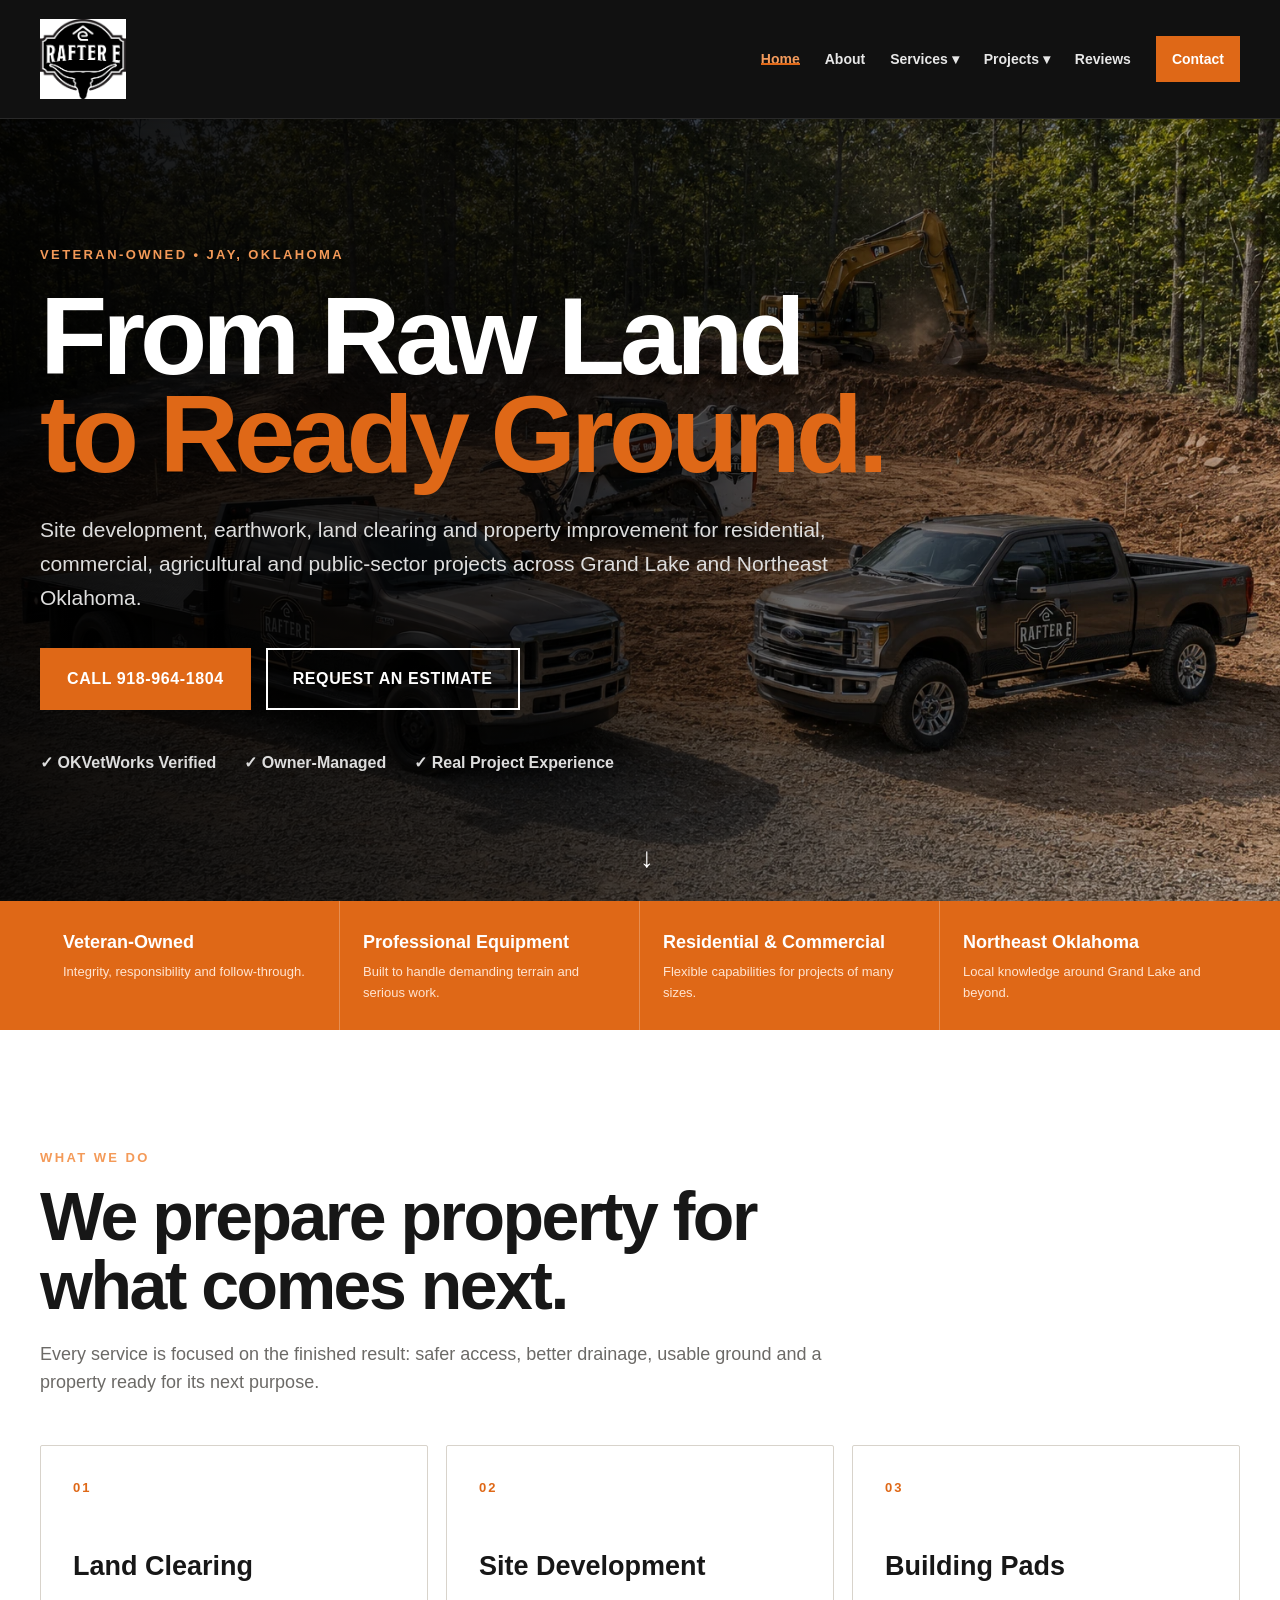
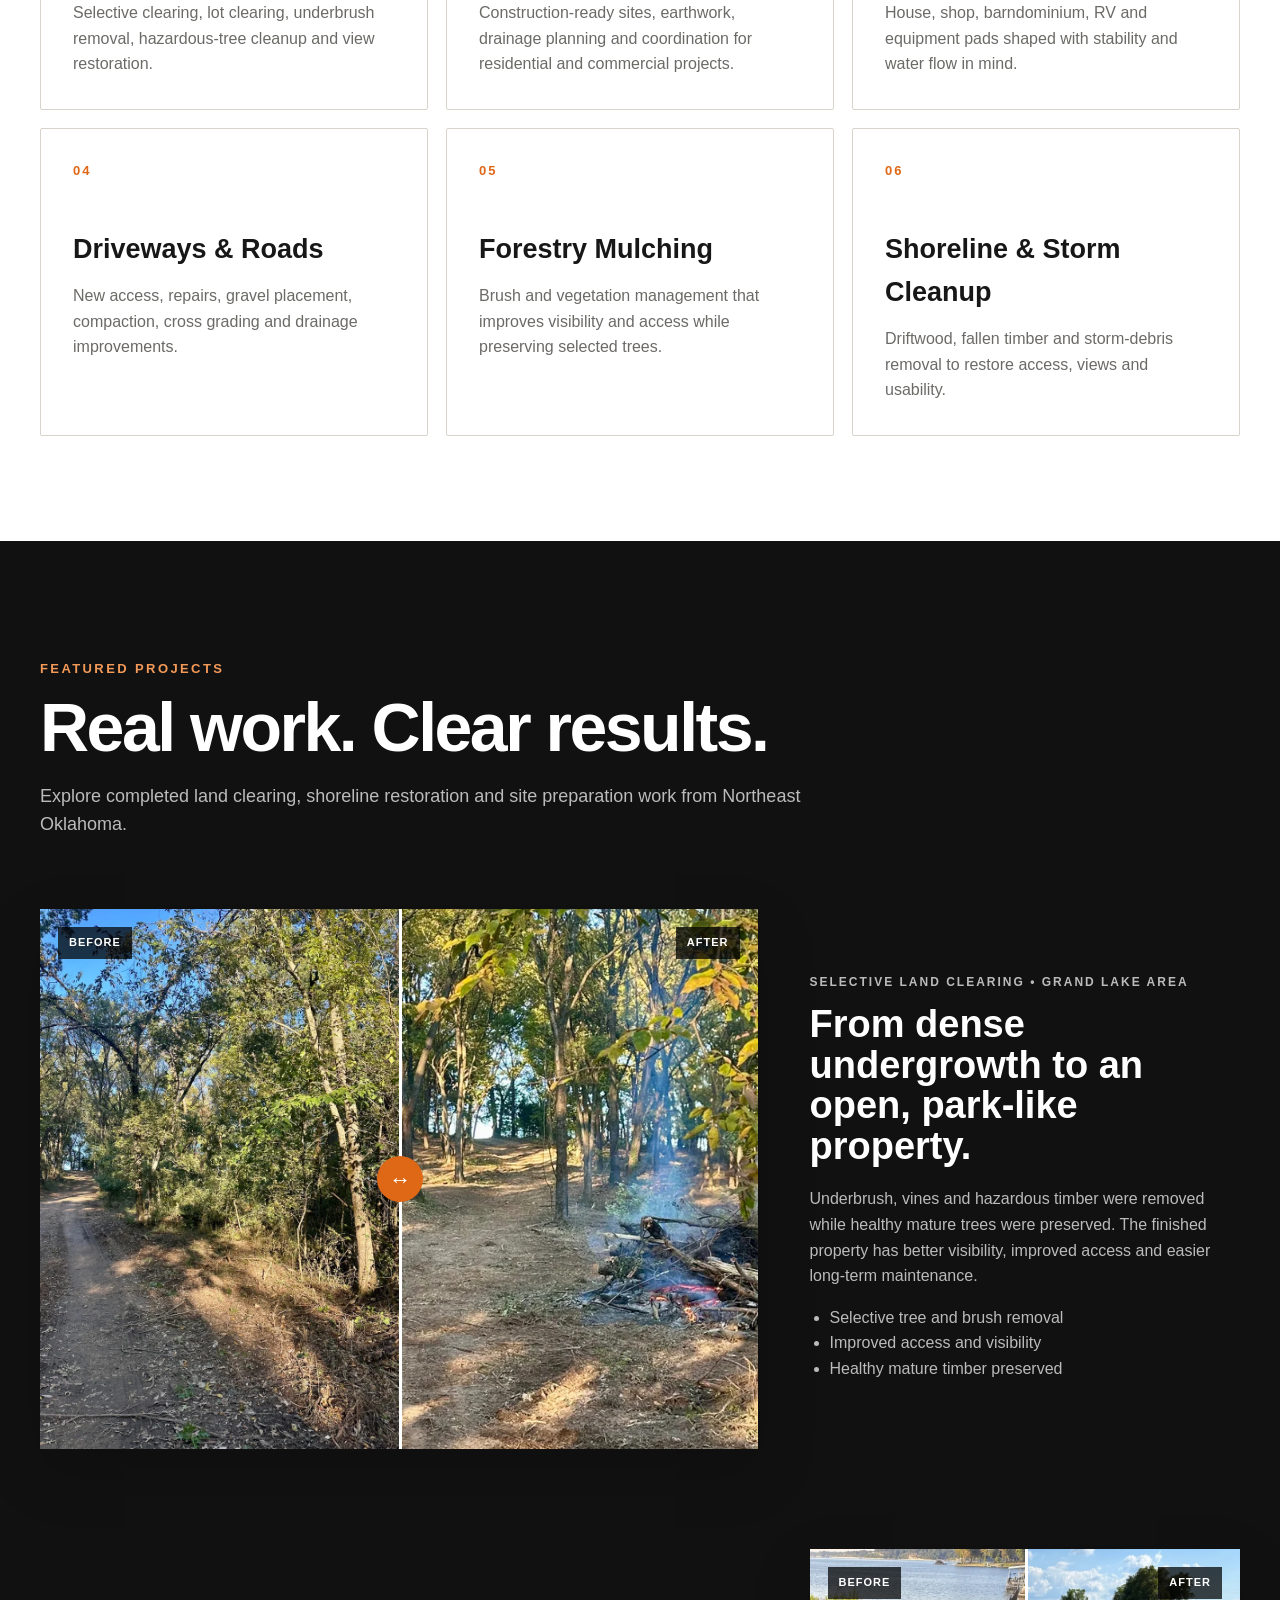
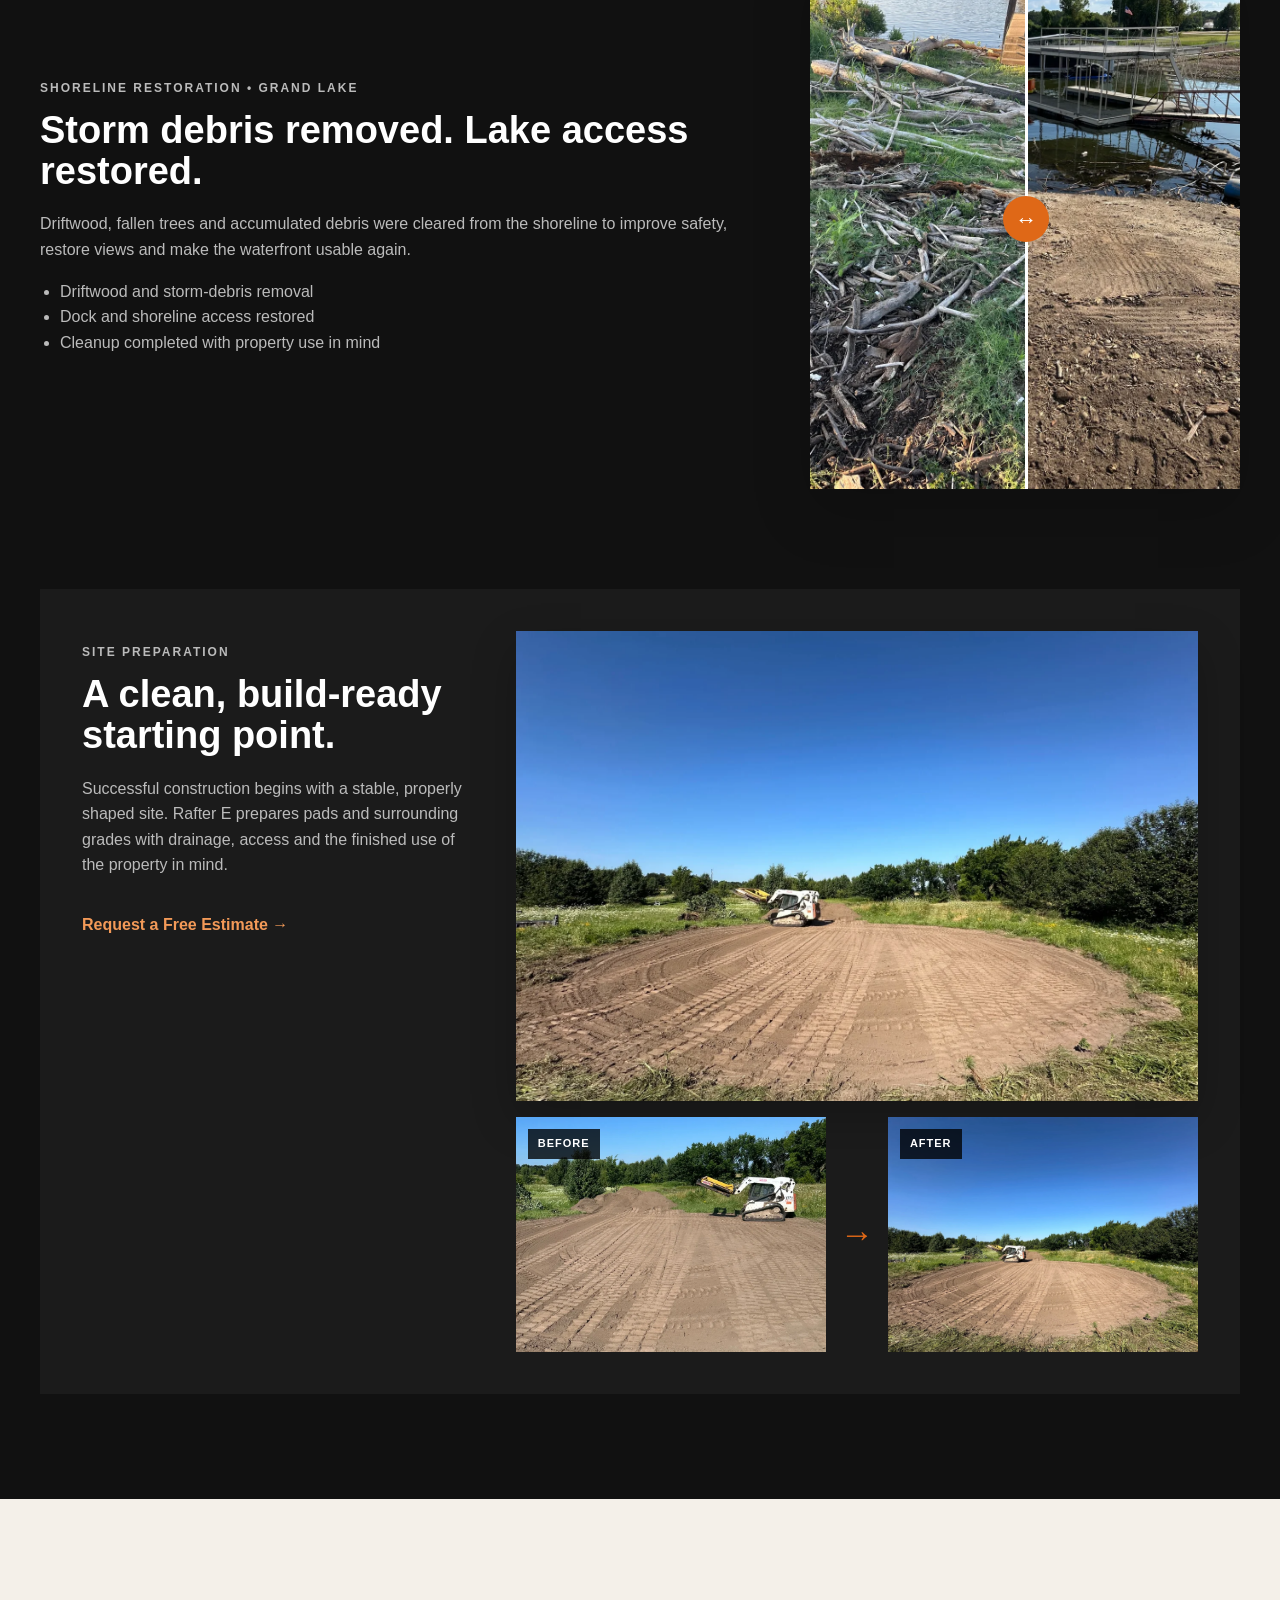
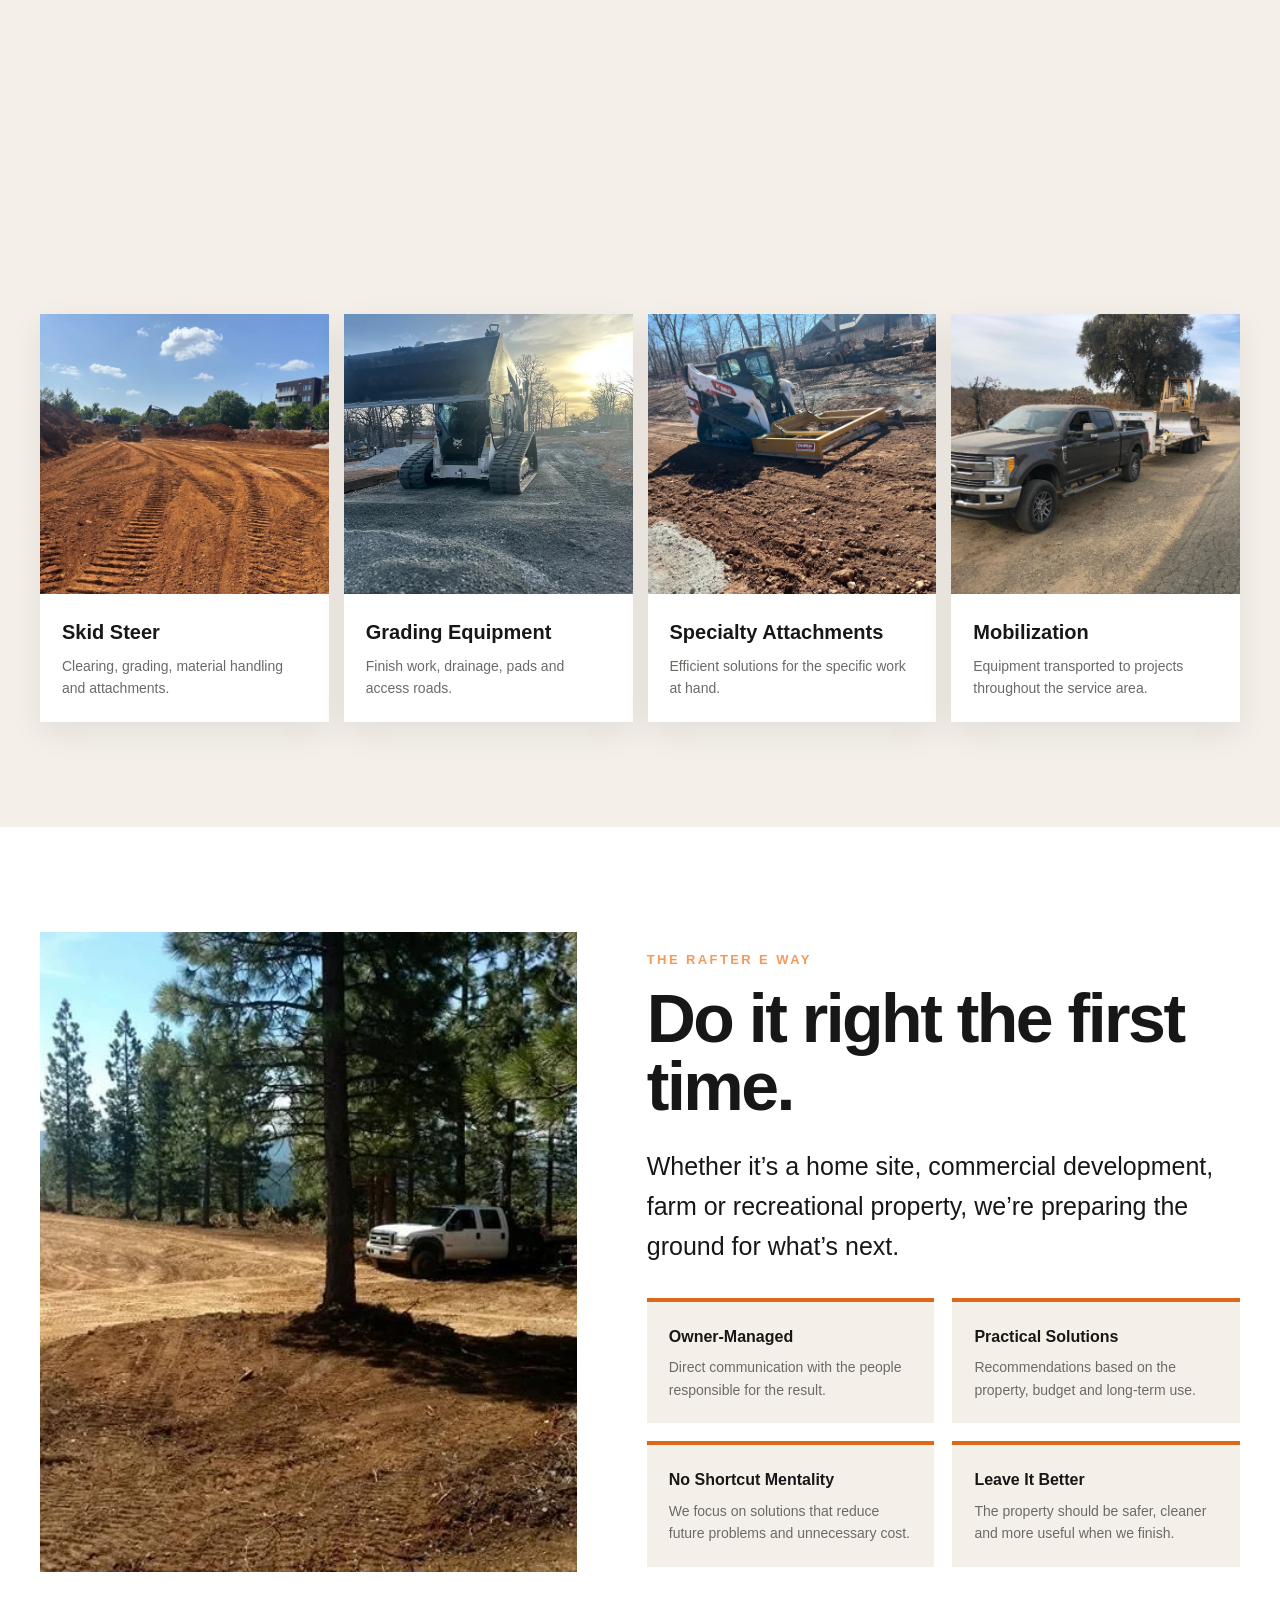
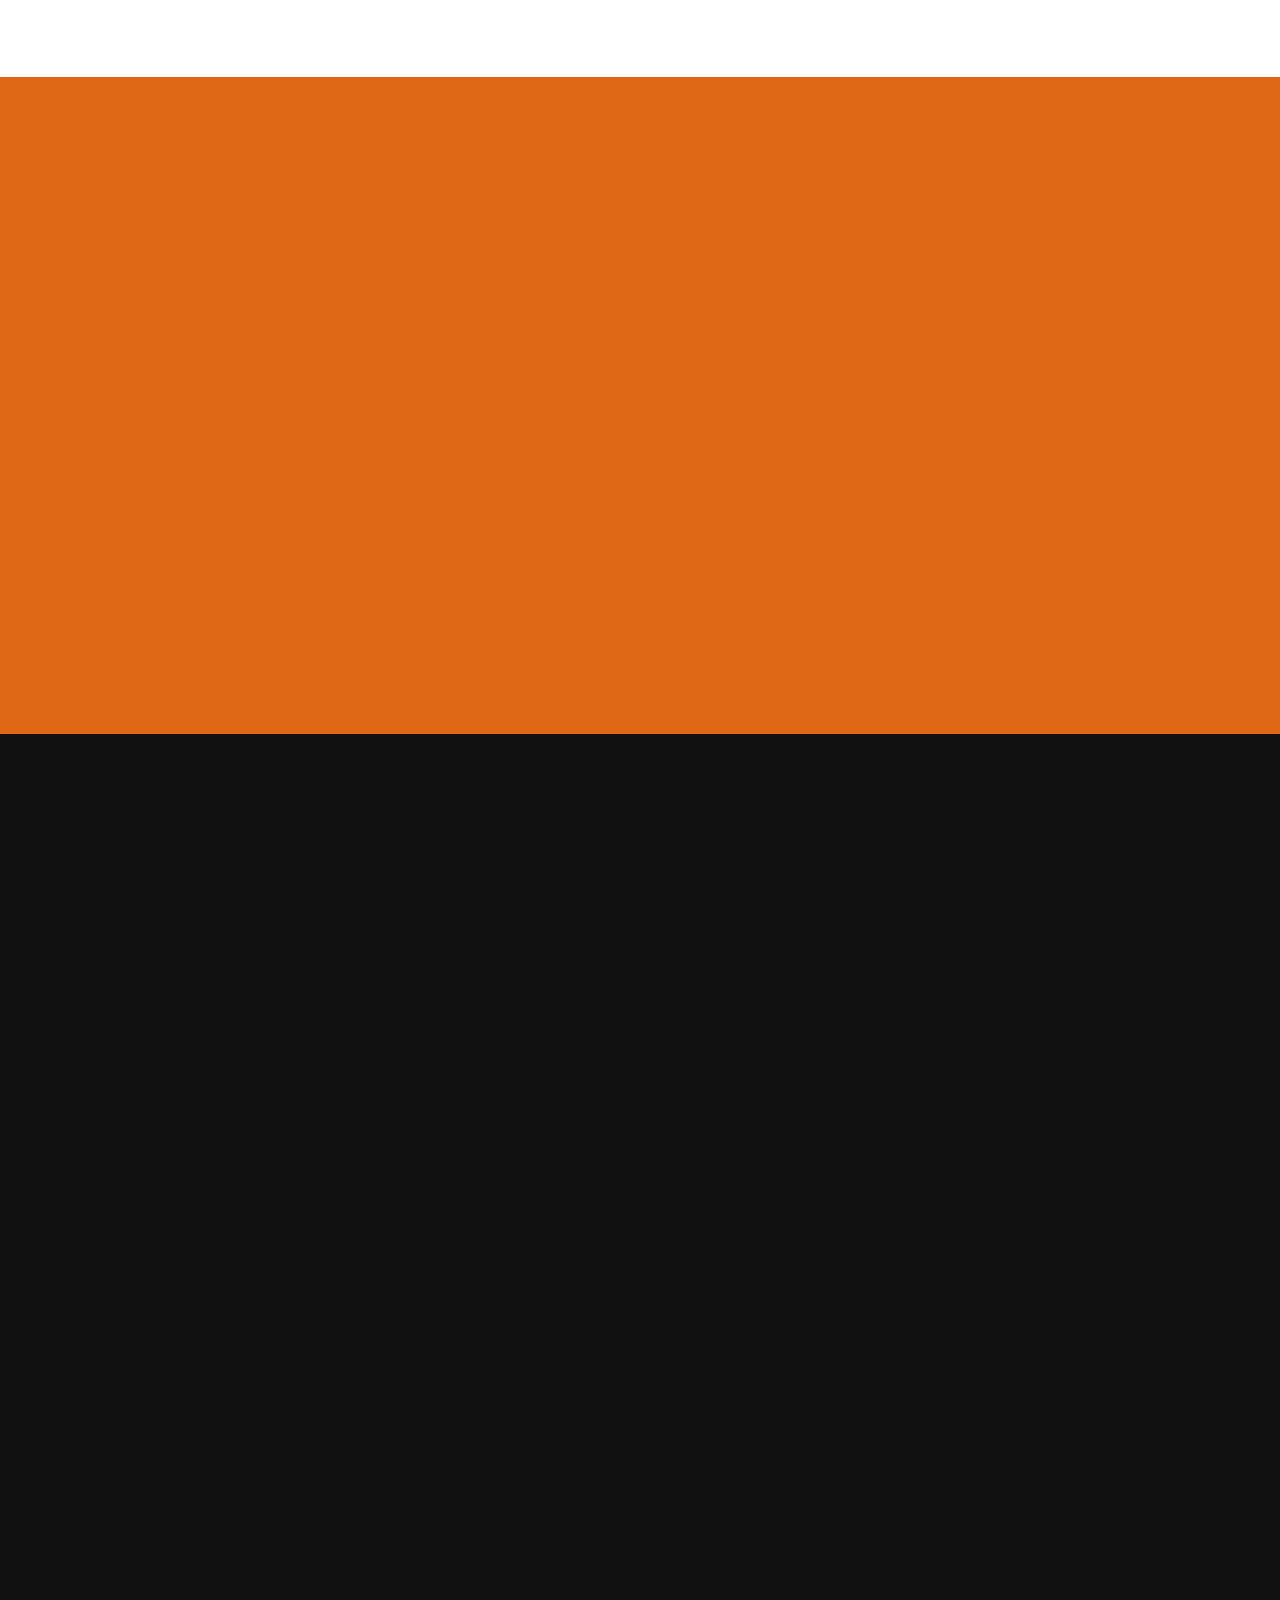
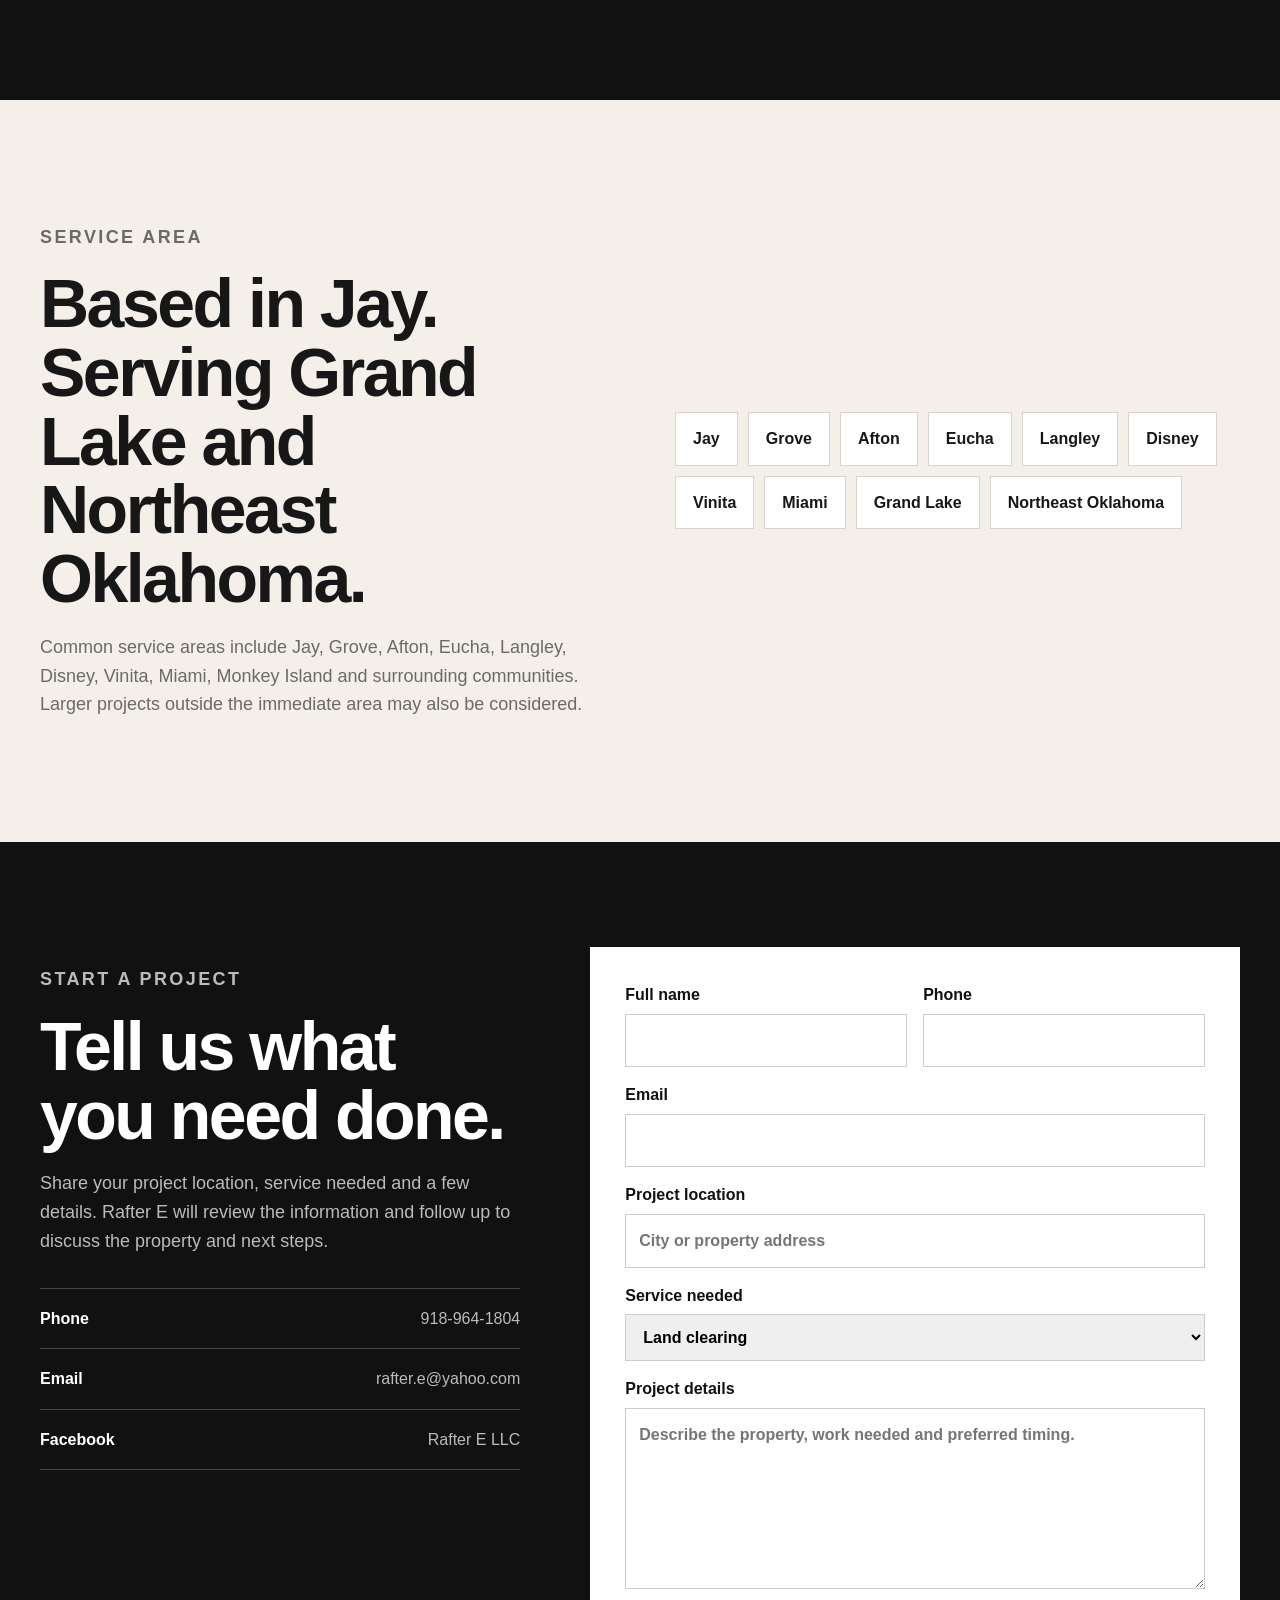
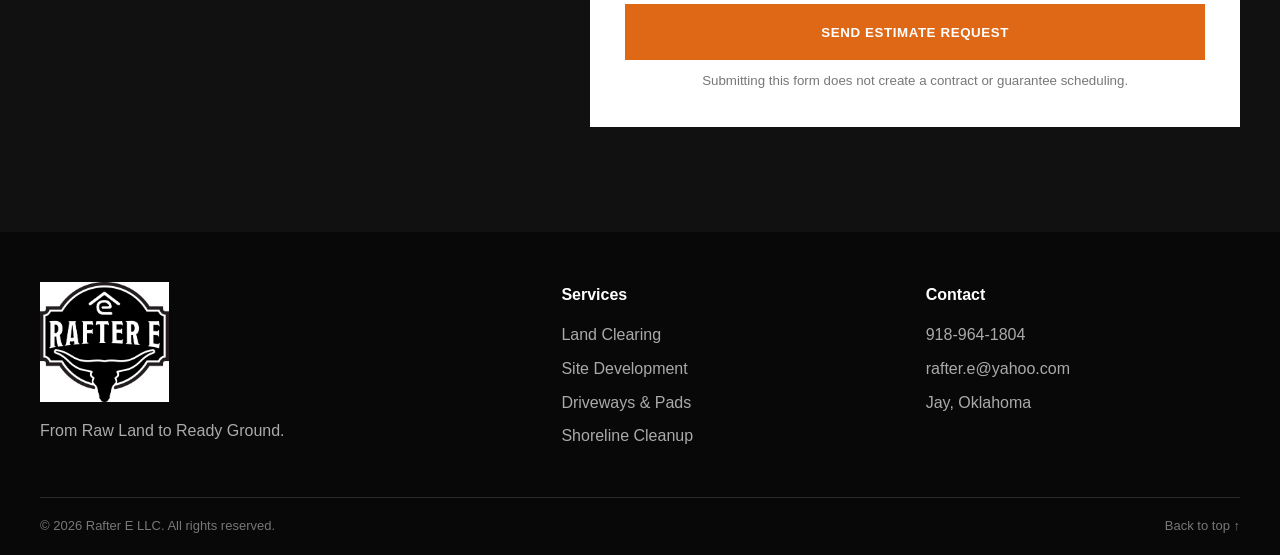
==== index.html @ 5d28b415 "Add files via upload" ====
<!doctype html>
<html lang="en">
<head>
  <meta charset="utf-8">
  <meta name="viewport" content="width=device-width,initial-scale=1">
  <title>Rafter E LLC | Land Clearing, Site Development & Earthwork</title>
  <meta name="description" content="Veteran-owned land clearing, site development, grading, driveways, building pads, forestry mulching, shoreline restoration and storm cleanup serving Grand Lake and Northeast Oklahoma.">
  <meta property="og:title" content="Rafter E LLC | From Raw Land to Ready Ground">
  <meta property="og:description" content="Veteran-owned site development, earthwork and land clearing serving Grand Lake and Northeast Oklahoma.">
  <meta property="og:type" content="website">
  <meta property="og:image" content="https://rafterellc.com/assets/images/hero-fleet.webp">
  <meta name="theme-color" content="#101010">
  <link rel="preload" href="assets/images/hero-fleet.webp" as="image">
  <link rel="stylesheet" href="assets/styles.css">
  <script defer src="assets/script.js"></script>
</head>
<body>
  <a class="skip-link" href="#main">Skip to content</a>

  <header class="site-header">
    <div class="container nav-wrap">
      <a class="brand" href="#top" aria-label="Rafter E home">
        <img src="assets/images/rafter-e-logo.png" alt="Rafter E LLC">
      </a>
      <button class="menu-toggle" aria-expanded="false" aria-controls="main-nav">Menu</button>
      <nav id="main-nav" class="main-nav" aria-label="Main navigation">
  <a href="index.html">Home</a>
  <a href="about.html">About</a>
  <div class="nav-dropdown">
    <button class="dropdown-toggle" type="button" aria-expanded="false">Services <span>▾</span></button>
    <div class="dropdown-menu">
      <a href="services.html#land-clearing">Land Clearing</a>
      <a href="services.html#site-development">Site Development</a>
      <a href="services.html#building-pads">Building Pads</a>
      <a href="services.html#driveways">Driveways & Access Roads</a>
      <a href="services.html#forestry-mulching">Forestry Mulching</a>
      
      <a href="services.html#storm-cleanup">Storm Cleanup</a>
      <a href="services.html#custom-sawmilling">Custom Milling</a>
    </div>
  </div>
  <div class="nav-dropdown">
    <button class="dropdown-toggle" type="button" aria-expanded="false">Projects <span>▾</span></button>
    <div class="dropdown-menu">
      <a href="paradise-cove.html">Paradise Cove RV Park</a>
      <a href="mountain-bike-trail.html">Mountain Bike Trail</a><a href="smith-property.html">Smith Property Land Clearing</a>
      <a href="projects.html#land-clearing-project">Land Clearing</a>
      <a href="site-preparation.html">Site Preparation & Building Pads</a>
      <a href="driveways.html">Driveways & Access Roads</a>
      <a href="custom-milling.html">Custom Milling</a>
      
      <a href="storm-cleanup.html">Storm & Disaster Cleanup</a>
    </div>
  </div>
  <a href="reviews.html">Reviews</a>
  <a class="nav-cta" href="contact.html">Contact</a>
</nav>
    </div>
  </header>

  <main id="main">
    <section class="hero" id="top">
      <div class="hero-bg" aria-hidden="true"></div>
      <div class="container hero-content">
        <div class="hero-badge">Veteran-Owned • Jay, Oklahoma</div>
        <h1>From Raw Land<br><span>to Ready Ground.</span></h1>
        <p>Site development, earthwork, land clearing and property improvement for residential, commercial, agricultural and public-sector projects across Grand Lake and Northeast Oklahoma.</p>
        <div class="hero-actions">
          <a class="button primary" href="tel:+19189641804">Call 918-964-1804</a>
          <a class="button outline" href="contact.html">Request an Estimate</a>
        </div>
        <div class="trust-row">
          <span>✓ OKVetWorks Verified</span>
          <span>✓ Owner-Managed</span>
          <span>✓ Real Project Experience</span>
        </div>
      </div>
      <a class="scroll-cue" href="#services" aria-label="Scroll to services">↓</a>
    </section>

    <section class="proof-bar">
      <div class="container proof-grid">
        <article><strong>Veteran-Owned</strong><span>Integrity, responsibility and follow-through.</span></article>
        <article><strong>Professional Equipment</strong><span>Built to handle demanding terrain and serious work.</span></article>
        <article><strong>Residential & Commercial</strong><span>Flexible capabilities for projects of many sizes.</span></article>
        <article><strong>Northeast Oklahoma</strong><span>Local knowledge around Grand Lake and beyond.</span></article>
      </div>
    </section>

    <section class="section services" id="services">
      <div class="container">
        <div class="section-heading reveal">
          <p class="eyebrow">What We Do</p>
          <h2>We prepare property for what comes next.</h2>
          <p>Every service is focused on the finished result: safer access, better drainage, usable ground and a property ready for its next purpose.</p>
        </div>
        <div class="service-grid">
          <article class="service-card reveal">
            <div class="service-icon">01</div>
            <h3>Land Clearing</h3>
            <p>Selective clearing, lot clearing, underbrush removal, hazardous-tree cleanup and view restoration.</p>
          </article>
          <article class="service-card reveal">
            <div class="service-icon">02</div>
            <h3>Site Development</h3>
            <p>Construction-ready sites, earthwork, drainage planning and coordination for residential and commercial projects.</p>
          </article>
          <article class="service-card reveal">
            <div class="service-icon">03</div>
            <h3>Building Pads</h3>
            <p>House, shop, barndominium, RV and equipment pads shaped with stability and water flow in mind.</p>
          </article>
          <article class="service-card reveal">
            <div class="service-icon">04</div>
            <h3>Driveways & Roads</h3>
            <p>New access, repairs, gravel placement, compaction, cross grading and drainage improvements.</p>
          </article>
          <article class="service-card reveal">
            <div class="service-icon">05</div>
            <h3>Forestry Mulching</h3>
            <p>Brush and vegetation management that improves visibility and access while preserving selected trees.</p>
          </article>
          <article class="service-card reveal">
            <div class="service-icon">06</div>
            <h3>Shoreline & Storm Cleanup</h3>
            <p>Driftwood, fallen timber and storm-debris removal to restore access, views and usability.</p>
          </article>
        </div>
      </div>
    </section>

    <section class="section projects" id="projects">
      <div class="container">
        <div class="section-heading light reveal">
          <p class="eyebrow">Featured Projects</p>
          <h2>Real work. Clear results.</h2>
          <p>Explore completed land clearing, shoreline restoration and site preparation work from Northeast Oklahoma.</p>
        </div>

        <article class="project-feature reveal">
          <div class="comparison" data-comparison>
            <img class="comparison-after" src="assets/images/clearing-after.webp" alt="Cleared wooded property after selective land clearing">
            <div class="comparison-before-wrap">
              <img class="comparison-before" src="assets/images/clearing-before.webp" alt="Dense wooded property before selective land clearing">
            </div>
            <input type="range" min="0" max="100" value="50" aria-label="Compare land clearing before and after">
            <span class="label before">Before</span><span class="label after">After</span>
            <span class="handle" aria-hidden="true"></span>
          </div>
          <div class="project-copy">
            <p class="project-kicker">Selective Land Clearing • Grand Lake Area</p>
            <h3>From dense undergrowth to an open, park-like property.</h3>
            <p>Underbrush, vines and hazardous timber were removed while healthy mature trees were preserved. The finished property has better visibility, improved access and easier long-term maintenance.</p>
            <ul>
              <li>Selective tree and brush removal</li>
              <li>Improved access and visibility</li>
              <li>Healthy mature timber preserved</li>
            </ul>
          </div>
        </article>

        <article class="project-feature reverse reveal">
          <div class="comparison" data-comparison>
            <img class="comparison-after" src="assets/images/shoreline-after.webp" alt="Grand Lake shoreline after cleanup">
            <div class="comparison-before-wrap">
              <img class="comparison-before" src="assets/images/shoreline-before.webp" alt="Grand Lake shoreline before cleanup">
            </div>
            <input type="range" min="0" max="100" value="50" aria-label="Compare shoreline before and after">
            <span class="label before">Before</span><span class="label after">After</span>
            <span class="handle" aria-hidden="true"></span>
          </div>
          <div class="project-copy">
            <p class="project-kicker">Shoreline Restoration • Grand Lake</p>
            <h3>Storm debris removed. Lake access restored.</h3>
            <p>Driftwood, fallen trees and accumulated debris were cleared from the shoreline to improve safety, restore views and make the waterfront usable again.</p>
            <ul>
              <li>Driftwood and storm-debris removal</li>
              <li>Dock and shoreline access restored</li>
              <li>Cleanup completed with property use in mind</li>
            </ul>
          </div>
        </article>

        <article class="site-prep site-prep-v12 reveal" id="featured-site-preparation">
  <div class="site-prep-copy">
    <p class="project-kicker">Site Preparation</p>
    <h3>A clean, build-ready starting point.</h3>
    <p>Successful construction begins with a stable, properly shaped site. Rafter E prepares pads and surrounding grades with drainage, access and the finished use of the property in mind.</p>
    <a href="contact.html" class="text-link">Request a Free Estimate →</a>
  </div>
  <div class="site-prep-feature">
    <img class="site-prep-main" src="assets/images/site-preparation-wide.webp" alt="Large finished site preparation and building pad">
    <div class="site-prep-comparison" aria-label="Site preparation before and after views">
      <figure>
        <span>Before</span>
        <img src="assets/images/site-preparation-finish.webp" alt="Site preparation before final completion">
      </figure>
      <div class="comparison-arrow" aria-hidden="true">→</div>
      <figure>
        <span>After</span>
        <img src="assets/images/site-preparation-wide.webp" alt="Finished build-ready site">
      </figure>
    </div>
  </div>
</article>
      </div>
    </section>

    <section class="section equipment" id="equipment">
      <div class="container">
        <div class="section-heading reveal">
          <p class="eyebrow">Equipment & Capability</p>
          <h2>Ready to mobilize for demanding work.</h2>
          <p>Our equipment and attachments help us match the machine to the property instead of forcing every job into the same approach.</p>
        </div>
        <div class="equipment-grid">
          <figure class="reveal"><img src="assets/images/equipment-skidsteer.webp" alt="Rafter E skid steer working"><figcaption><strong>Skid Steer</strong><span>Clearing, grading, material handling and attachments.</span></figcaption></figure>
          <figure class="reveal"><img src="assets/images/equipment-grading.webp" alt="Rafter E grading gravel"><figcaption><strong>Grading Equipment</strong><span>Finish work, drainage, pads and access roads.</span></figcaption></figure>
          <figure class="reveal"><img src="assets/images/equipment-boxblade.webp" alt="Rafter E skid steer with grading attachment"><figcaption><strong>Specialty Attachments</strong><span>Efficient solutions for the specific work at hand.</span></figcaption></figure>
          <figure class="reveal"><img src="assets/images/equipment-transport.webp" alt="Rafter E truck transporting equipment"><figcaption><strong>Mobilization</strong><span>Equipment transported to projects throughout the service area.</span></figcaption></figure>
        </div>
      </div>
    </section>

    <section class="section difference" id="about">
      <div class="container difference-grid">
        <div class="difference-image reveal">
          <img src="assets/images/forestry-mulching.webp" alt="Rafter E forestry mulching equipment">
        </div>
        <div class="difference-copy reveal">
          <p class="eyebrow">The Rafter E Way</p>
          <h2>Do it right the first time.</h2>
          <p class="large">Whether it’s a home site, commercial development, farm or recreational property, we’re preparing the ground for what’s next.</p>
          <div class="principles">
            <article><strong>Owner-Managed</strong><span>Direct communication with the people responsible for the result.</span></article>
            <article><strong>Practical Solutions</strong><span>Recommendations based on the property, budget and long-term use.</span></article>
            <article><strong>No Shortcut Mentality</strong><span>We focus on solutions that reduce future problems and unnecessary cost.</span></article>
            <article><strong>Leave It Better</strong><span>The property should be safer, cleaner and more useful when we finish.</span></article>
          </div>
        </div>
      </div>
    </section>

    <section class="section veteran-section">
      <div class="container veteran-grid">
        <div class="veteran-copy reveal">
          <p class="eyebrow">Verified Veteran-Owned Business</p>
          <h2>Service recognizes service.</h2>
          <p>Rafter E LLC is verified through the Oklahoma Department of Veterans Affairs' OKVetWorks program.</p>
          <div class="discount"><strong>10% labor discount for veterans</strong><span>Please mention your military service when requesting an estimate so we can apply the discount to eligible work.</span></div>
        </div>
        <a class="certificate reveal" href="assets/images/veteran-certificate.webp" target="_blank" rel="noopener" aria-label="Open veteran-owned verification certificate">
          <img src="assets/images/veteran-certificate.webp" alt="Oklahoma verified veteran-owned business certificate for Rafter E LLC">
        </a>
      </div>
    </section>

    <section class="section reviews" id="reviews">
      <div class="container">
        <div class="section-heading light reveal">
          <p class="eyebrow">Customer Reviews</p>
          <h2>Trusted for communication, integrity and results.</h2>
        </div>
        <div class="reviews-grid">
          <blockquote class="review reveal"><div class="stars">★★★★★</div><p>“Outstanding work by Rafter E. Their team was professional, dependable and highly skilled from start to finish.”</p><footer>— Kerry Stewart</footer></blockquote>
          <blockquote class="review reveal"><div class="stars">★★★★★</div><p>“High integrity, honest expert, accurate bid, reasonable price and on-time delivery.”</p><footer>— Bill Henson</footer></blockquote>
          <blockquote class="review reveal"><div class="stars">★★★★★</div><p>“They did exactly what they promised and for the price quoted.”</p><footer>— John Sawyer</footer></blockquote>
          <blockquote class="review reveal"><div class="stars">★★★★★</div><p>“Communication and workmanship were outstanding.”</p><footer>— Sylvia McDonald</footer></blockquote>
          <blockquote class="review reveal"><div class="stars">★★★★★</div><p>“We hired Rafter E twice because they did such an excellent job.”</p><footer>— Randy Keller</footer></blockquote>
          <blockquote class="review reveal"><div class="stars">★★★★★</div><p>“Prompt, thorough and left everything in great shape.”</p><footer>— Kerry Dean Stewart</footer></blockquote>
        </div>
      </div>
    </section>

    <section class="section service-area">
      <div class="container service-area-grid">
        <div class="reveal">
          <p class="eyebrow">Service Area</p>
          <h2>Based in Jay. Serving Grand Lake and Northeast Oklahoma.</h2>
          <p>Common service areas include Jay, Grove, Afton, Eucha, Langley, Disney, Vinita, Miami, Monkey Island and surrounding communities. Larger projects outside the immediate area may also be considered.</p>
        </div>
        <div class="area-list reveal">
          <span>Jay</span><span>Grove</span><span>Afton</span><span>Eucha</span><span>Langley</span><span>Disney</span><span>Vinita</span><span>Miami</span><span>Grand Lake</span><span>Northeast Oklahoma</span>
        </div>
      </div>
    </section>

    <section class="section estimate" id="estimate">
      <div class="container estimate-grid">
        <div class="estimate-copy reveal">
          <p class="eyebrow">Start a Project</p>
          <h2>Tell us what you need done.</h2>
          <p>Share your project location, service needed and a few details. Rafter E will review the information and follow up to discuss the property and next steps.</p>
          <div class="contact-links">
            <a href="tel:+19189641804"><strong>Phone</strong><span>918-964-1804</span></a>
            <a href="mailto:rafter.e@yahoo.com"><strong>Email</strong><span>rafter.e@yahoo.com</span></a>
            <a href="https://www.facebook.com/profile.php?id=100090947217730" target="_blank" rel="noopener"><strong>Facebook</strong><span>Rafter E LLC</span></a>
          </div>
        </div>

        <form class="estimate-form reveal" name="estimate-request-home" method="POST" data-netlify="true" netlify-honeypot="bot-field" action="/thank-you/">
          <input type="hidden" name="form-name" value="estimate-request-home">
          <p class="hidden"><label>Do not fill this in: <input name="bot-field"></label></p>
          <div class="form-row">
            <label>Full name<input type="text" name="name" autocomplete="name" required></label>
            <label>Phone<input type="tel" name="phone" autocomplete="tel" required></label>
          </div>
          <label>Email<input type="email" name="email" autocomplete="email"></label>
          <label>Project location<input type="text" name="location" placeholder="City or property address"></label>
          <label>Service needed
            <select name="service">
              <option>Land clearing</option>
              <option>Site development</option>
              <option>Building pad</option>
              <option>Driveway or access road</option>
              <option>Forestry mulching</option>
              <option>Shoreline restoration</option>
              <option>Storm cleanup</option>
              <option>Other</option>
            </select>
          </label>
          <label>Project details<textarea name="details" rows="6" placeholder="Describe the property, work needed and preferred timing." required></textarea></label>
          <button class="button primary full" type="submit">Send Estimate Request</button>
          <small>Submitting this form does not create a contract or guarantee scheduling.</small>
        </form>
      </div>
    </section>
  </main>

  <footer class="site-footer">
    <div class="container footer-grid">
      <div class="footer-brand">
        <img src="assets/images/rafter-e-logo.png" alt="Rafter E LLC">
        <p>From Raw Land to Ready Ground.</p>
      </div>
      <div><strong>Services</strong><a href="services.html">Land Clearing</a><a href="#services">Site Development</a><a href="#services">Driveways & Pads</a><a href="#services">Shoreline Cleanup</a></div>
      <div><strong>Contact</strong><a href="tel:+19189641804">918-964-1804</a><a href="mailto:rafter.e@yahoo.com">rafter.e@yahoo.com</a><span>Jay, Oklahoma</span></div>
    </div>
    <div class="container footer-bottom"><span>© <span id="year"></span> Rafter E LLC. All rights reserved.</span><a href="#top">Back to top ↑</a></div>
  </footer>
  <a class="mobile-call" href="tel:+19189641804">Call Rafter E</a>
</body>
</html>
---- assets/styles.css ----
:root{--black:#0c0c0c;--charcoal:#171717;--orange:#df6817;--orange-dark:#b84d08;--cream:#f4f0e9;--white:#fff;--muted:#6c6a67;--line:#d8d3cb;--max:1200px;--shadow:0 22px 55px rgba(0,0,0,.17)}
*{box-sizing:border-box}html{scroll-behavior:smooth}body{margin:0;background:#fff;color:#171717;font-family:Arial,Helvetica,sans-serif;line-height:1.6}img{display:block;max-width:100%}a{color:inherit;text-decoration:none}.container{width:min(var(--max),calc(100% - 40px));margin-inline:auto}.skip-link{position:absolute;left:-999px;z-index:999;background:#fff;padding:10px}.skip-link:focus{left:12px;top:12px}
.site-header{position:sticky;top:0;z-index:100;background:rgba(10,10,10,.97);border-bottom:1px solid #292929}.nav-wrap{height:118px;display:flex;align-items:center;justify-content:space-between;gap:25px}.brand img{height:80px;width:auto}.main-nav{display:flex;align-items:center;gap:25px;color:#e7e7e7;font-size:14px;font-weight:800}.main-nav a:hover{color:#f39b5d}.nav-cta{background:var(--orange);padding:12px 16px;color:#fff!important}.menu-toggle{display:none;background:none;border:1px solid #555;color:#fff;padding:10px 13px;font-weight:800}
.hero{position:relative;min-height:calc(100vh - 118px);color:#fff;display:flex;align-items:center;overflow:hidden;background:#111}.hero-bg{position:absolute;inset:0;background:linear-gradient(90deg,rgba(0,0,0,.93) 0%,rgba(0,0,0,.78) 42%,rgba(0,0,0,.18) 100%),url("images/hero-fleet.webp") center/cover no-repeat;transform:scale(1.01)}.hero-content{position:relative;z-index:2;padding-block:105px}.hero-badge,.eyebrow{text-transform:uppercase;letter-spacing:2.4px;font-size:13px;font-weight:900;color:#f49a58}.hero h1{font-size:clamp(58px,8.6vw,116px);line-height:.89;letter-spacing:-5px;margin:22px 0 30px;max-width:1050px}.hero h1 span{color:var(--orange)}.hero-content>p{font-size:21px;max-width:820px;color:#ddd}.hero-actions{display:flex;gap:15px;flex-wrap:wrap;margin-top:34px}.button{display:inline-flex;justify-content:center;align-items:center;padding:16px 25px;border:2px solid transparent;font-weight:900;text-transform:uppercase;letter-spacing:.6px;cursor:pointer}.primary{background:var(--orange);color:#fff}.primary:hover{background:var(--orange-dark)}.outline{border-color:#fff;color:#fff}.outline:hover{background:#fff;color:#111}.trust-row{display:flex;flex-wrap:wrap;gap:28px;margin-top:40px;color:#ddd;font-weight:800}.scroll-cue{position:absolute;bottom:20px;left:50%;color:#fff;font-size:28px;animation:bob 1.6s infinite}@keyframes bob{50%{transform:translateY(7px)}}
.proof-bar{background:var(--orange);color:#fff}.proof-grid{display:grid;grid-template-columns:repeat(4,1fr)}.proof-grid article{padding:27px 23px;border-right:1px solid rgba(255,255,255,.25)}.proof-grid article:last-child{border-right:0}.proof-grid strong,.proof-grid span{display:block}.proof-grid strong{font-size:18px}.proof-grid span{font-size:13px;color:#ffe4d1;margin-top:5px}
.section{padding:105px 0}.section-heading{max-width:820px;margin-bottom:48px}.section-heading h2,.difference h2,.veteran-section h2,.service-area h2,.estimate h2{font-size:clamp(40px,5.6vw,68px);line-height:1.01;letter-spacing:-2.5px;margin:10px 0 20px}.section-heading>p:last-child{font-size:18px;color:var(--muted)}.service-grid{display:grid;grid-template-columns:repeat(3,1fr);gap:18px}.service-card{position:relative;border:1px solid var(--line);padding:32px;min-height:265px;background:#fff;overflow:hidden;transition:transform .3s,border-color .3s,box-shadow .3s}.service-card:after{content:"";position:absolute;inset:auto 0 0;height:5px;background:var(--orange);transform:scaleX(0);transform-origin:left;transition:transform .3s}.service-card:hover{transform:translateY(-8px);border-color:var(--orange);box-shadow:var(--shadow)}.service-card:hover:after{transform:scaleX(1)}.service-icon{color:var(--orange);font-size:13px;font-weight:900;letter-spacing:2px}.service-card h3{font-size:27px;margin:46px 0 12px}.service-card p{color:var(--muted);margin:0}
.projects{background:#111;color:#fff}.light>p:last-child{color:#bbb}.project-feature{display:grid;grid-template-columns:1.25fr .75fr;gap:52px;align-items:center;margin:70px 0 100px}.project-feature.reverse .comparison{order:2}.comparison{position:relative;height:540px;overflow:hidden;background:#222;box-shadow:var(--shadow)}.comparison img{position:absolute;inset:0;width:100%;height:100%;object-fit:cover}.comparison-before-wrap{position:absolute;inset:0;width:50%;overflow:hidden}.comparison-before{width:100%;max-width:none}.comparison input{position:absolute;inset:0;width:100%;height:100%;opacity:0;cursor:ew-resize;z-index:5}.comparison .handle{position:absolute;z-index:4;top:0;bottom:0;left:50%;width:3px;background:#fff;pointer-events:none}.comparison .handle:after{content:"↔";position:absolute;top:50%;left:50%;transform:translate(-50%,-50%);display:grid;place-items:center;width:46px;height:46px;border-radius:50%;background:var(--orange);font-size:22px;font-weight:900}.label{position:absolute;top:18px;z-index:3;background:rgba(0,0,0,.72);padding:7px 11px;text-transform:uppercase;font-size:11px;font-weight:900;letter-spacing:1px}.label.before{left:18px}.label.after{right:18px}.project-kicker{color:#f39a58;text-transform:uppercase;font-size:12px;font-weight:900;letter-spacing:2px}.project-copy h3,.site-prep h3{font-size:38px;line-height:1.07;margin:10px 0 20px}.project-copy p,.project-copy li,.site-prep p{color:#bbb}.project-copy ul{padding-left:20px}.site-prep{display:grid;grid-template-columns:.7fr 1.3fr;gap:50px;align-items:center;background:#1b1b1b;padding:42px}.site-prep-images{display:grid;grid-template-columns:1.4fr .6fr;gap:12px}.site-prep-images img{width:100%;height:450px;object-fit:cover}.text-link{color:#f39a58;font-weight:900;display:inline-block;margin-top:18px}
.equipment{background:var(--cream)}.equipment-grid{display:grid;grid-template-columns:repeat(4,1fr);gap:15px}.equipment-grid figure{margin:0;background:#fff;box-shadow:0 10px 30px rgba(0,0,0,.08);overflow:hidden}.equipment-grid img{width:100%;height:280px;object-fit:cover;transition:transform .5s}.equipment-grid figure:hover img{transform:scale(1.04)}.equipment-grid figcaption{padding:22px}.equipment-grid strong,.equipment-grid span{display:block}.equipment-grid strong{font-size:20px}.equipment-grid span{color:var(--muted);font-size:14px;margin-top:7px}
.difference{background:#fff}.difference-grid{display:grid;grid-template-columns:.95fr 1.05fr;gap:70px;align-items:center}.difference-image img{width:100%;height:640px;object-fit:cover}.large{font-size:25px}.principles{display:grid;grid-template-columns:1fr 1fr;gap:18px;margin-top:32px}.principles article{border-top:4px solid var(--orange);background:var(--cream);padding:22px}.principles strong,.principles span{display:block}.principles span{color:var(--muted);font-size:14px;margin-top:7px}
.veteran-section{background:var(--orange);color:#fff}.veteran-grid{display:grid;grid-template-columns:1fr .75fr;gap:70px;align-items:center}.veteran-copy>p{font-size:18px}.discount{margin-top:30px;padding:22px;background:#111}.discount strong,.discount span{display:block}.discount strong{font-size:23px}.discount span{color:#ccc;margin-top:6px}.certificate img{box-shadow:var(--shadow);border:8px solid #fff}
.reviews{background:#111;color:#fff}.reviews-grid{display:grid;grid-template-columns:repeat(3,1fr);gap:16px}.review{margin:0;background:#1c1c1c;padding:28px;border-top:4px solid var(--orange)}.review p{font-size:18px;color:#ddd}.review footer{color:#f39a58;font-weight:900}.stars{color:#f39a58;letter-spacing:4px}
.service-area{background:var(--cream)}.service-area-grid{display:grid;grid-template-columns:1fr 1fr;gap:70px;align-items:center}.service-area-grid p{color:var(--muted);font-size:18px}.area-list{display:flex;flex-wrap:wrap;gap:10px}.area-list span{background:#fff;border:1px solid var(--line);padding:13px 17px;font-weight:800}
.estimate{background:#111;color:#fff}.estimate-grid{display:grid;grid-template-columns:.85fr 1.15fr;gap:70px}.estimate-copy>p{color:#bbb;font-size:18px}.contact-links{display:grid;border-top:1px solid #444;margin-top:32px}.contact-links a{display:flex;justify-content:space-between;gap:20px;padding:17px 0;border-bottom:1px solid #444}.contact-links span{color:#bbb}.estimate-form{background:#fff;color:#111;padding:35px}.form-row{display:grid;grid-template-columns:1fr 1fr;gap:16px}.estimate-form label{display:grid;gap:6px;margin-bottom:15px;font-weight:800}.estimate-form input,.estimate-form select,.estimate-form textarea{width:100%;padding:13px;border:1px solid #ccc;font:inherit}.full{width:100%;border:0}.estimate-form small{display:block;color:#777;text-align:center;margin-top:10px}.hidden{display:none}
.site-footer{background:#080808;color:#fff;padding:50px 0 18px}.footer-grid{display:grid;grid-template-columns:1.5fr 1fr 1fr;gap:50px}.footer-brand img{height:120px}.footer-brand p{color:#aaa}.footer-grid>div:not(:first-child){display:grid;align-content:start;gap:8px;color:#aaa}.footer-grid strong{color:#fff;margin-bottom:7px}.footer-bottom{display:flex;justify-content:space-between;border-top:1px solid #292929;margin-top:38px;padding-top:18px;color:#777;font-size:13px}.mobile-call{display:none}
.reveal{opacity:0;transform:translateY(24px);transition:opacity .7s ease,transform .7s ease}.reveal.visible{opacity:1;transform:none}
@media(max-width:960px){.menu-toggle{display:block}.main-nav{display:none;position:absolute;top:118px;left:0;right:0;background:#111;padding:24px;flex-direction:column;align-items:stretch}.main-nav.open{display:flex}.proof-grid,.service-grid,.equipment-grid,.reviews-grid{grid-template-columns:repeat(2,1fr)}.project-feature,.site-prep,.difference-grid,.veteran-grid,.service-area-grid,.estimate-grid{grid-template-columns:1fr}.project-feature.reverse .comparison{order:0}.comparison{height:500px}.site-prep-images{grid-template-columns:1fr 1fr}.difference-image img{height:520px}}
@media(max-width:620px){body{padding-bottom:54px}.container{width:min(var(--max),calc(100% - 28px))}.nav-wrap{height:92px}.brand img{height:64px}.main-nav{top:92px}.hero{min-height:690px}.hero-content{padding-block:80px}.hero h1{font-size:54px;letter-spacing:-2px}.hero-content>p{font-size:18px}.button{width:100%}.trust-row{display:grid;gap:8px}.proof-grid,.service-grid,.equipment-grid,.reviews-grid,.principles{grid-template-columns:1fr}.proof-grid article{border-right:0;border-bottom:1px solid rgba(255,255,255,.25)}.section{padding:72px 0}.comparison{height:390px}.project-feature{margin:50px 0 75px;gap:28px}.site-prep{padding:24px}.site-prep-images{grid-template-columns:1fr}.site-prep-images img{height:300px}.equipment-grid img{height:250px}.difference-image img{height:400px}.form-row{grid-template-columns:1fr}.estimate-form{padding:22px}.footer-grid{grid-template-columns:1fr}.footer-bottom{flex-direction:column;gap:8px}.mobile-call{display:block;position:fixed;bottom:0;left:0;right:0;background:var(--orange);color:#fff;padding:15px;text-align:center;font-weight:900;text-transform:uppercase;z-index:120}}

/* Multi-page website additions */
.page-hero{min-height:590px;display:flex;align-items:end;color:#fff;position:relative;background:#111;overflow:hidden}
.page-hero:before{content:"";position:absolute;inset:0;background-size:cover;background-position:center}
.page-hero:after{content:"";position:absolute;inset:0;background:linear-gradient(90deg,rgba(0,0,0,.93),rgba(0,0,0,.42))}
.about-hero:before{background-image:url("images/equipment-transport.webp")}
.services-hero:before{background-image:url("images/equipment-grading.webp")}
.projects-hero:before{background-image:url("images/cleared-property-1.webp")}
.reviews-hero:before{background-image:url("images/hero-fleet.webp")}
.contact-hero:before{background-image:url("images/site-preparation-wide.webp")}
.page-hero-content{position:relative;z-index:2;padding-block:110px 75px;max-width:950px}
.page-hero h1{font-size:clamp(54px,8vw,104px);line-height:.9;letter-spacing:-4px;margin:18px 0 25px}
.page-hero h1 span{color:var(--orange)}
.page-hero p:last-child{font-size:21px;color:#ddd;max-width:780px}
.story-grid{display:grid;grid-template-columns:1.05fr .95fr;gap:70px;align-items:center}
.story-copy h2{font-size:clamp(38px,5vw,62px);line-height:1.03;letter-spacing:-2px;margin:10px 0 25px}
.story-copy p{font-size:18px;color:var(--muted)}
.story-photo img{width:100%;height:650px;object-fit:cover}
.values-grid{display:grid;grid-template-columns:repeat(4,1fr);gap:16px}
.value-card{background:#1c1c1c;border-top:4px solid var(--orange);padding:28px}
.value-card span{color:#f39a58;font-weight:900;letter-spacing:2px}
.value-card h3{font-size:24px}
.value-card p{color:#bbb}
.cta-band{background:var(--cream)}
.cta-band-inner{display:flex;align-items:center;justify-content:space-between;gap:35px}
.cta-band h2{font-size:clamp(36px,5vw,60px);margin:5px 0 0}
.service-detail-list{background:#fff}
.service-detail{display:grid;grid-template-columns:1fr 1fr;gap:65px;align-items:center;padding:55px 0;border-bottom:1px solid var(--line)}
.service-detail.reverse>div{order:2}
.service-detail img{width:100%;height:520px;object-fit:cover}
.service-detail h2{font-size:clamp(38px,5vw,60px);line-height:1;margin:5px 0 20px}
.service-detail p,.service-detail li{color:var(--muted)}
.service-number{color:var(--orange)!important;font-weight:900;letter-spacing:2px}
.portfolio-intro{background:var(--cream)}
.case-study{background:#fff;padding:44px;margin-bottom:70px;box-shadow:0 20px 50px rgba(0,0,0,.09)}
.case-title h2{font-size:clamp(38px,5vw,62px);line-height:1.02;margin:8px 0 25px}
.case-facts{display:grid;grid-template-columns:repeat(3,1fr);gap:1px;background:var(--line);margin-bottom:30px}
.case-facts span{background:#fff;padding:18px}
.case-facts strong{display:block;color:var(--orange-dark);font-size:12px;text-transform:uppercase;letter-spacing:1px}
.case-study .comparison{height:620px}
.case-story{display:grid;grid-template-columns:repeat(3,1fr);gap:25px;margin-top:35px}
.case-story h3{font-size:22px}
.case-story p{color:var(--muted)}
.change-grid{display:grid;grid-template-columns:1fr 1fr;gap:18px;margin-top:25px}
.change-grid>div{padding:25px;background:var(--cream)}
.change-grid h3{margin-top:0}
.change-grid span{display:block;padding:7px 0;border-bottom:1px solid var(--line)}
.project-photo-pair{display:grid;grid-template-columns:1.25fr .75fr;gap:12px}
.project-photo-pair img{width:100%;height:540px;object-fit:cover}
.portfolio-cta{text-align:center;padding:60px;background:#111;color:#fff}
.portfolio-cta h2{font-size:clamp(38px,5vw,62px);margin:0}
.portfolio-cta p{color:#bbb;font-size:18px}
.reviews-wall{display:grid;grid-template-columns:repeat(3,1fr);gap:18px}
.review-large{grid-column:span 2}
.review-note{margin-top:25px;color:var(--muted);font-size:13px}
.contact-page{padding-top:90px}
.contact-static{display:flex;justify-content:space-between;gap:20px;padding:17px 0;border-bottom:1px solid #444}
.contact-static span{color:#bbb}
.service-area-summary{margin-top:30px;background:#1c1c1c;padding:22px}
.service-area-summary h3{margin-top:0}
.service-area-summary p{font-size:15px!important}
@media(max-width:960px){
  .story-grid,.service-detail,.case-story{grid-template-columns:1fr}
  .service-detail.reverse>div{order:0}
  .values-grid{grid-template-columns:1fr 1fr}
  .case-facts{grid-template-columns:1fr}
  .reviews-wall{grid-template-columns:1fr 1fr}
  .review-large{grid-column:span 2}
}
@media(max-width:620px){
  .page-hero{min-height:520px}
  .page-hero-content{padding-block:80px 55px}
  .page-hero h1{font-size:52px;letter-spacing:-2px}
  .story-photo img,.service-detail img{height:380px}
  .values-grid,.case-story,.change-grid,.reviews-wall{grid-template-columns:1fr}
  .cta-band-inner{align-items:flex-start;flex-direction:column}
  .case-study{padding:22px}
  .case-study .comparison{height:390px}
  .project-photo-pair{grid-template-columns:1fr}
  .project-photo-pair img{height:320px}
  .review-large{grid-column:auto}
}

.nav-dropdown{position:relative}
.dropdown-toggle{border:0;background:none;color:#e7e7e7;font:inherit;font-weight:800;cursor:pointer;padding:12px 0}
.dropdown-toggle:hover{color:#f39b5d}
.dropdown-menu{display:none;position:absolute;top:100%;left:0;min-width:260px;background:#111;border-top:3px solid var(--orange);box-shadow:0 18px 40px rgba(0,0,0,.35);padding:10px;z-index:150}
.dropdown-menu a{display:block;padding:11px 12px;color:#ddd;white-space:nowrap}
.dropdown-menu a:hover{background:#242424;color:#fff}
.nav-dropdown:hover .dropdown-menu,.nav-dropdown.open .dropdown-menu{display:block}
.service-gallery{display:grid;grid-template-columns:1fr 1fr;gap:12px}
.service-gallery img{height:330px!important}
@media(max-width:960px){.nav-dropdown{width:100%}.dropdown-toggle{width:100%;display:flex;justify-content:space-between;text-align:left}.dropdown-menu{position:static;box-shadow:none;border-top:1px solid #444;padding-left:15px}.nav-dropdown:hover .dropdown-menu{display:none}.nav-dropdown.open .dropdown-menu{display:block}}
@media(max-width:620px){.service-gallery{grid-template-columns:1fr}.service-gallery img{height:280px!important}}


/* Rafter E Website v1.2 */
:focus-visible{outline:3px solid #f39a58;outline-offset:4px}
.site-header{box-shadow:0 8px 24px rgba(0,0,0,.18)}
.brand{display:flex;align-items:center;align-self:stretch}
.brand img{flex:0 0 auto;object-fit:contain}

.main-nav a,.dropdown-toggle{position:relative}
.main-nav>a:not(.nav-cta)::after,.dropdown-toggle::after{
  content:"";position:absolute;left:0;right:0;bottom:5px;height:2px;
  background:var(--orange);transform:scaleX(0);transform-origin:left;
  transition:transform .22s ease
}
.main-nav>a:not(.nav-cta):hover::after,
.main-nav>a.current:not(.nav-cta)::after,
.nav-dropdown.current>.dropdown-toggle::after{transform:scaleX(1)}
.main-nav a.current,.nav-dropdown.current>.dropdown-toggle{color:#f39b5d}

.button,.nav-cta{
  transition:background .2s ease,color .2s ease,transform .2s ease,box-shadow .2s ease
}
.button{min-height:56px}
.button:hover,.nav-cta:hover{
  transform:translateY(-2px);box-shadow:0 12px 28px rgba(0,0,0,.18)
}

.site-prep-v12{
  grid-template-columns:.72fr 1.28fr;
  align-items:start;
}
.site-prep-feature{display:grid;gap:16px}
.site-prep-main{
  width:100%;height:470px;object-fit:cover;
  box-shadow:0 18px 42px rgba(0,0,0,.22)
}
.site-prep-comparison{
  display:grid;grid-template-columns:1fr auto 1fr;gap:14px;align-items:center
}
.site-prep-comparison figure{margin:0;position:relative}
.site-prep-comparison figure span{
  position:absolute;left:12px;top:12px;z-index:2;
  background:rgba(0,0,0,.78);color:#fff;
  padding:6px 10px;font-size:11px;font-weight:900;
  letter-spacing:1px;text-transform:uppercase
}
.site-prep-comparison img{
  width:100%;height:235px;object-fit:cover
}
.comparison-arrow{
  color:var(--orange);font-size:34px;font-weight:900
}

.service-card,.review,.value-card,.case-study{border-radius:2px}
.service-detail img,.project-photo-pair img,.story-photo img,
.equipment-grid img,.site-prep-images img{background:#ece8e1}
.service-detail img,.project-photo-pair img{box-shadow:0 16px 38px rgba(0,0,0,.12)}

.estimate-form input:focus,.estimate-form select:focus,.estimate-form textarea:focus{
  border-color:var(--orange);box-shadow:0 0 0 3px rgba(223,104,23,.15);outline:none
}
.footer-grid a:hover{color:#fff}

@media(max-width:960px){
  .main-nav{
    max-height:calc(100vh - 118px);overflow-y:auto;
    gap:8px;box-shadow:0 24px 35px rgba(0,0,0,.35)
  }
  .main-nav>a,.dropdown-toggle{padding:14px 4px}
  .dropdown-menu a{white-space:normal}
  .site-prep-v12{grid-template-columns:1fr}
}
@media(max-width:620px){
  .hero h1{font-size:clamp(46px,14vw,58px);line-height:.94}
  .hero-content>p,.page-hero p:last-child{font-size:17px;line-height:1.55}
  .page-hero h1{font-size:clamp(44px,13vw,54px);line-height:.96}
  .service-card{min-height:auto;padding:28px}
  .service-card h3{margin-top:28px}
  .site-prep-main{height:315px}
  .site-prep-comparison{grid-template-columns:1fr}
  .site-prep-comparison img{height:255px}
  .comparison-arrow{transform:rotate(90deg);justify-self:center}
  .mobile-call{min-height:58px;display:flex;align-items:center;justify-content:center}
}

/* Paradise Cove project page */
.pc-hero{min-height:680px;background-size:cover;background-position:center;display:flex;align-items:end;color:#fff}.pc-hero-copy{padding-block:120px 80px;max-width:900px}.pc-hero h1{font-size:clamp(58px,8.5vw,108px);line-height:.9;letter-spacing:-4px;margin:18px 0 28px}.pc-hero h1 span{color:var(--orange)}.pc-hero-copy>p:last-child{font-size:20px;color:#ddd;max-width:760px}.pc-story,.pc-result-grid{display:grid;grid-template-columns:.8fr 1.2fr;gap:70px;align-items:start}.pc-story h2,.pc-result-grid h2{font-size:clamp(40px,5vw,64px);line-height:1.02;letter-spacing:-2px;margin:10px 0}.pc-story>div:last-child p{font-size:18px;color:var(--muted)}.pc-gallery-wrap{background:#111;color:#fff}.pc-gallery{display:grid;grid-template-columns:repeat(3,1fr);gap:15px}.pc-gallery img{width:100%;height:350px;object-fit:cover;background:#ddd}.pc-result{background:var(--orange);color:#fff}.pc-result blockquote{margin:0;background:#111;padding:38px}.pc-result blockquote p{font-size:clamp(22px,3vw,32px);line-height:1.35;margin-top:0}.pc-result blockquote footer{color:#f3a36a;font-weight:900}@media(max-width:960px){.pc-story,.pc-result-grid{grid-template-columns:1fr}.pc-gallery{grid-template-columns:repeat(2,1fr)}}@media(max-width:620px){.pc-hero{min-height:590px}.pc-hero-copy{padding-block:90px 55px}.pc-hero h1{font-size:52px;letter-spacing:-2px}.pc-gallery{grid-template-columns:1fr}.pc-gallery img{height:290px}}


/* Site Preparation portfolio: three-photo showcase */
.pc-gallery-three {
  grid-template-columns: repeat(3, minmax(0, 1fr));
}
.pc-gallery-three img {
  width: 100%;
  height: 360px;
  object-fit: cover;
}
@media (max-width: 900px) {
  .pc-gallery-three { grid-template-columns: 1fr; }
  .pc-gallery-three img { height: auto; max-height: 520px; }
}

/* Driveways & Access Roads project gallery */
.pc-gallery-four{grid-template-columns:repeat(2,minmax(0,1fr))}.pc-gallery-four img{width:100%;height:360px;object-fit:cover}@media(max-width:760px){.pc-gallery-four{grid-template-columns:1fr}.pc-gallery-four img{height:auto;max-height:520px}}

/* Custom Milling project showcase */
.milling-gallery{display:grid;gap:44px}.milling-showcase{display:grid;grid-template-columns:minmax(220px,.65fr) minmax(0,1.35fr);gap:28px;align-items:center}.milling-copy h3{margin:0 0 10px;font-size:clamp(1.35rem,2vw,1.8rem)}.milling-copy p{margin:0;line-height:1.7}.milling-pair{display:grid;grid-template-columns:repeat(2,minmax(0,1fr));gap:16px}.milling-pair img{width:100%;height:300px;object-fit:cover;border-radius:14px}@media(max-width:820px){.milling-showcase{grid-template-columns:1fr}.milling-pair img{height:auto;max-height:520px}}@media(max-width:560px){.milling-pair{grid-template-columns:1fr}}

/* Custom Milling single-image showcase */
.milling-single img{
  width:100%;
  height:360px;
  object-fit:cover;
  border-radius:14px;
}
@media(max-width:820px){
  .milling-single img{height:auto;max-height:520px}
}

/* Custom Milling final paired-photo layout */
.milling-showcase .milling-pair{
  display:grid;
  grid-template-columns:repeat(2,minmax(0,1fr));
  gap:16px;
}
.milling-showcase .milling-pair img{
  width:100%;
  height:300px;
  object-fit:cover;
  border-radius:14px;
}
@media(max-width:560px){
  .milling-showcase .milling-pair{grid-template-columns:1fr}
  .milling-showcase .milling-pair img{height:auto;max-height:520px}
}
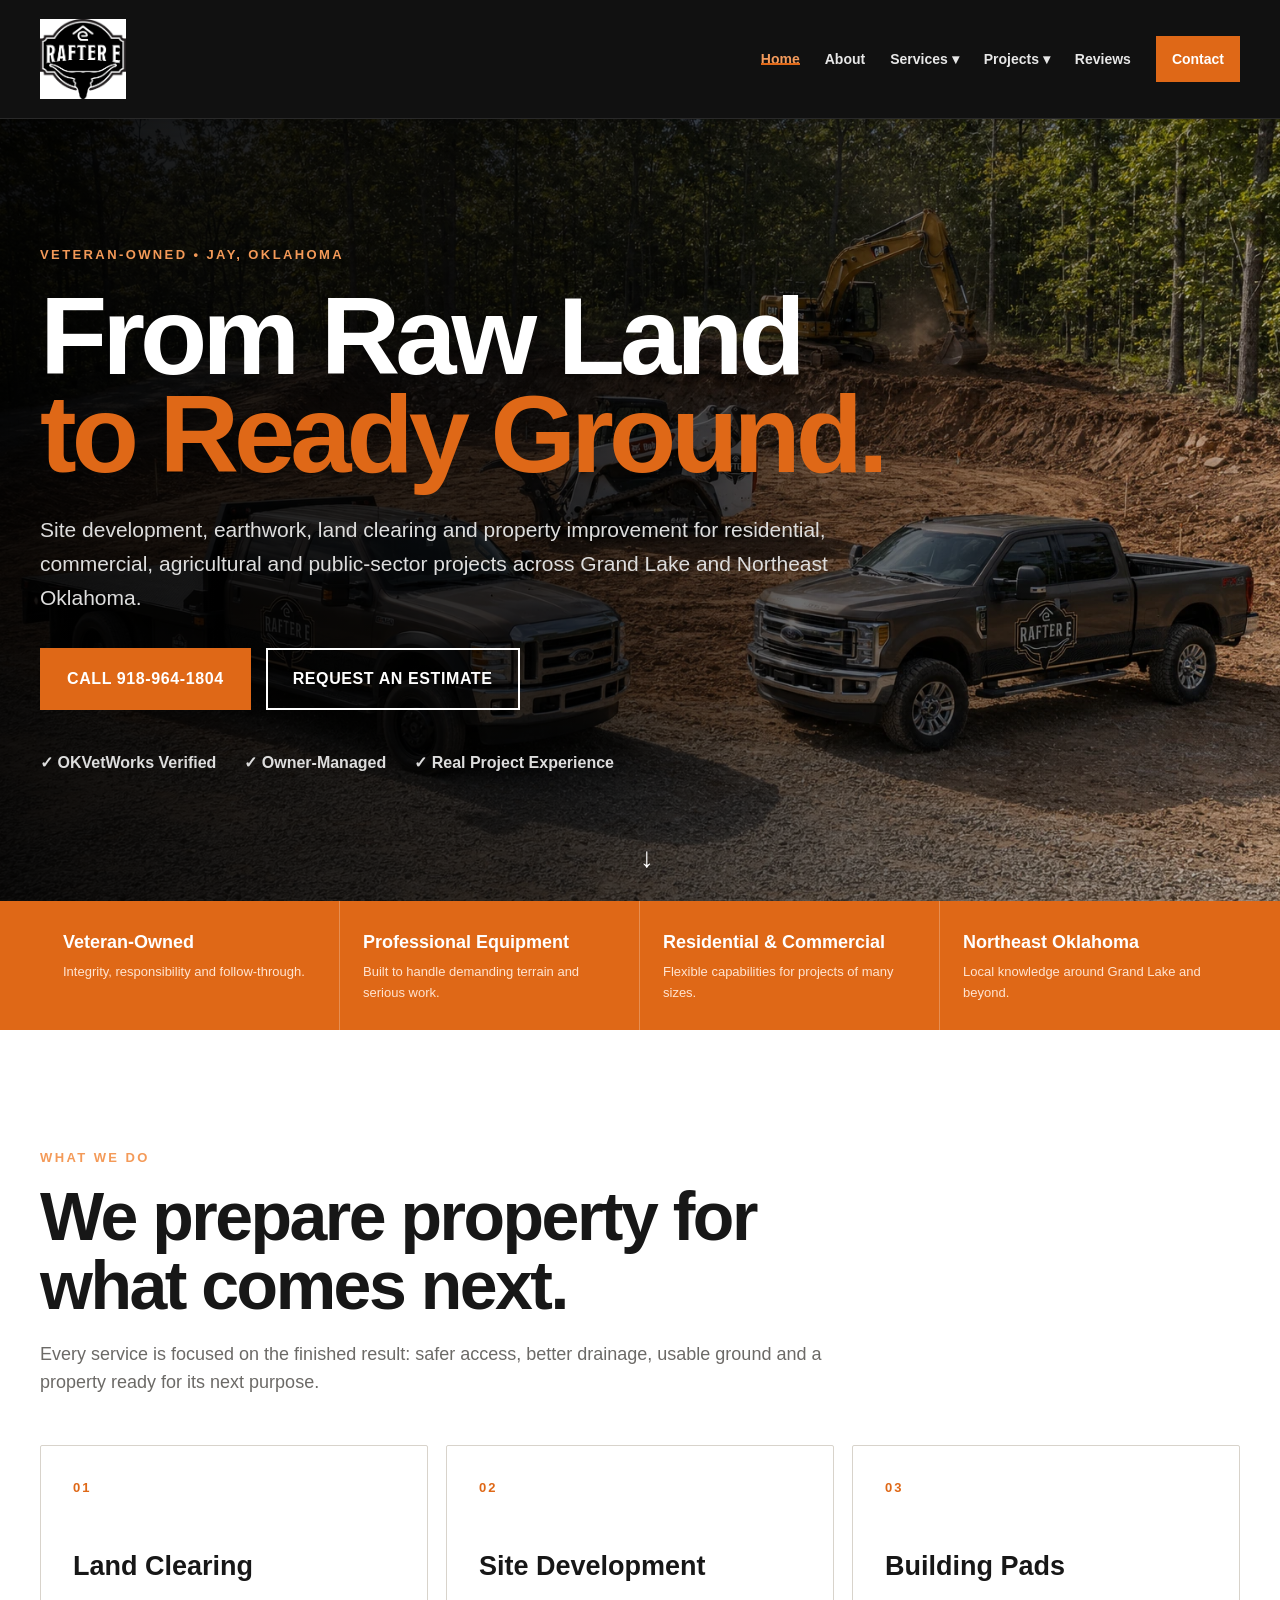
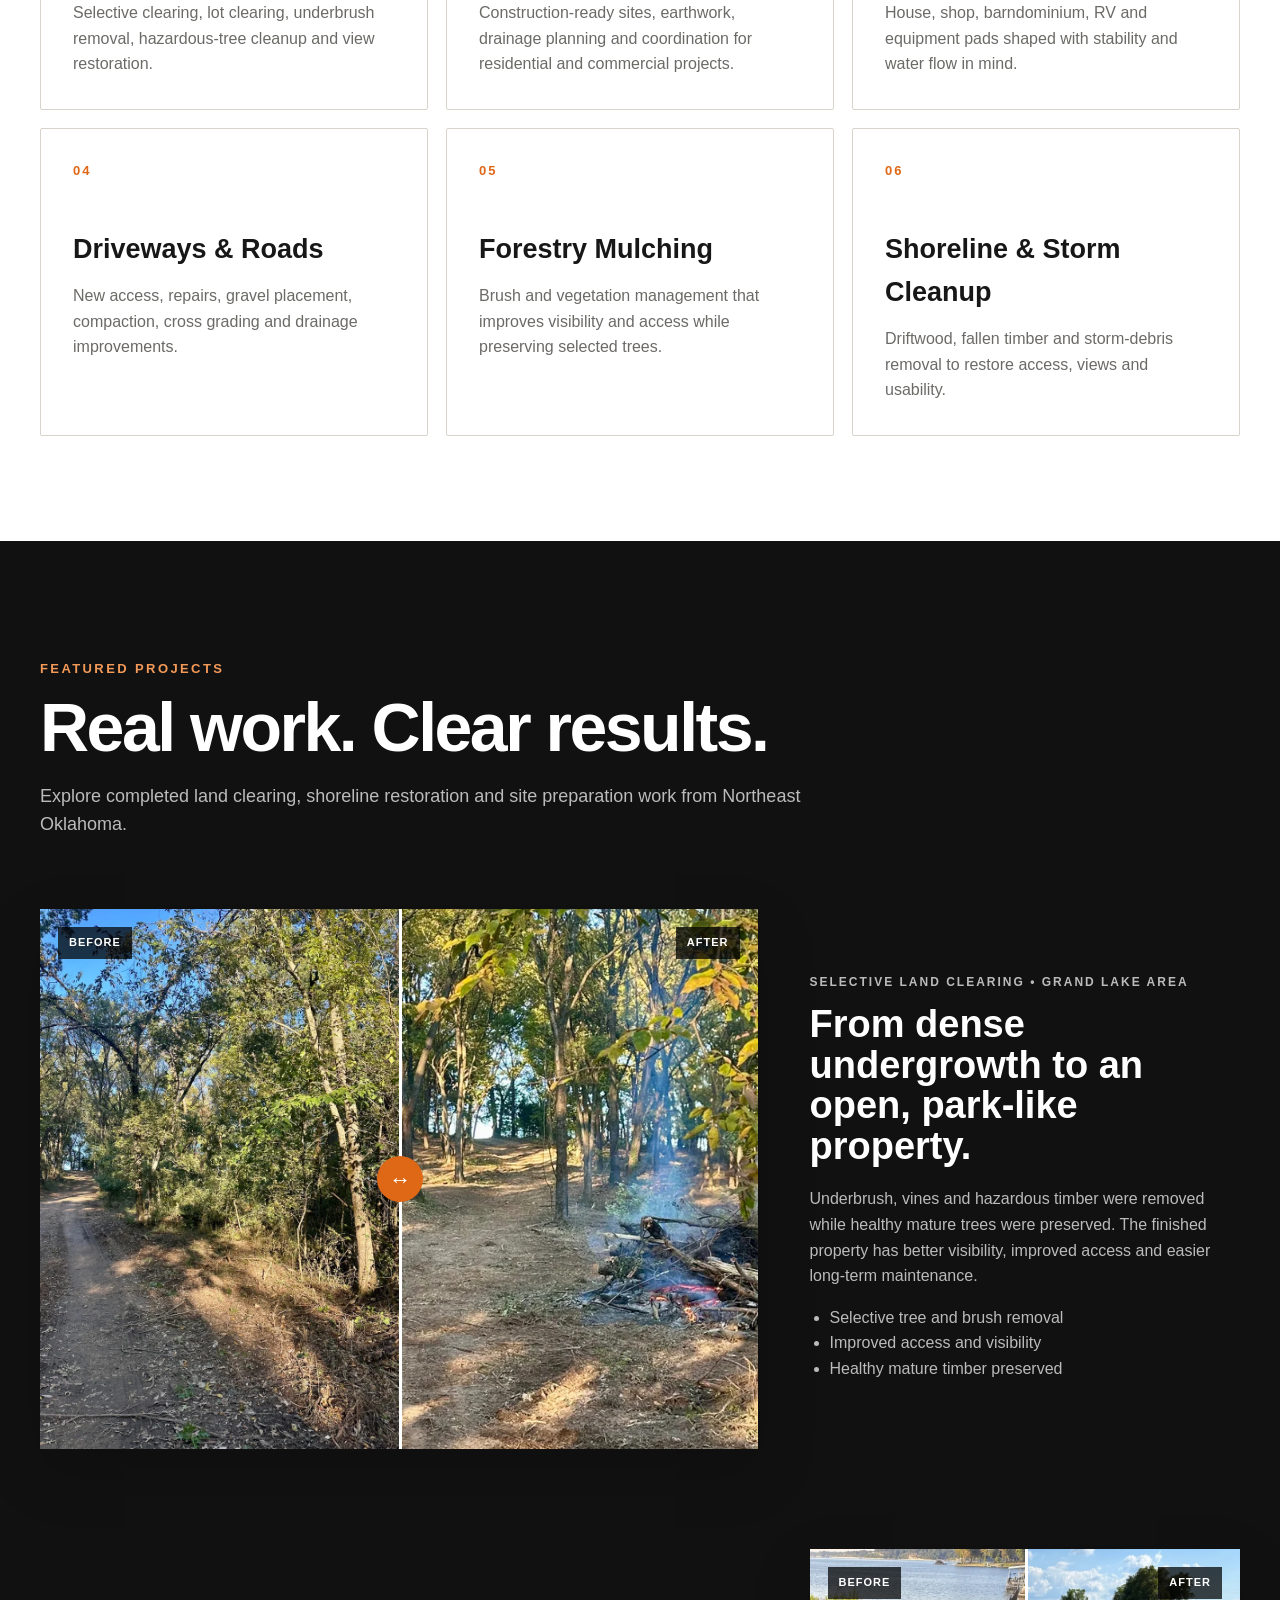
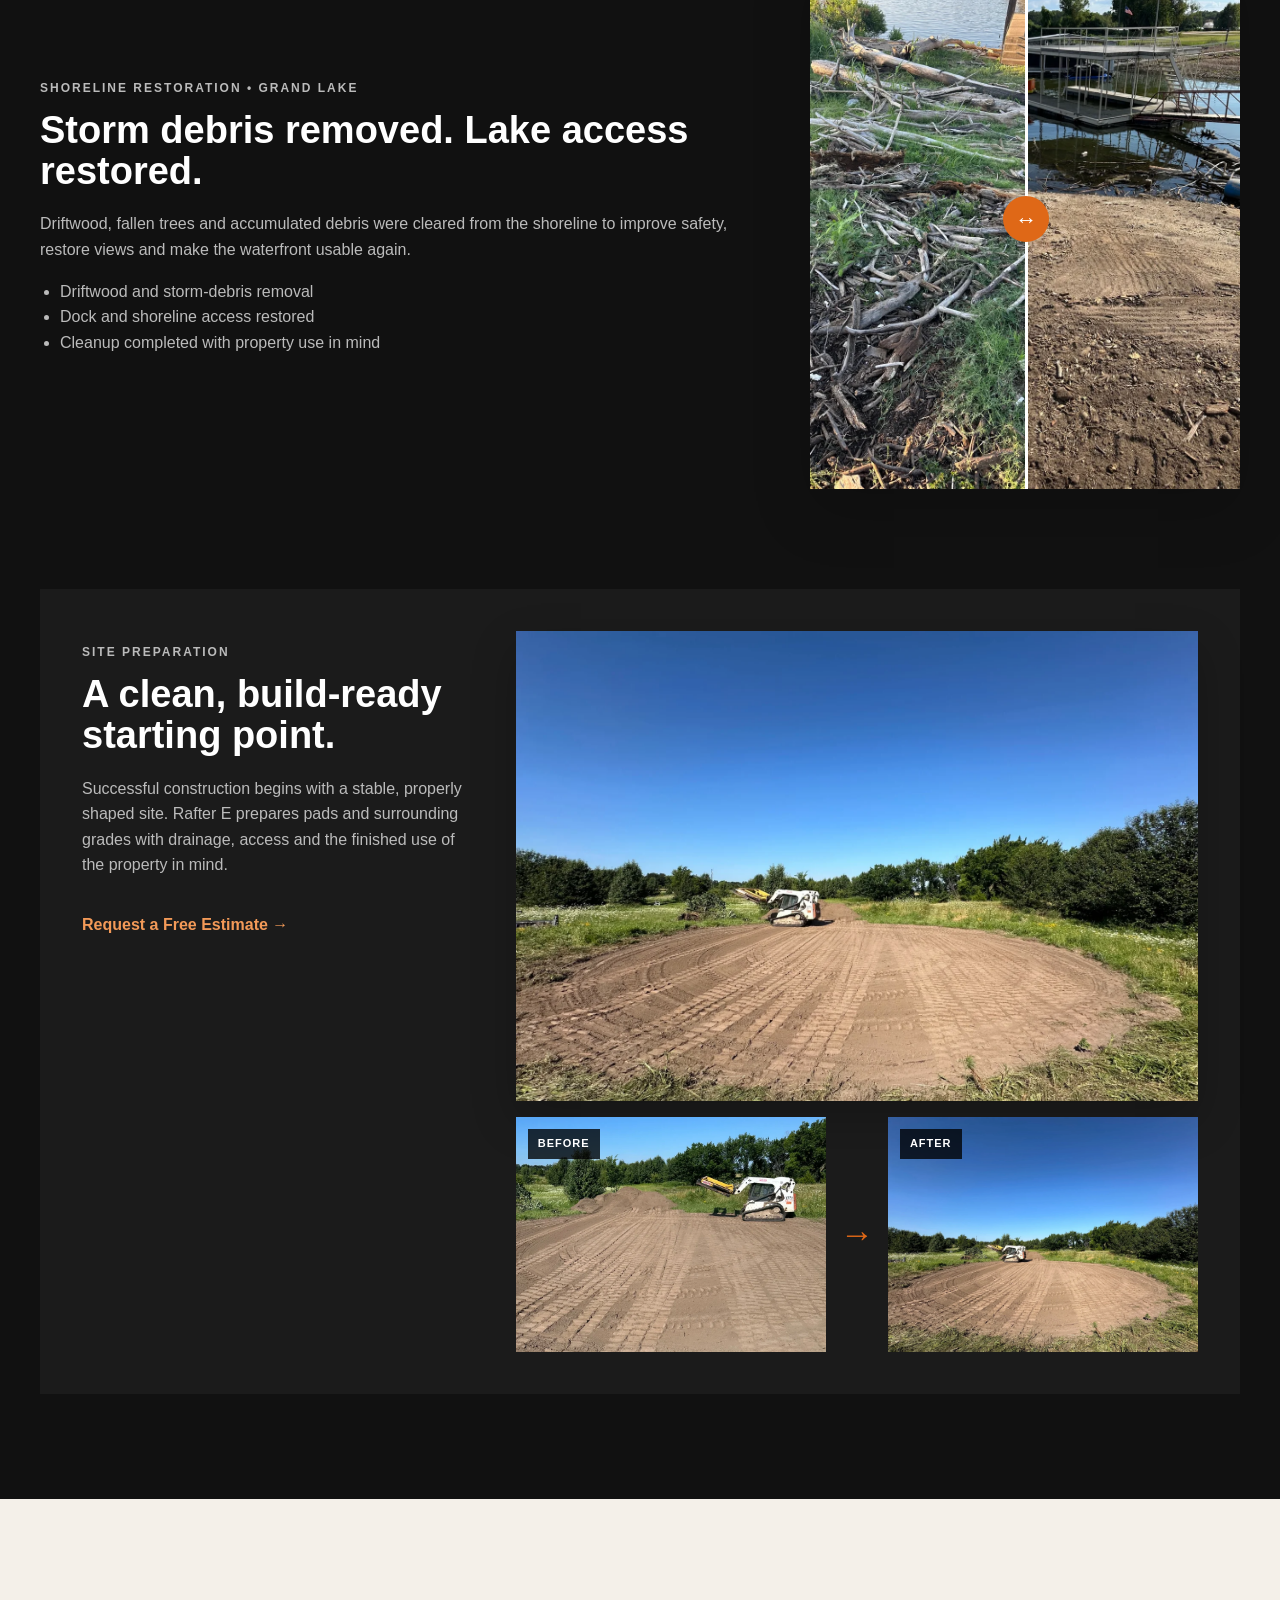
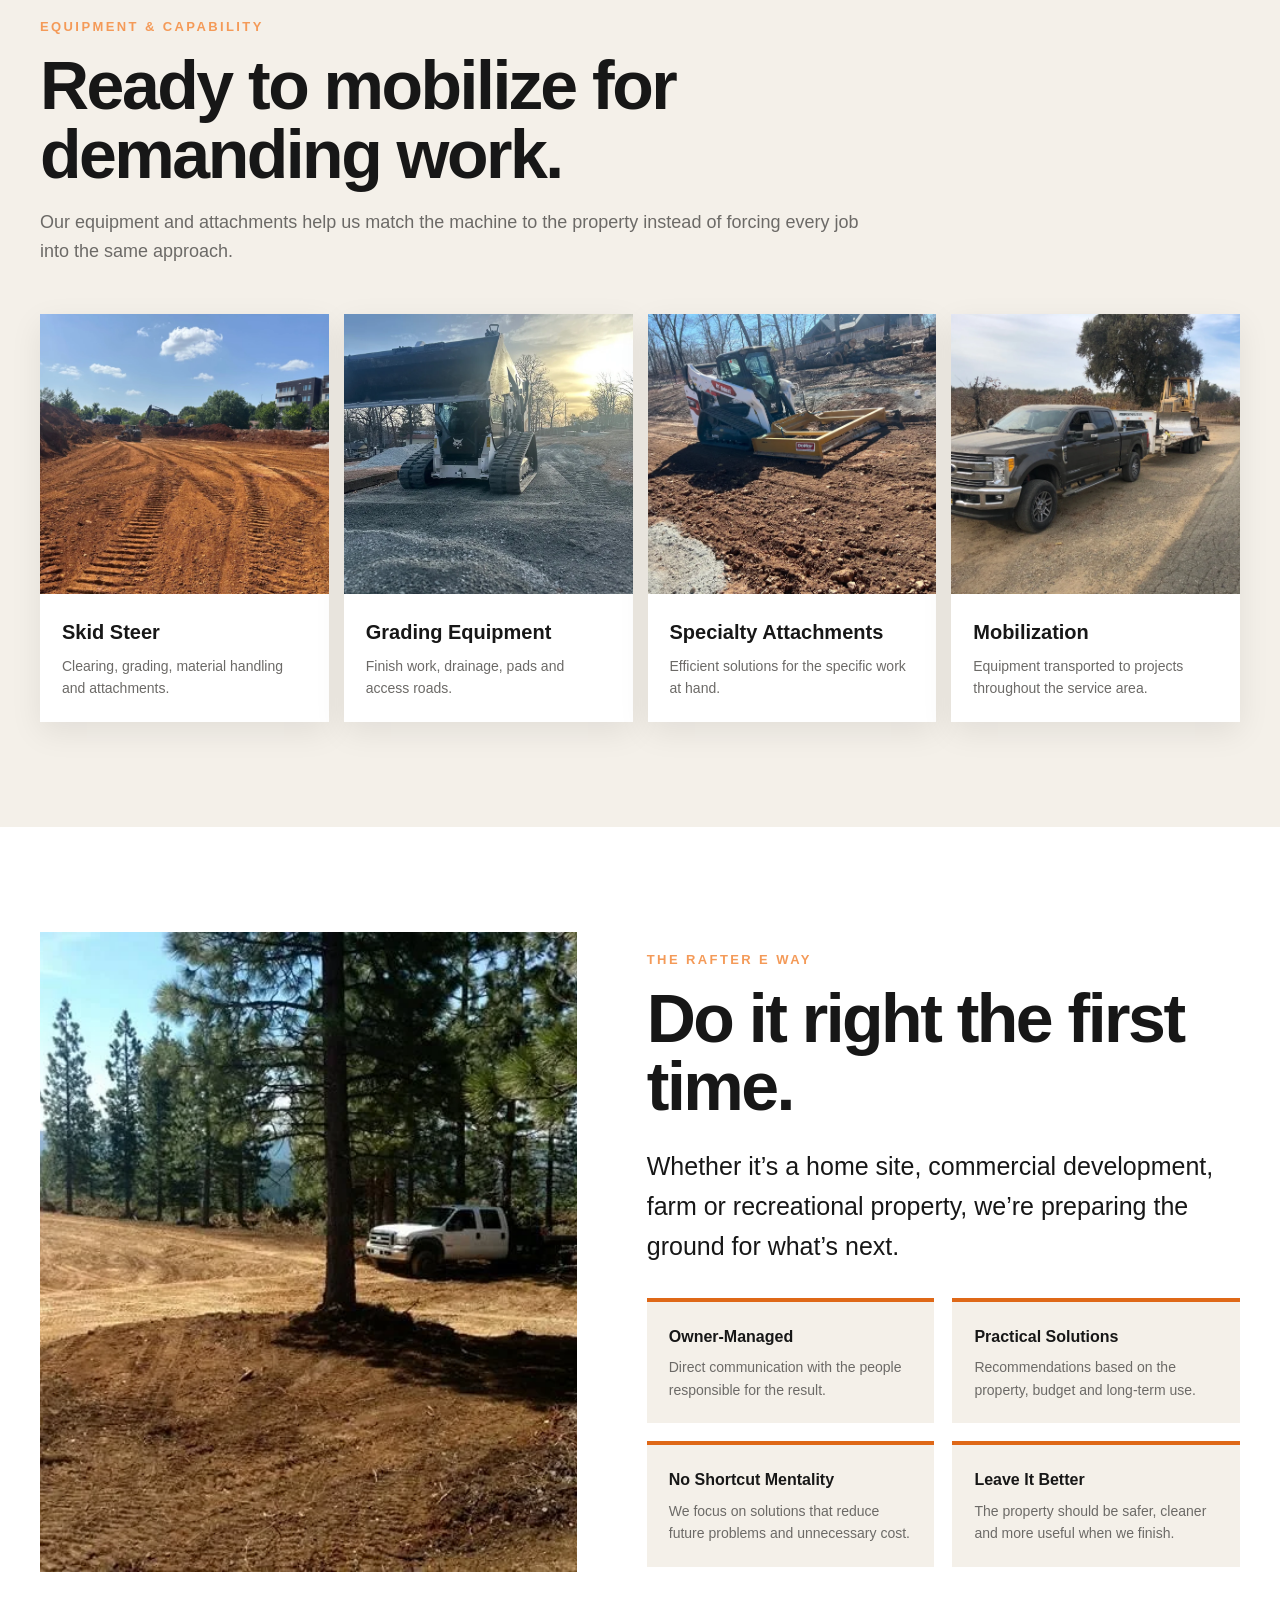
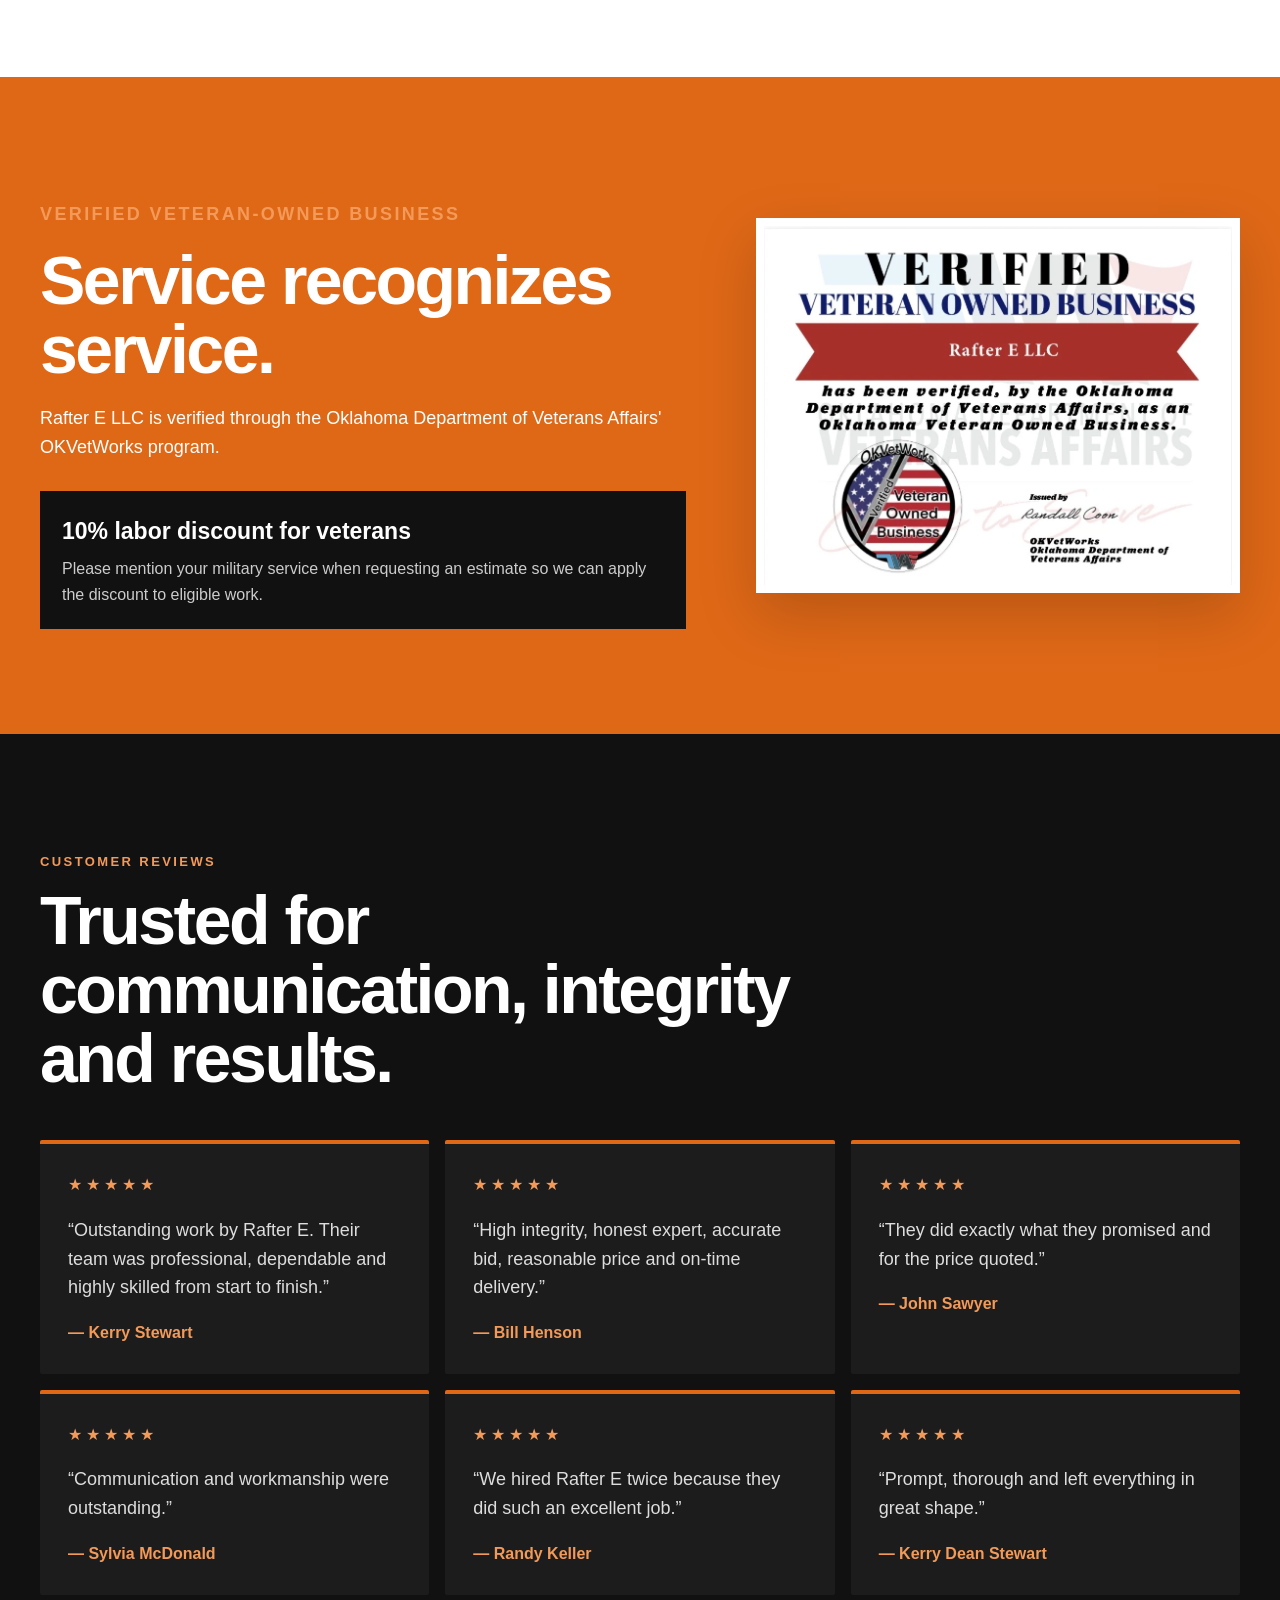
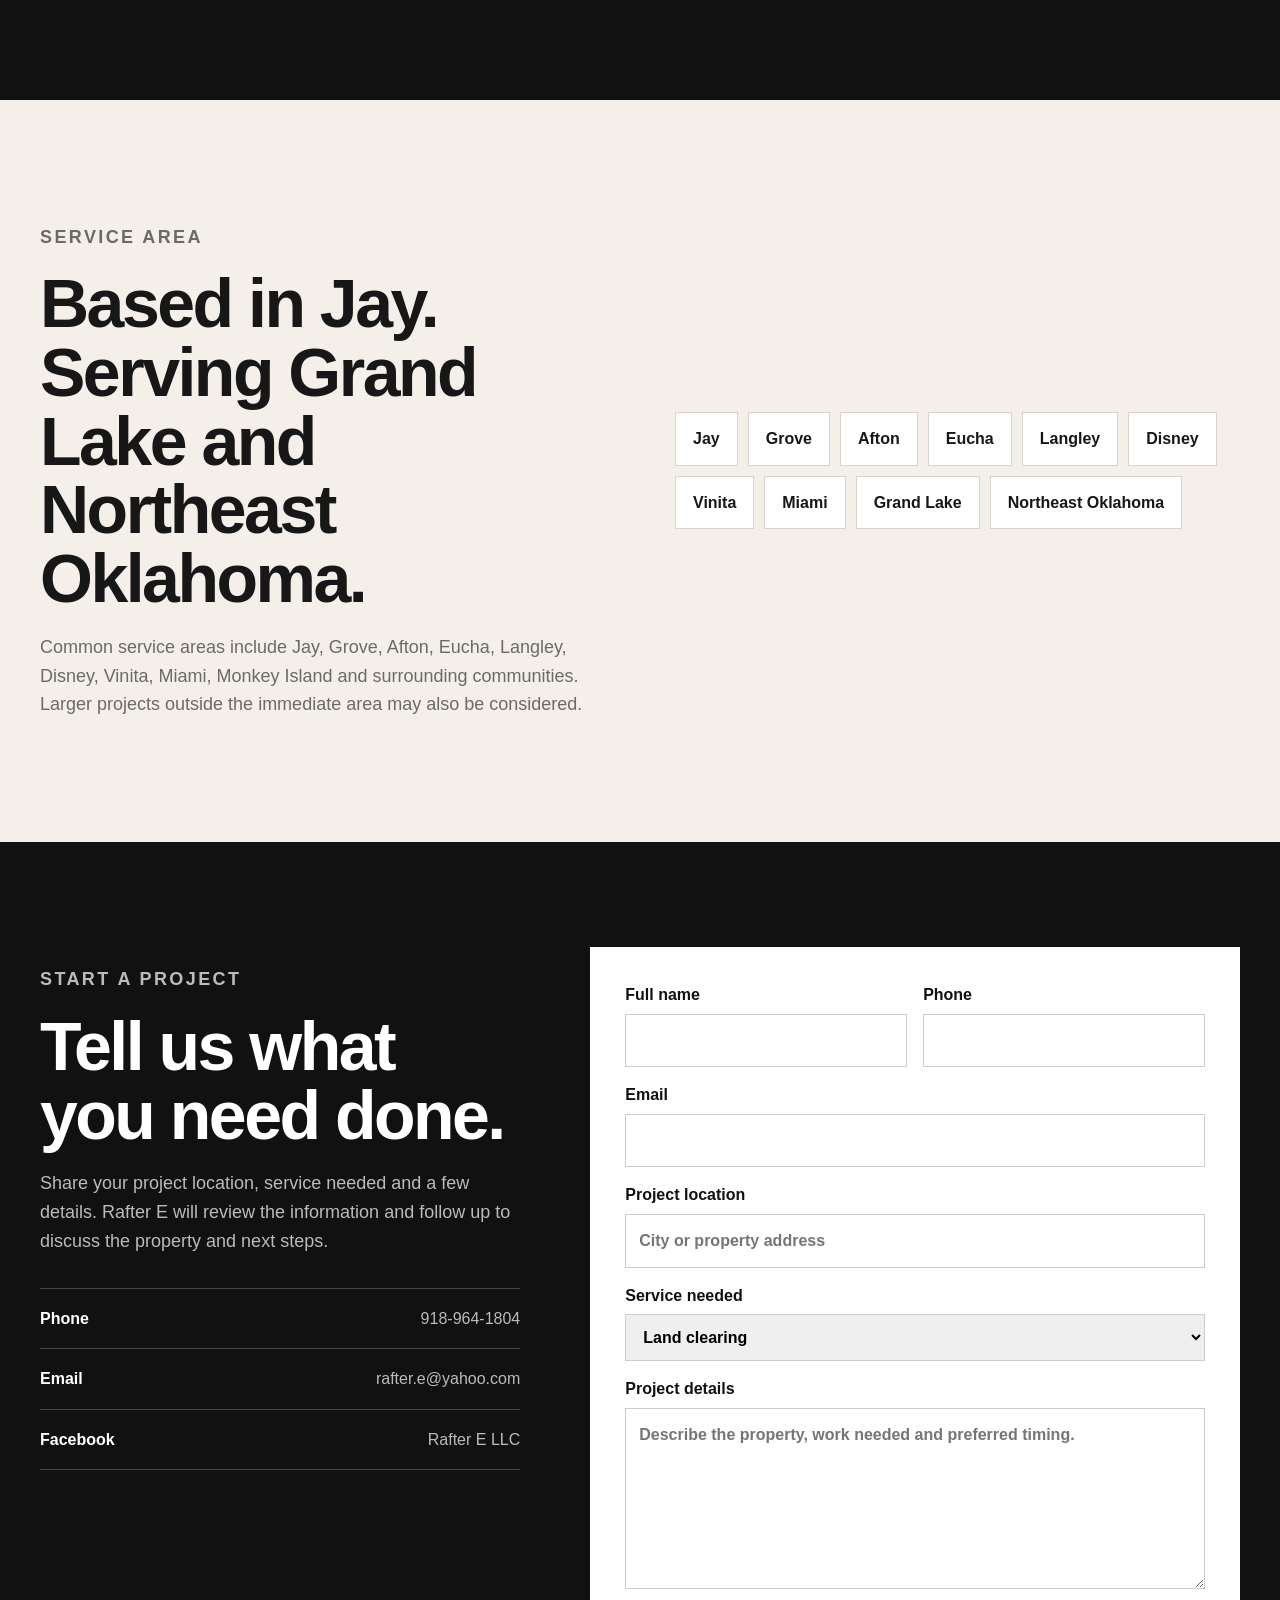
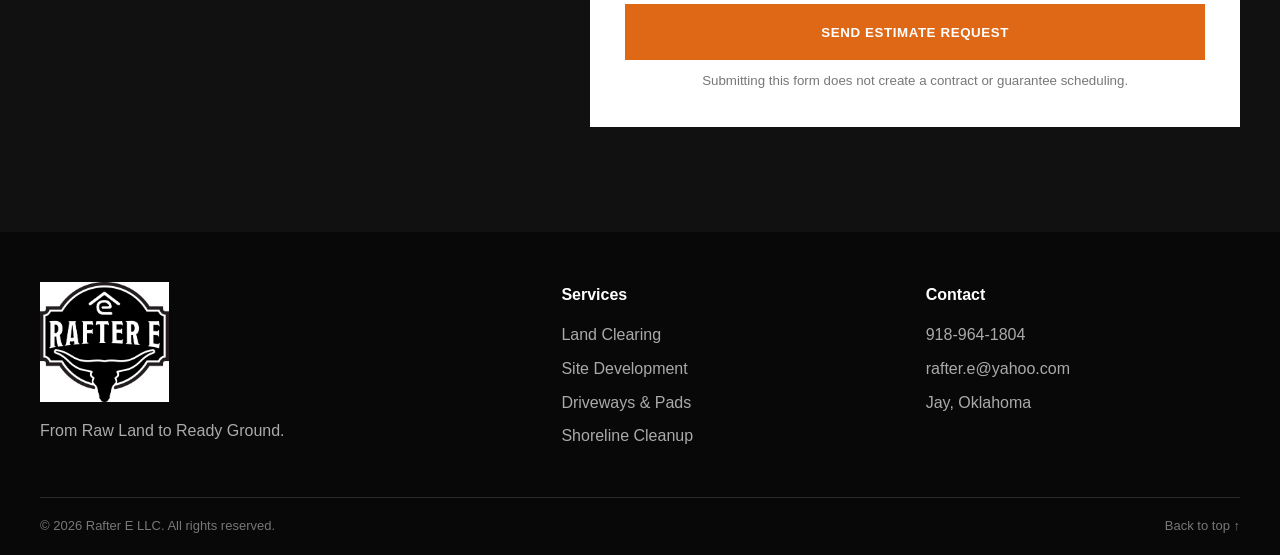
==== commit 0e5d8023: "Add files via upload" ====
--- a/index.html
+++ b/index.html
@@ -44,12 +44,9 @@
     <div class="dropdown-menu">
       <a href="paradise-cove.html">Paradise Cove RV Park</a>
       <a href="mountain-bike-trail.html">Mountain Bike Trail</a><a href="smith-property.html">Smith Property Land Clearing</a>
-      <a href="projects.html#land-clearing-project">Land Clearing</a>
       <a href="site-preparation.html">Site Preparation & Building Pads</a>
       <a href="driveways.html">Driveways & Access Roads</a>
       <a href="custom-milling.html">Custom Milling</a>
-      
-      <a href="storm-cleanup.html">Storm & Disaster Cleanup</a>
     </div>
   </div>
   <a href="reviews.html">Reviews</a>
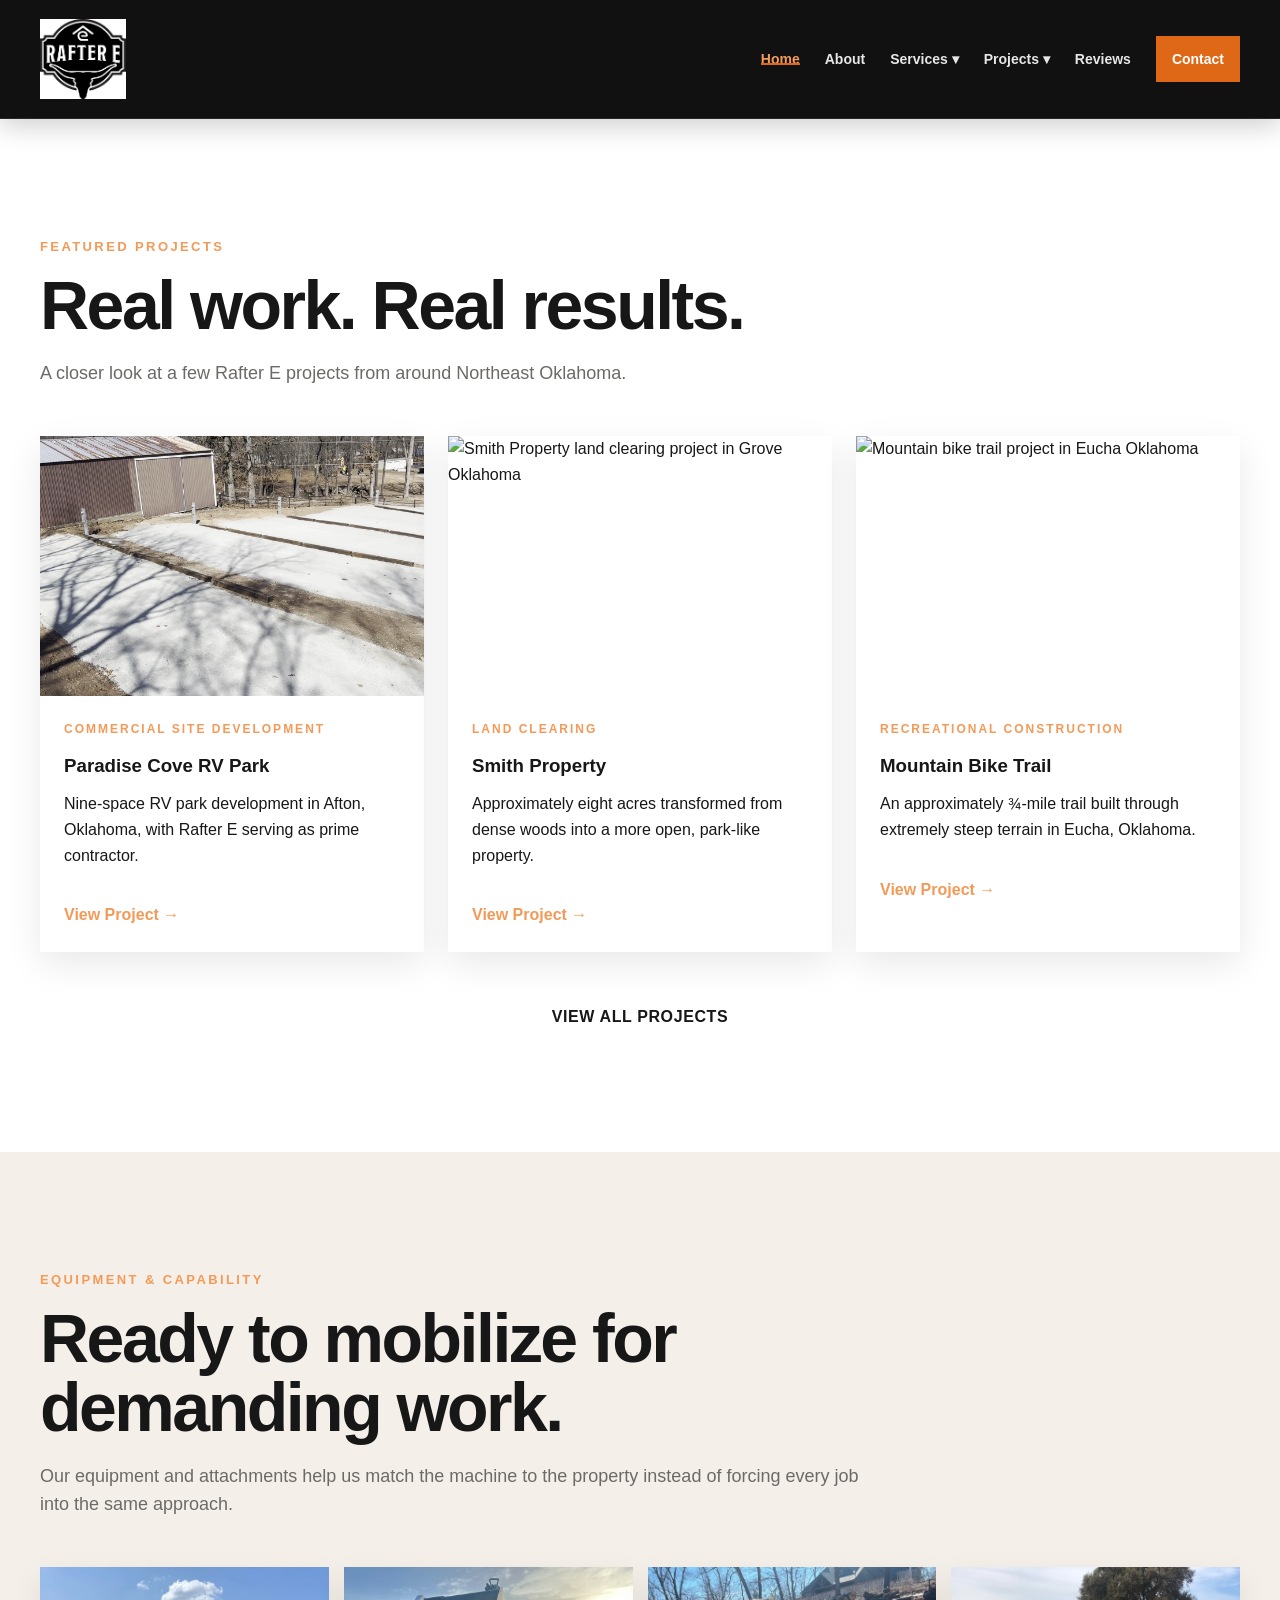
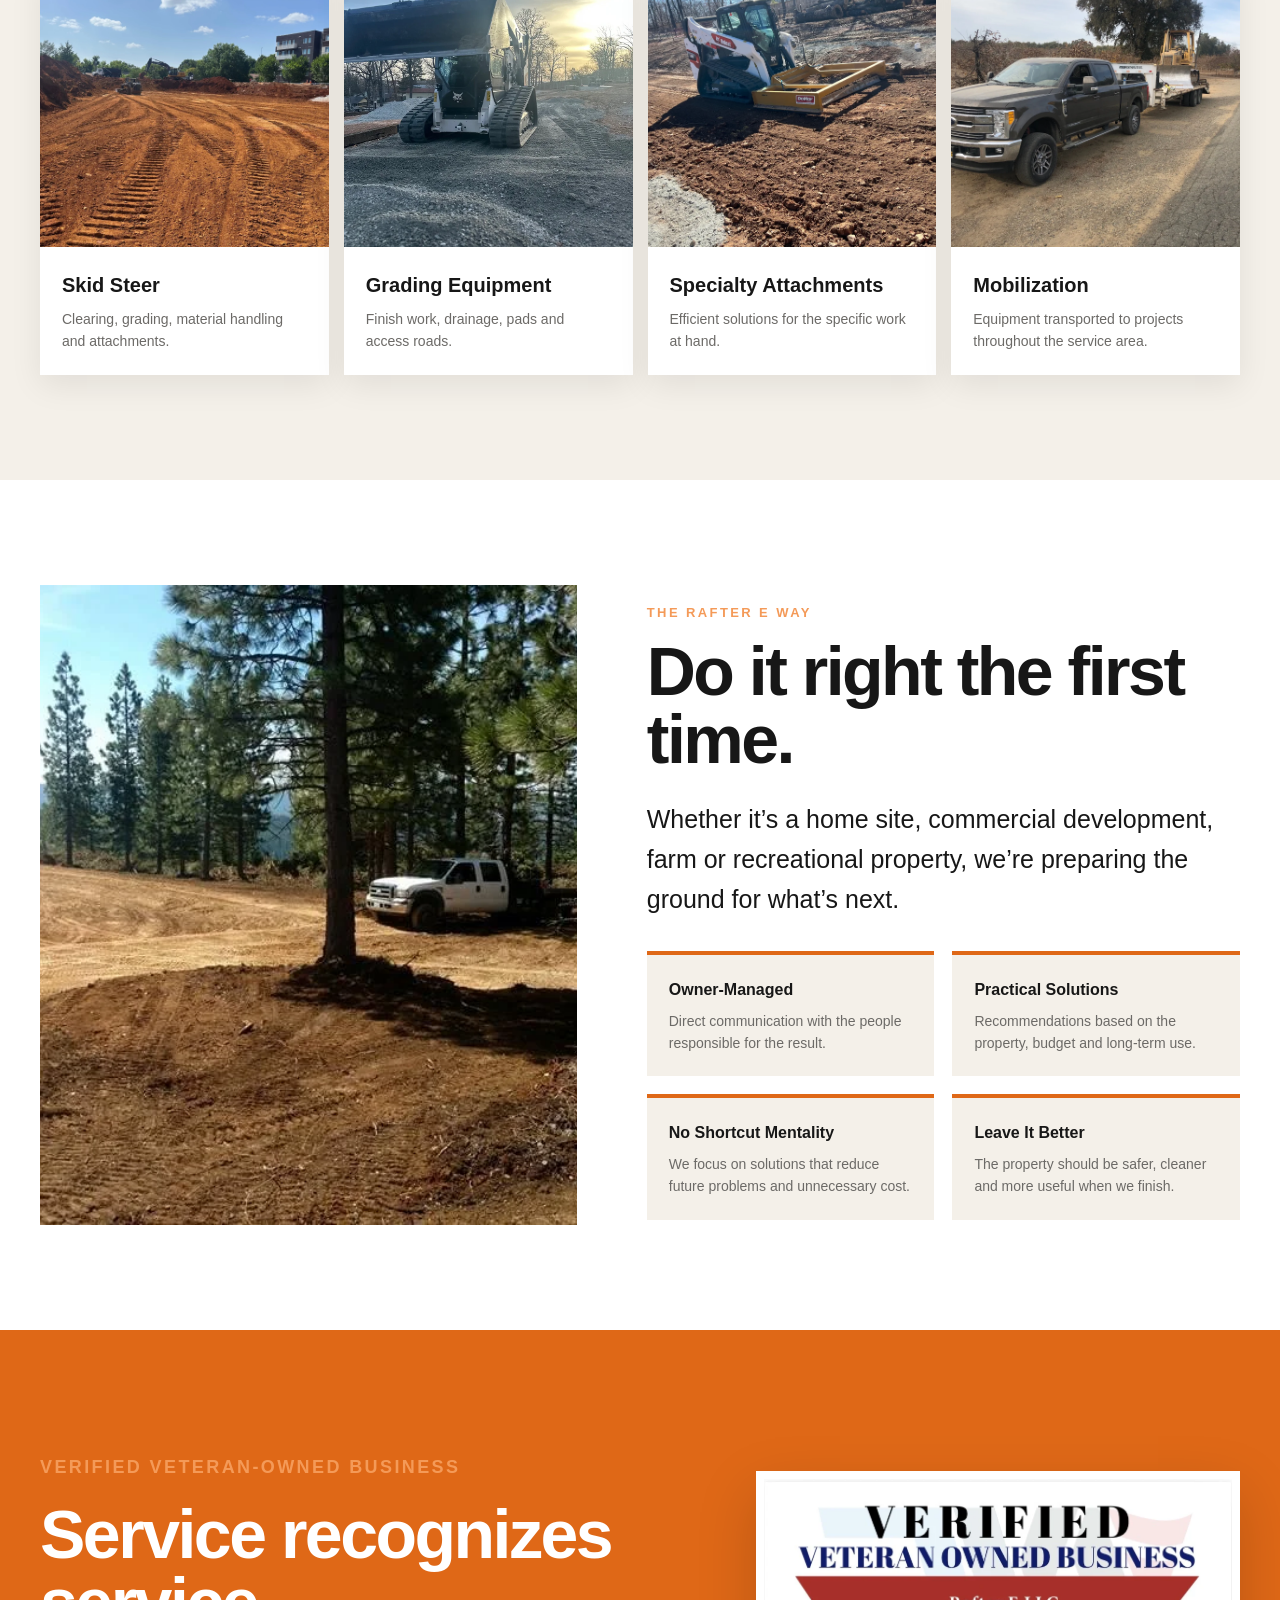
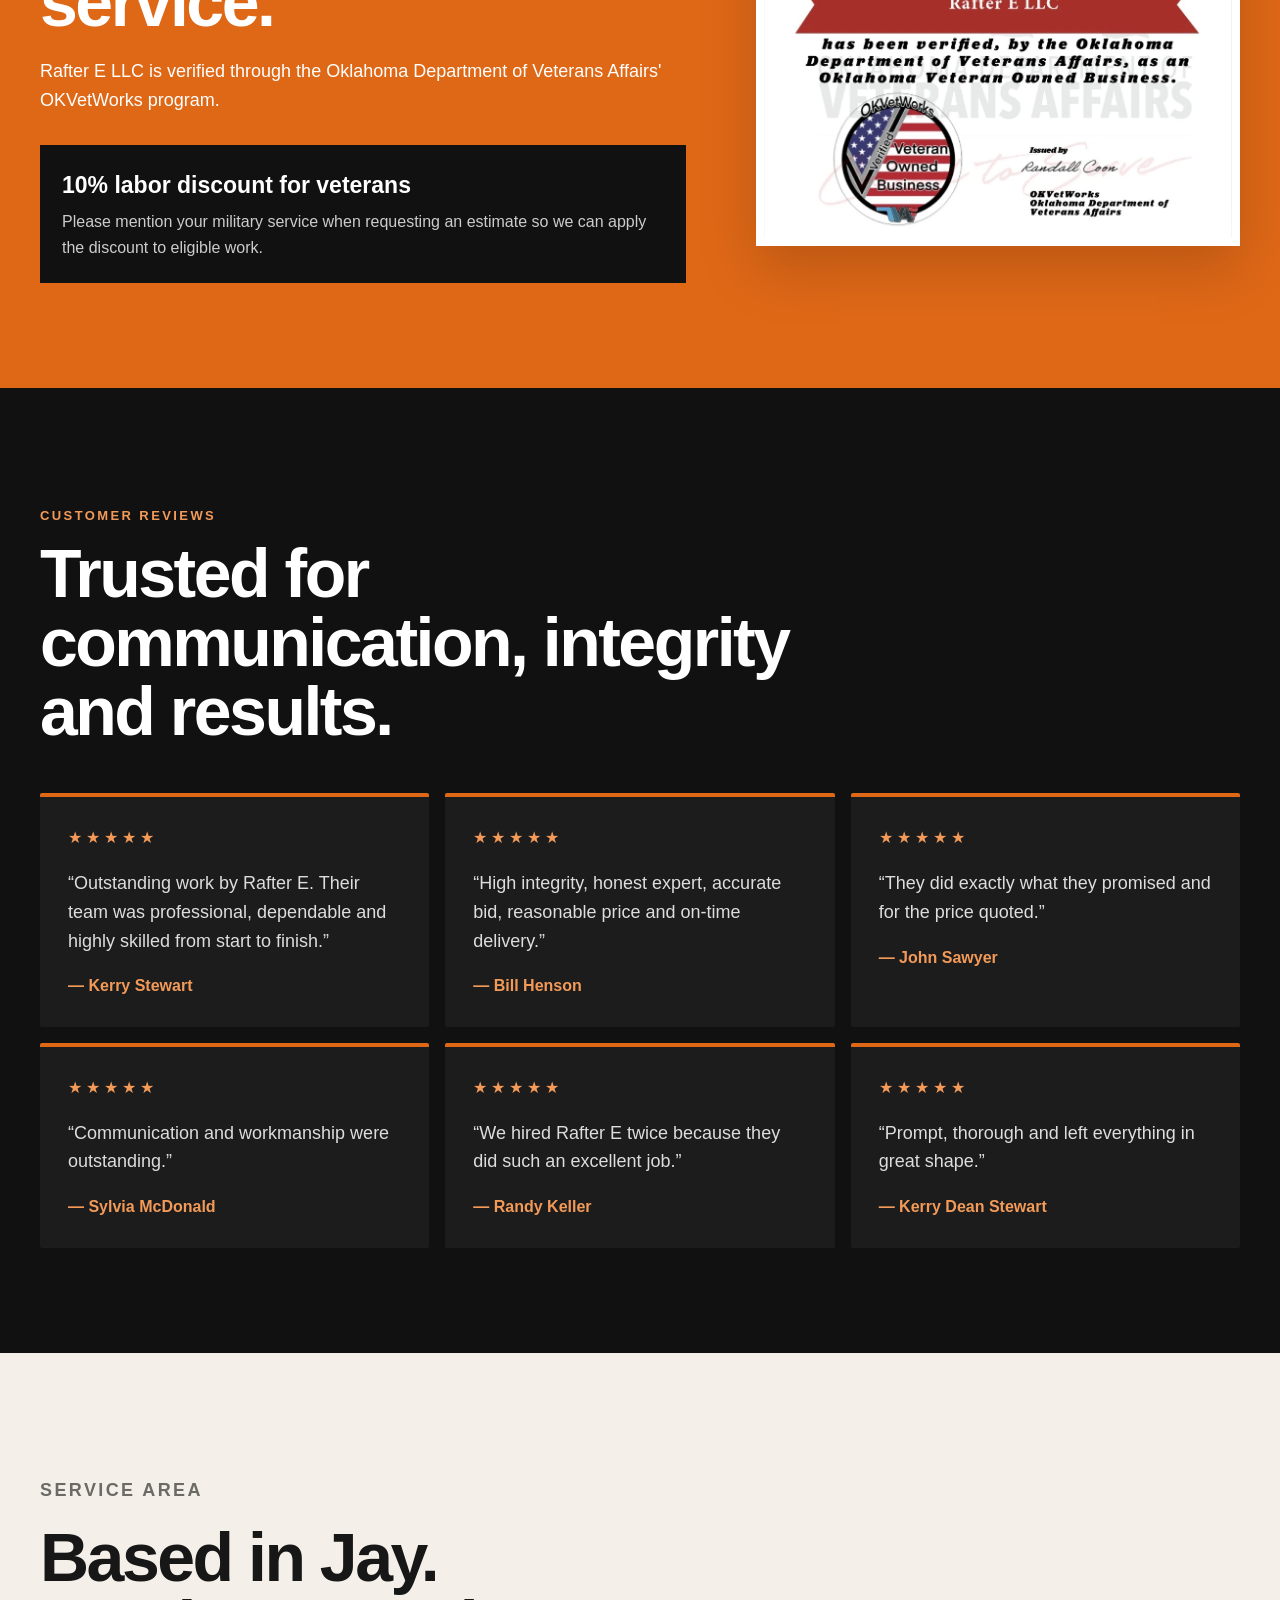
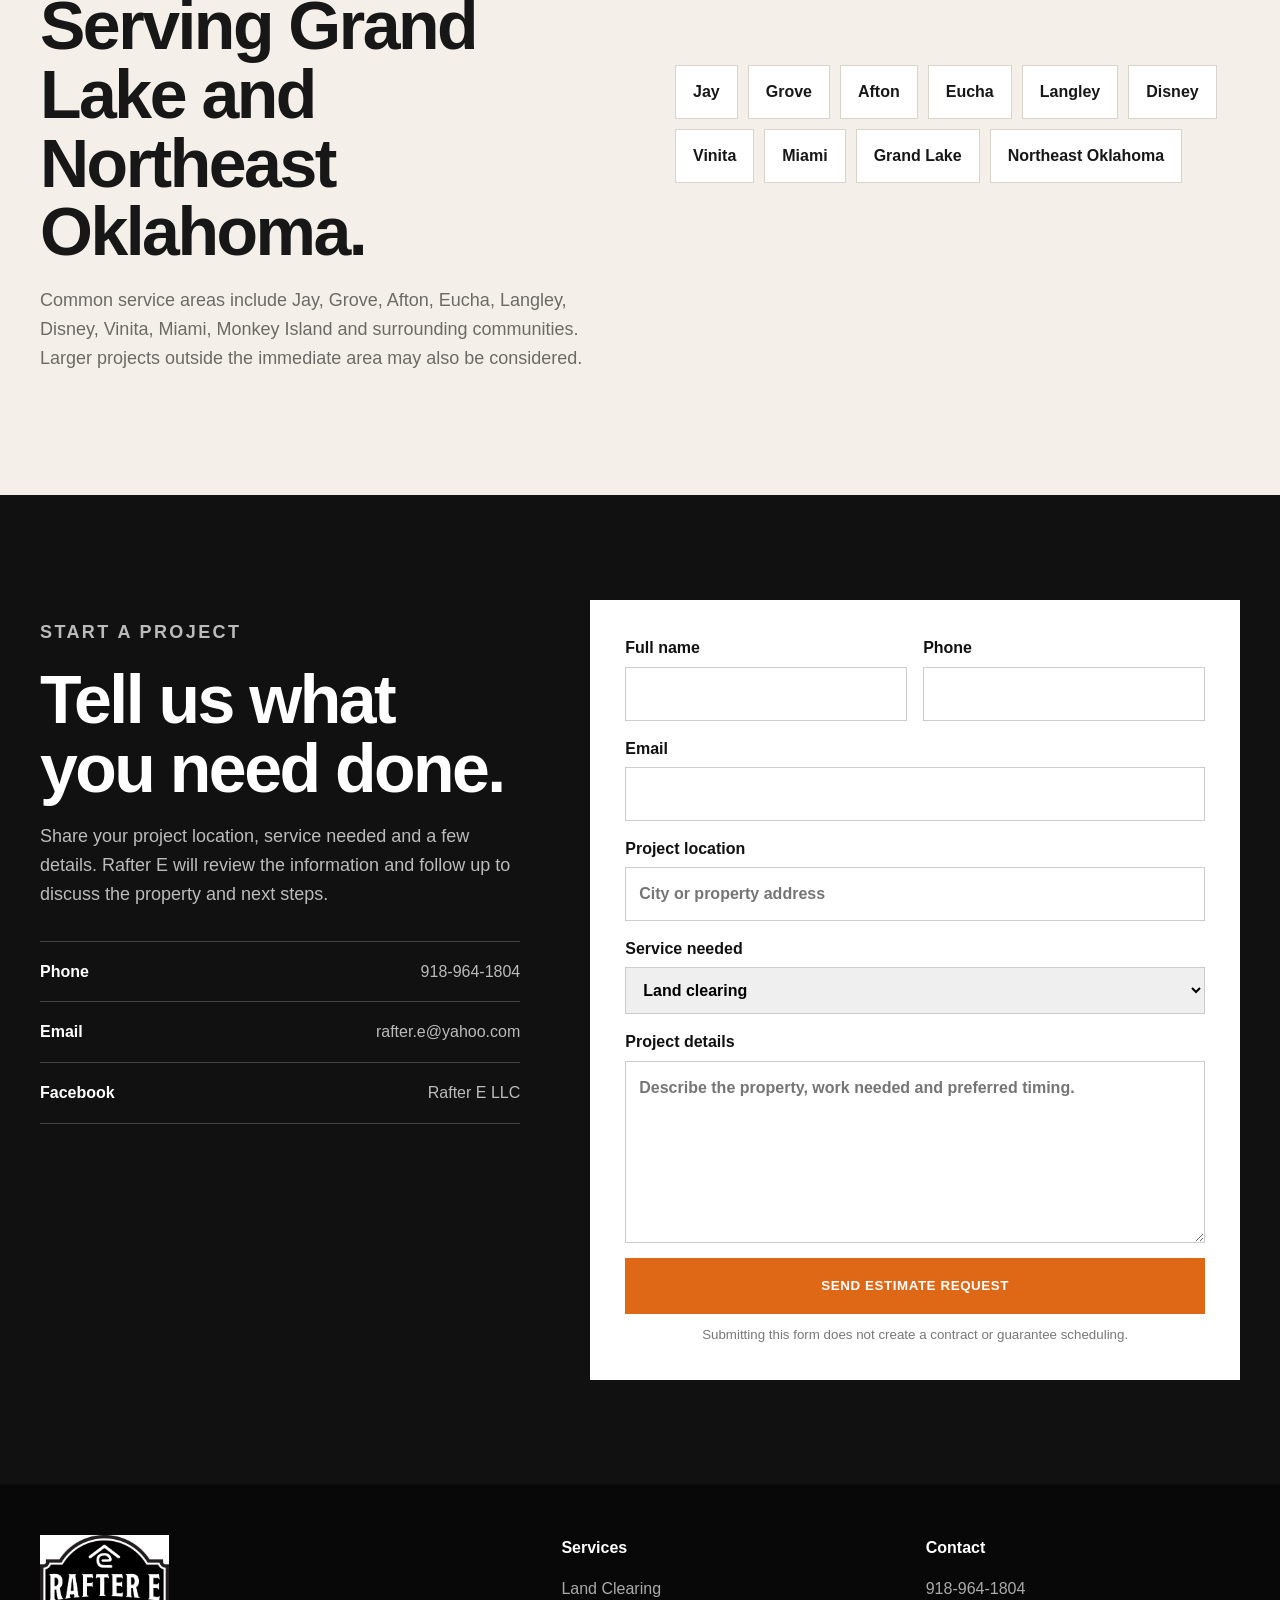
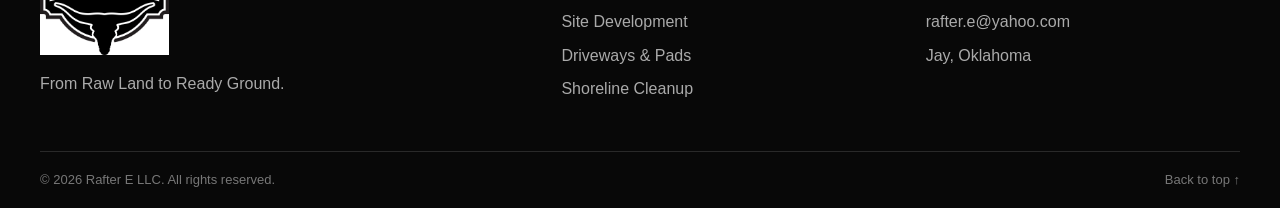
==== commit 5e645c23: "Add files via upload" ====
--- a/index.html
+++ b/index.html
@@ -56,152 +56,57 @@
   </header>
 
   <main id="main">
-    <section class="hero" id="top">
-      <div class="hero-bg" aria-hidden="true"></div>
-      <div class="container hero-content">
-        <div class="hero-badge">Veteran-Owned • Jay, Oklahoma</div>
-        <h1>From Raw Land<br><span>to Ready Ground.</span></h1>
-        <p>Site development, earthwork, land clearing and property improvement for residential, commercial, agricultural and public-sector projects across Grand Lake and Northeast Oklahoma.</p>
-        <div class="hero-actions">
-          <a class="button primary" href="tel:+19189641804">Call 918-964-1804</a>
-          <a class="button outline" href="contact.html">Request an Estimate</a>
-        </div>
-        <div class="trust-row">
-          <span>✓ OKVetWorks Verified</span>
-          <span>✓ Owner-Managed</span>
-          <span>✓ Real Project Experience</span>
-        </div>
-      </div>
-      <a class="scroll-cue" href="#services" aria-label="Scroll to services">↓</a>
-    </section>
-
-    <section class="proof-bar">
-      <div class="container proof-grid">
-        <article><strong>Veteran-Owned</strong><span>Integrity, responsibility and follow-through.</span></article>
-        <article><strong>Professional Equipment</strong><span>Built to handle demanding terrain and serious work.</span></article>
-        <article><strong>Residential & Commercial</strong><span>Flexible capabilities for projects of many sizes.</span></article>
-        <article><strong>Northeast Oklahoma</strong><span>Local knowledge around Grand Lake and beyond.</span></article>
-      </div>
-    </section>
-
-    <section class="section services" id="services">
-      <div class="container">
-        <div class="section-heading reveal">
-          <p class="eyebrow">What We Do</p>
-          <h2>We prepare property for what comes next.</h2>
-          <p>Every service is focused on the finished result: safer access, better drainage, usable ground and a property ready for its next purpose.</p>
-        </div>
-        <div class="service-grid">
-          <article class="service-card reveal">
-            <div class="service-icon">01</div>
-            <h3>Land Clearing</h3>
-            <p>Selective clearing, lot clearing, underbrush removal, hazardous-tree cleanup and view restoration.</p>
-          </article>
-          <article class="service-card reveal">
-            <div class="service-icon">02</div>
-            <h3>Site Development</h3>
-            <p>Construction-ready sites, earthwork, drainage planning and coordination for residential and commercial projects.</p>
-          </article>
-          <article class="service-card reveal">
-            <div class="service-icon">03</div>
-            <h3>Building Pads</h3>
-            <p>House, shop, barndominium, RV and equipment pads shaped with stability and water flow in mind.</p>
-          </article>
-          <article class="service-card reveal">
-            <div class="service-icon">04</div>
-            <h3>Driveways & Roads</h3>
-            <p>New access, repairs, gravel placement, compaction, cross grading and drainage improvements.</p>
-          </article>
-          <article class="service-card reveal">
-            <div class="service-icon">05</div>
-            <h3>Forestry Mulching</h3>
-            <p>Brush and vegetation management that improves visibility and access while preserving selected trees.</p>
-          </article>
-          <article class="service-card reveal">
-            <div class="service-icon">06</div>
-            <h3>Shoreline & Storm Cleanup</h3>
-            <p>Driftwood, fallen timber and storm-debris removal to restore access, views and usability.</p>
-          </article>
-        </div>
-      </div>
-    </section>
-
-    <section class="section projects" id="projects">
-      <div class="container">
-        <div class="section-heading light reveal">
-          <p class="eyebrow">Featured Projects</p>
-          <h2>Real work. Clear results.</h2>
-          <p>Explore completed land clearing, shoreline restoration and site preparation work from Northeast Oklahoma.</p>
-        </div>
-
-        <article class="project-feature reveal">
-          <div class="comparison" data-comparison>
-            <img class="comparison-after" src="assets/images/clearing-after.webp" alt="Cleared wooded property after selective land clearing">
-            <div class="comparison-before-wrap">
-              <img class="comparison-before" src="assets/images/clearing-before.webp" alt="Dense wooded property before selective land clearing">
-            </div>
-            <input type="range" min="0" max="100" value="50" aria-label="Compare land clearing before and after">
-            <span class="label before">Before</span><span class="label after">After</span>
-            <span class="handle" aria-hidden="true"></span>
-          </div>
-          <div class="project-copy">
-            <p class="project-kicker">Selective Land Clearing • Grand Lake Area</p>
-            <h3>From dense undergrowth to an open, park-like property.</h3>
-            <p>Underbrush, vines and hazardous timber were removed while healthy mature trees were preserved. The finished property has better visibility, improved access and easier long-term maintenance.</p>
-            <ul>
-              <li>Selective tree and brush removal</li>
-              <li>Improved access and visibility</li>
-              <li>Healthy mature timber preserved</li>
-            </ul>
-          </div>
-        </article>
-
-        <article class="project-feature reverse reveal">
-          <div class="comparison" data-comparison>
-            <img class="comparison-after" src="assets/images/shoreline-after.webp" alt="Grand Lake shoreline after cleanup">
-            <div class="comparison-before-wrap">
-              <img class="comparison-before" src="assets/images/shoreline-before.webp" alt="Grand Lake shoreline before cleanup">
-            </div>
-            <input type="range" min="0" max="100" value="50" aria-label="Compare shoreline before and after">
-            <span class="label before">Before</span><span class="label after">After</span>
-            <span class="handle" aria-hidden="true"></span>
-          </div>
-          <div class="project-copy">
-            <p class="project-kicker">Shoreline Restoration • Grand Lake</p>
-            <h3>Storm debris removed. Lake access restored.</h3>
-            <p>Driftwood, fallen trees and accumulated debris were cleared from the shoreline to improve safety, restore views and make the waterfront usable again.</p>
-            <ul>
-              <li>Driftwood and storm-debris removal</li>
-              <li>Dock and shoreline access restored</li>
-              <li>Cleanup completed with property use in mind</li>
-            </ul>
-          </div>
-        </article>
-
-        <article class="site-prep site-prep-v12 reveal" id="featured-site-preparation">
-  <div class="site-prep-copy">
-    <p class="project-kicker">Site Preparation</p>
-    <h3>A clean, build-ready starting point.</h3>
-    <p>Successful construction begins with a stable, properly shaped site. Rafter E prepares pads and surrounding grades with drainage, access and the finished use of the property in mind.</p>
-    <a href="contact.html" class="text-link">Request a Free Estimate →</a>
+    <section class="section homepage-featured-projects">
+  <div class="container">
+    <div class="section-heading">
+      <p class="eyebrow">Featured Projects</p>
+      <h2>Real work. Real results.</h2>
+      <p>A closer look at a few Rafter E projects from around Northeast Oklahoma.</p>
+    </div>
+
+    <div class="featured-project-grid">
+      <article class="featured-project-card">
+        <a href="paradise-cove.html">
+          <img src="assets/images/paradise-cove.webp" alt="Paradise Cove RV Park project in Afton Oklahoma" loading="lazy">
+        </a>
+        <div class="featured-project-copy">
+          <p class="project-kicker">Commercial Site Development</p>
+          <h3>Paradise Cove RV Park</h3>
+          <p>Nine-space RV park development in Afton, Oklahoma, with Rafter E serving as prime contractor.</p>
+          <a class="text-link" href="paradise-cove.html">View Project →</a>
+        </div>
+      </article>
+
+      <article class="featured-project-card">
+        <a href="smith-property.html">
+          <img src="assets/images/land-after.webp" alt="Smith Property land clearing project in Grove Oklahoma" loading="lazy">
+        </a>
+        <div class="featured-project-copy">
+          <p class="project-kicker">Land Clearing</p>
+          <h3>Smith Property</h3>
+          <p>Approximately eight acres transformed from dense woods into a more open, park-like property.</p>
+          <a class="text-link" href="smith-property.html">View Project →</a>
+        </div>
+      </article>
+
+      <article class="featured-project-card">
+        <a href="mountain-bike-trail.html">
+          <img src="assets/images/trail-wide.webp" alt="Mountain bike trail project in Eucha Oklahoma" loading="lazy">
+        </a>
+        <div class="featured-project-copy">
+          <p class="project-kicker">Recreational Construction</p>
+          <h3>Mountain Bike Trail</h3>
+          <p>An approximately ¾-mile trail built through extremely steep terrain in Eucha, Oklahoma.</p>
+          <a class="text-link" href="mountain-bike-trail.html">View Project →</a>
+        </div>
+      </article>
+    </div>
+
+    <div class="featured-projects-cta">
+      <a class="button secondary" href="projects.html">View All Projects</a>
+    </div>
   </div>
-  <div class="site-prep-feature">
-    <img class="site-prep-main" src="assets/images/site-preparation-wide.webp" alt="Large finished site preparation and building pad">
-    <div class="site-prep-comparison" aria-label="Site preparation before and after views">
-      <figure>
-        <span>Before</span>
-        <img src="assets/images/site-preparation-finish.webp" alt="Site preparation before final completion">
-      </figure>
-      <div class="comparison-arrow" aria-hidden="true">→</div>
-      <figure>
-        <span>After</span>
-        <img src="assets/images/site-preparation-wide.webp" alt="Finished build-ready site">
-      </figure>
-    </div>
-  </div>
-</article>
-      </div>
-    </section>
+</section>
 
     <section class="section equipment" id="equipment">
       <div class="container">
--- a/assets/styles.css
+++ b/assets/styles.css
@@ -245,3 +245,34 @@
   .milling-showcase .milling-pair{grid-template-columns:1fr}
   .milling-showcase .milling-pair img{height:auto;max-height:520px}
 }
+
+/* Homepage Featured Projects */
+.featured-project-grid{
+  display:grid;
+  grid-template-columns:repeat(3,minmax(0,1fr));
+  gap:24px;
+  margin-top:34px;
+}
+.featured-project-card{
+  background:#fff;
+  overflow:hidden;
+  box-shadow:0 12px 34px rgba(0,0,0,.09);
+}
+.featured-project-card>a{display:block}
+.featured-project-card img{
+  width:100%;
+  height:260px;
+  object-fit:cover;
+  display:block;
+}
+.featured-project-copy{padding:24px}
+.featured-project-copy h3{margin:8px 0 10px}
+.featured-project-copy p{margin-top:0}
+.featured-projects-cta{margin-top:34px;text-align:center}
+@media(max-width:920px){
+  .featured-project-grid{grid-template-columns:1fr}
+  .featured-project-card img{height:320px}
+}
+@media(max-width:620px){
+  .featured-project-card img{height:240px}
+}
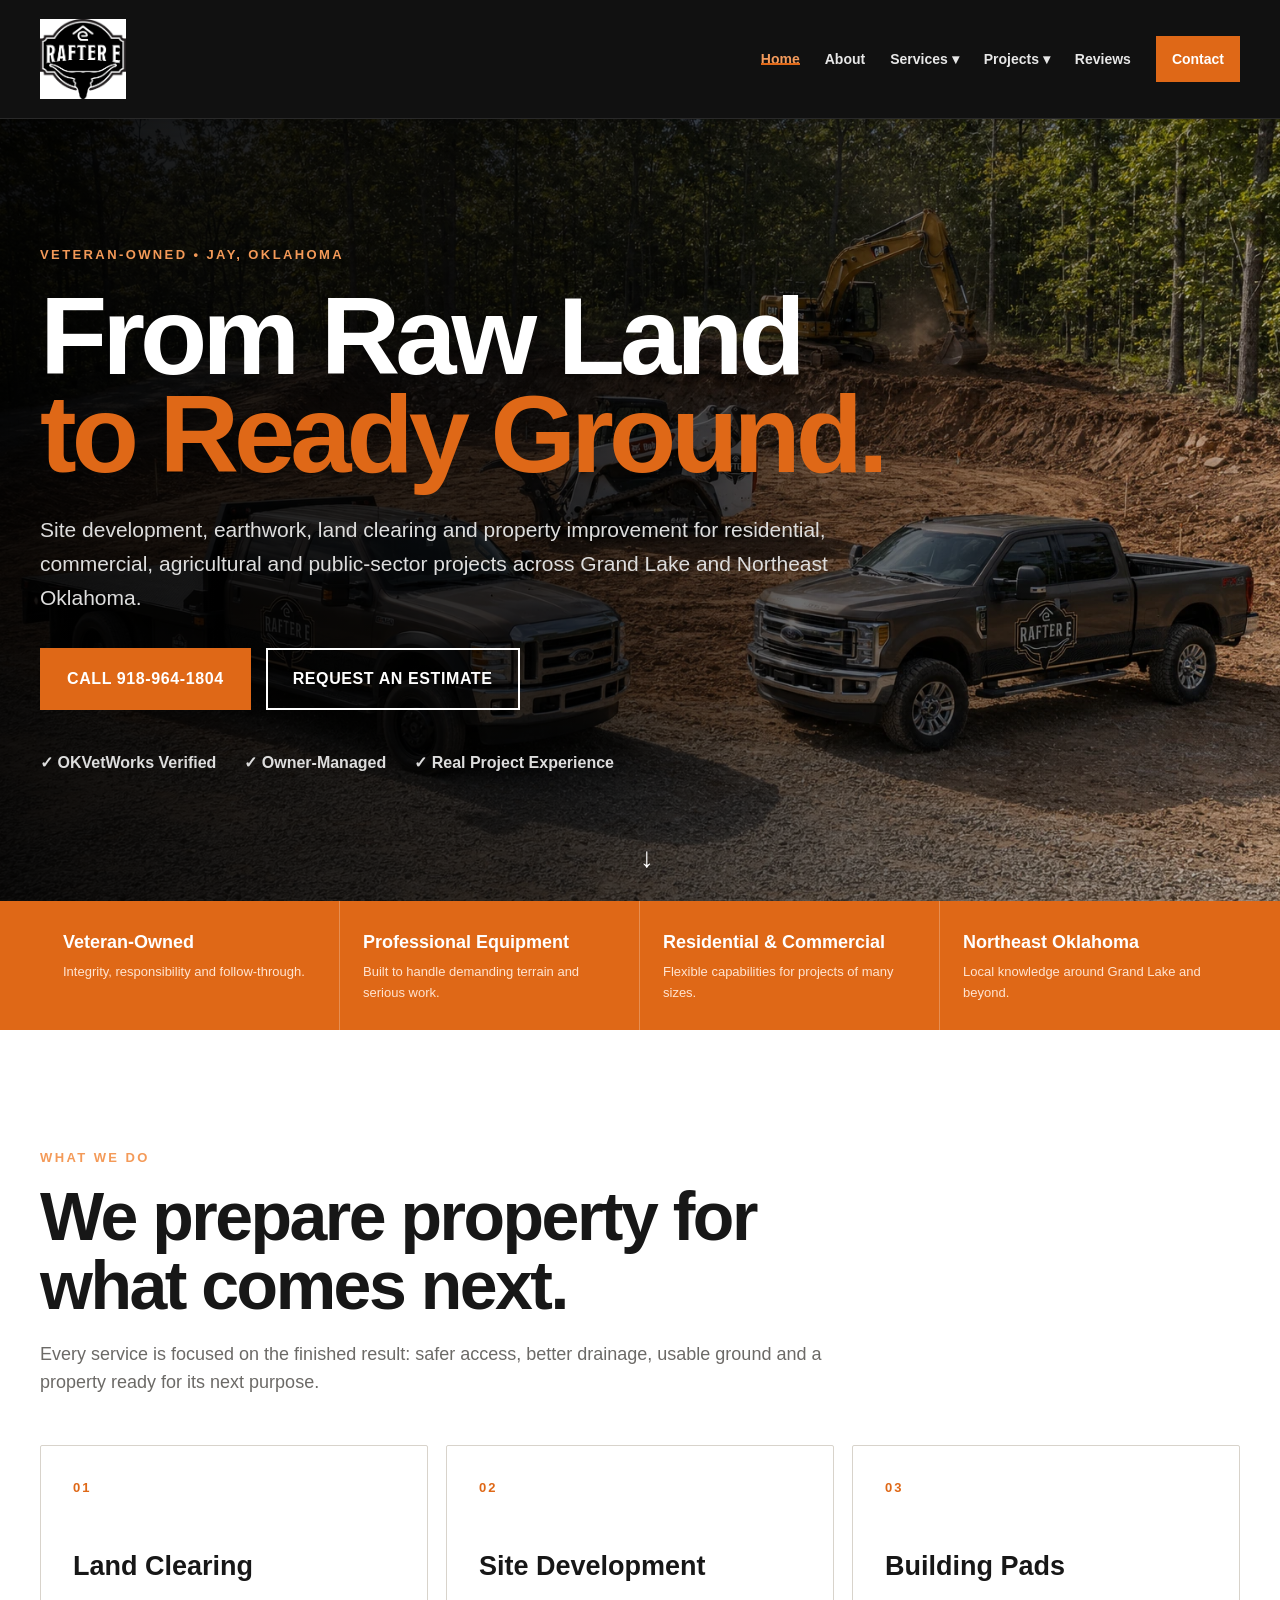
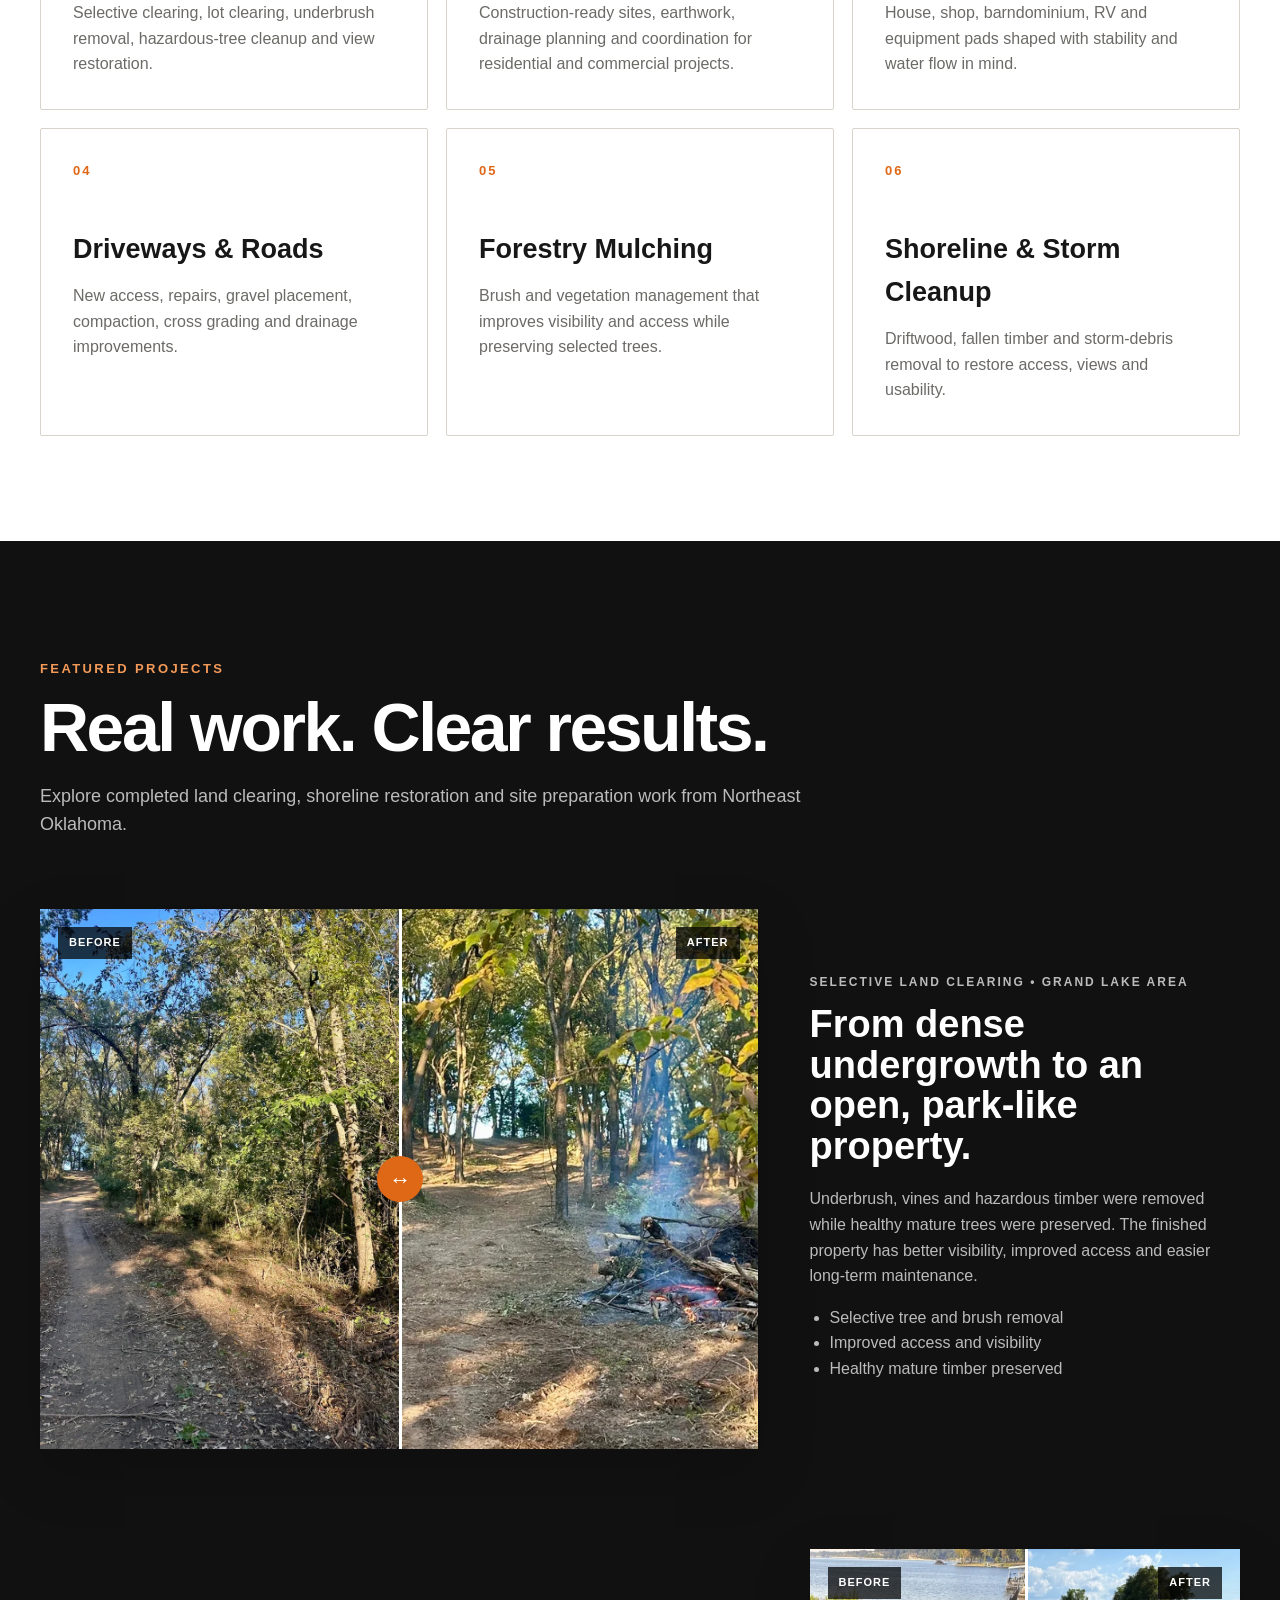
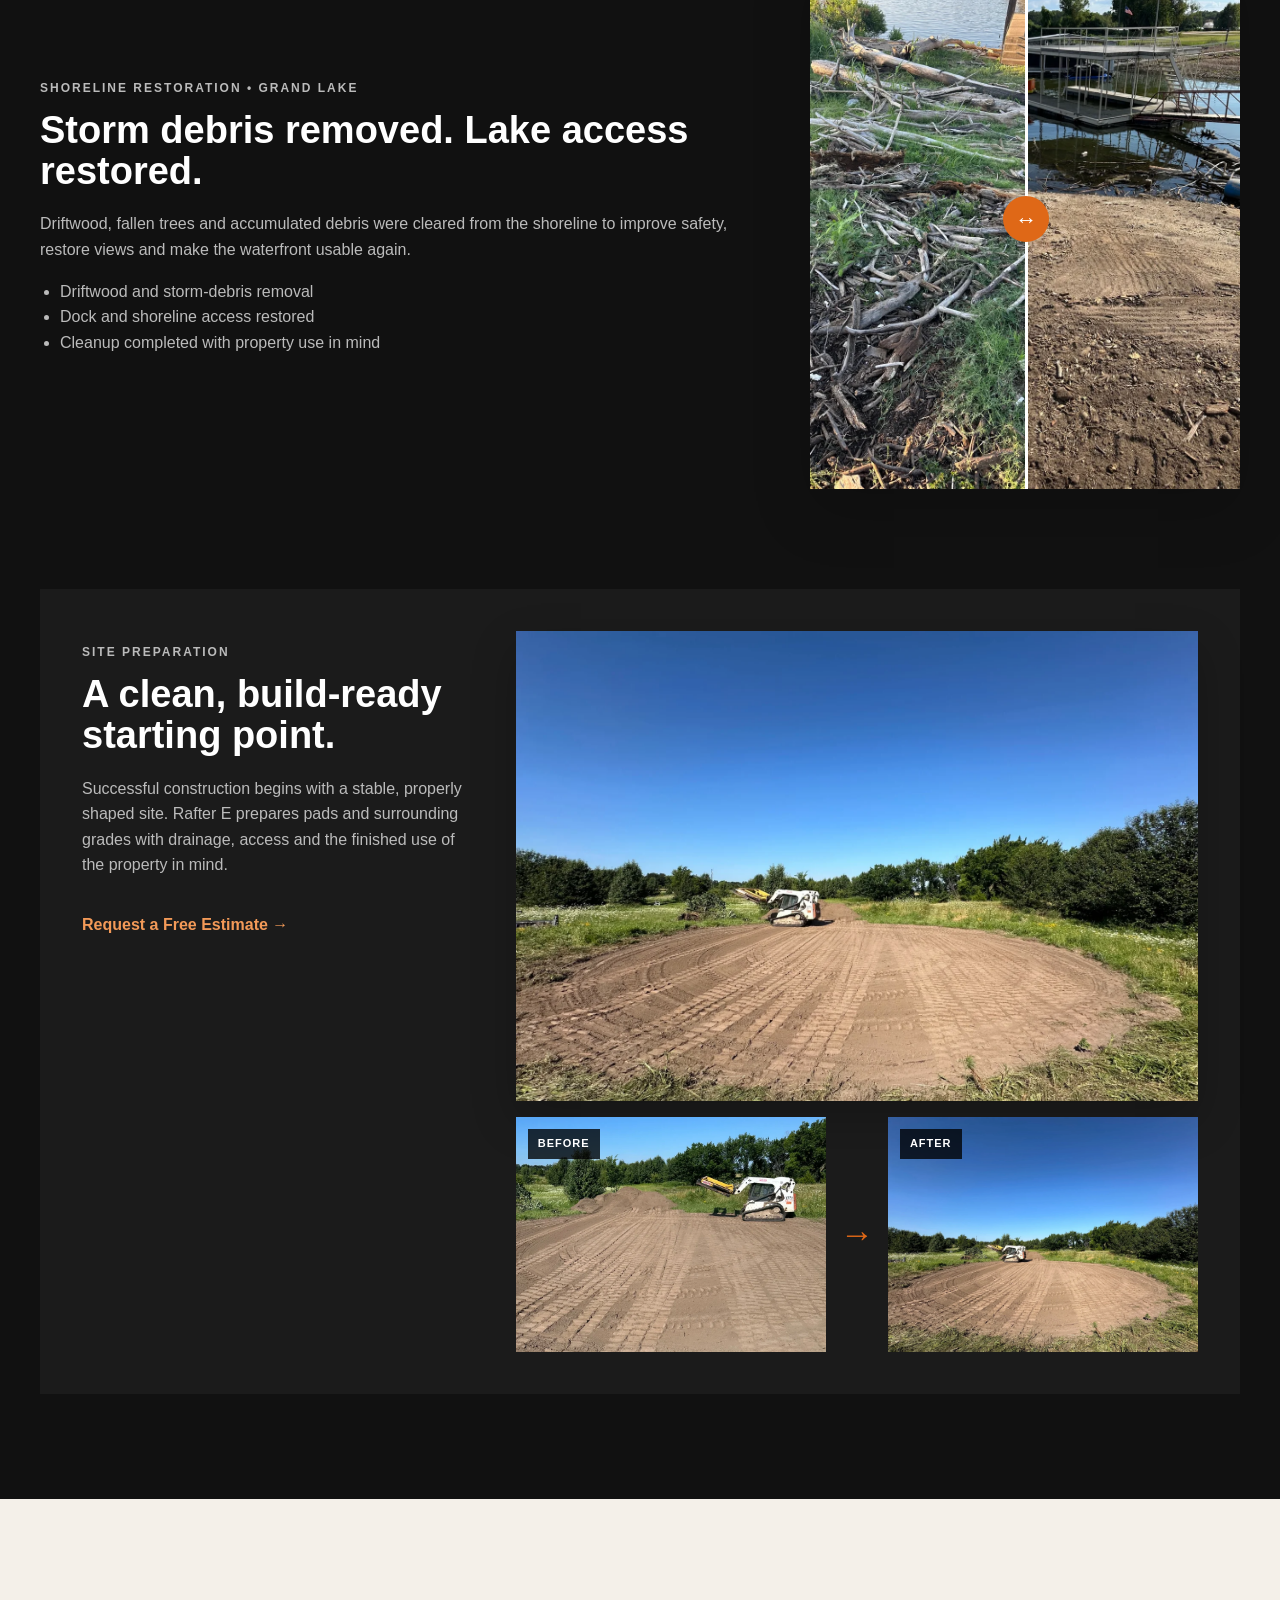
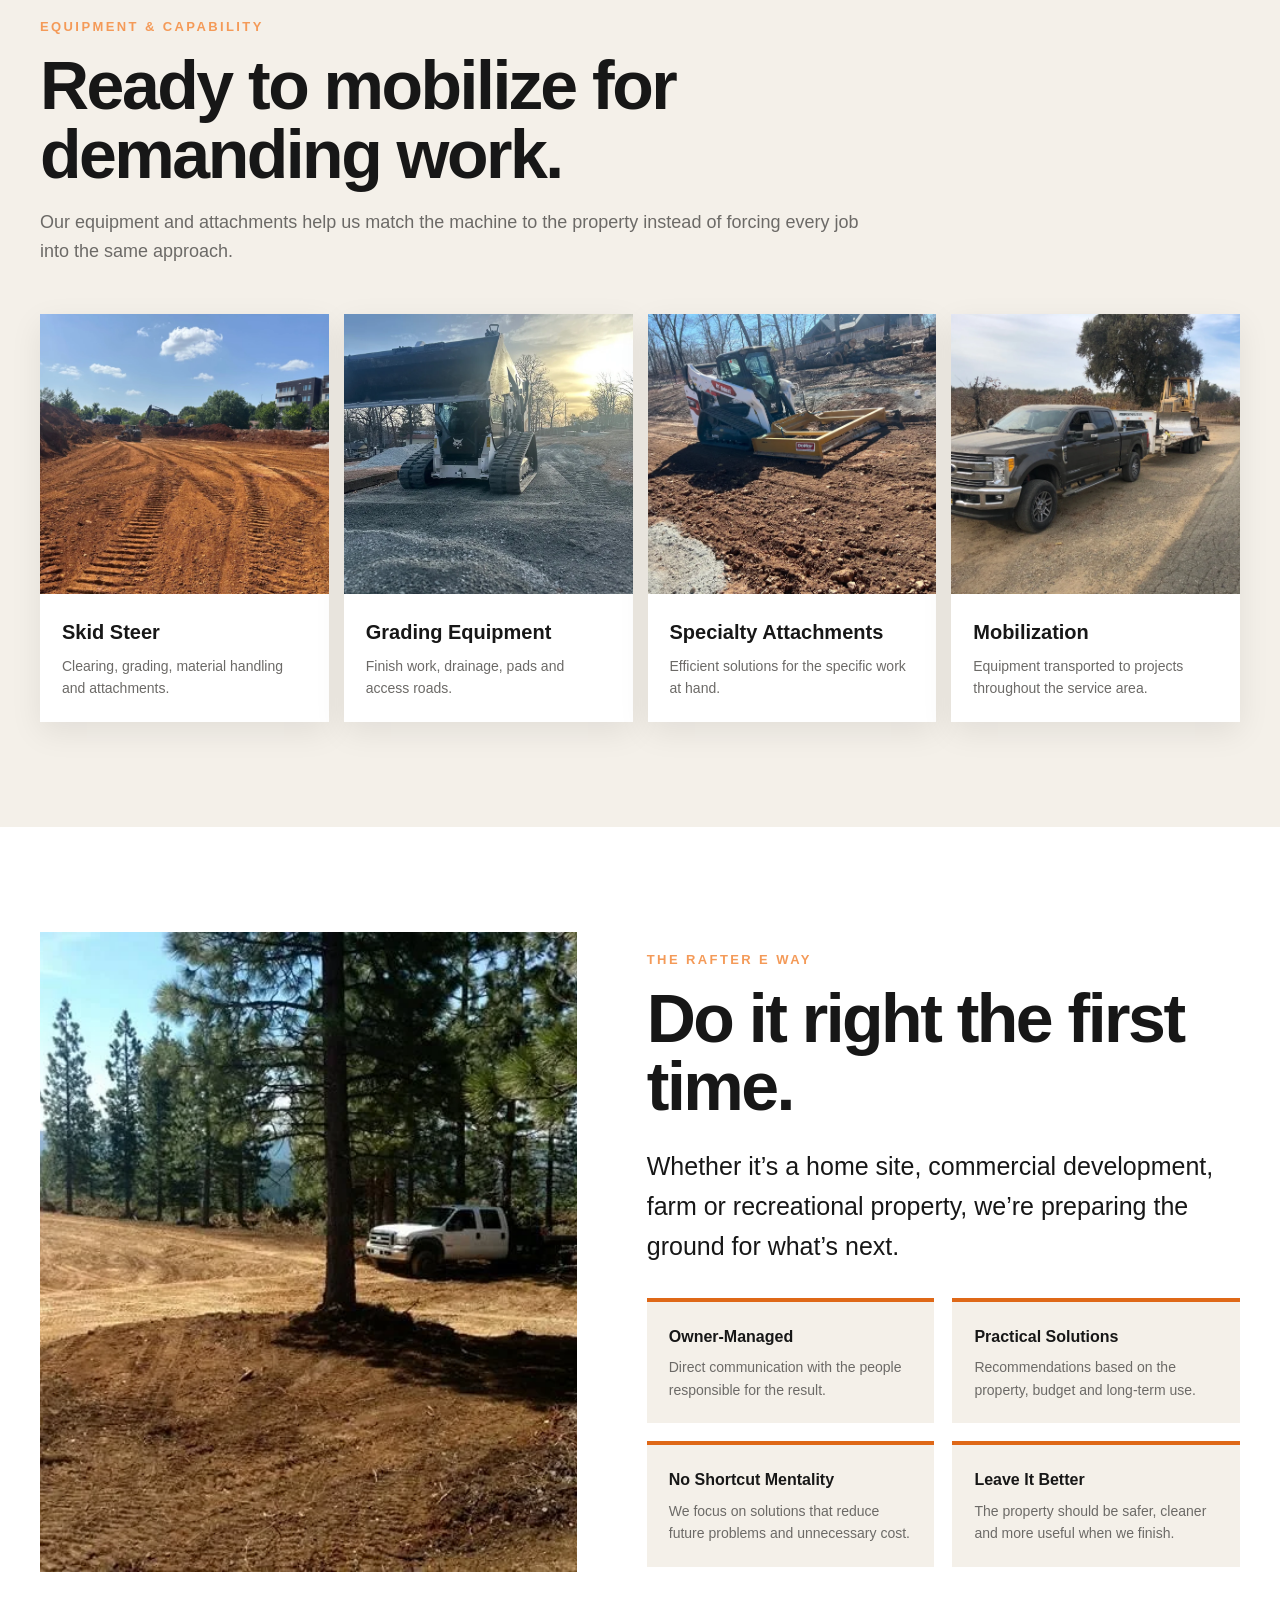
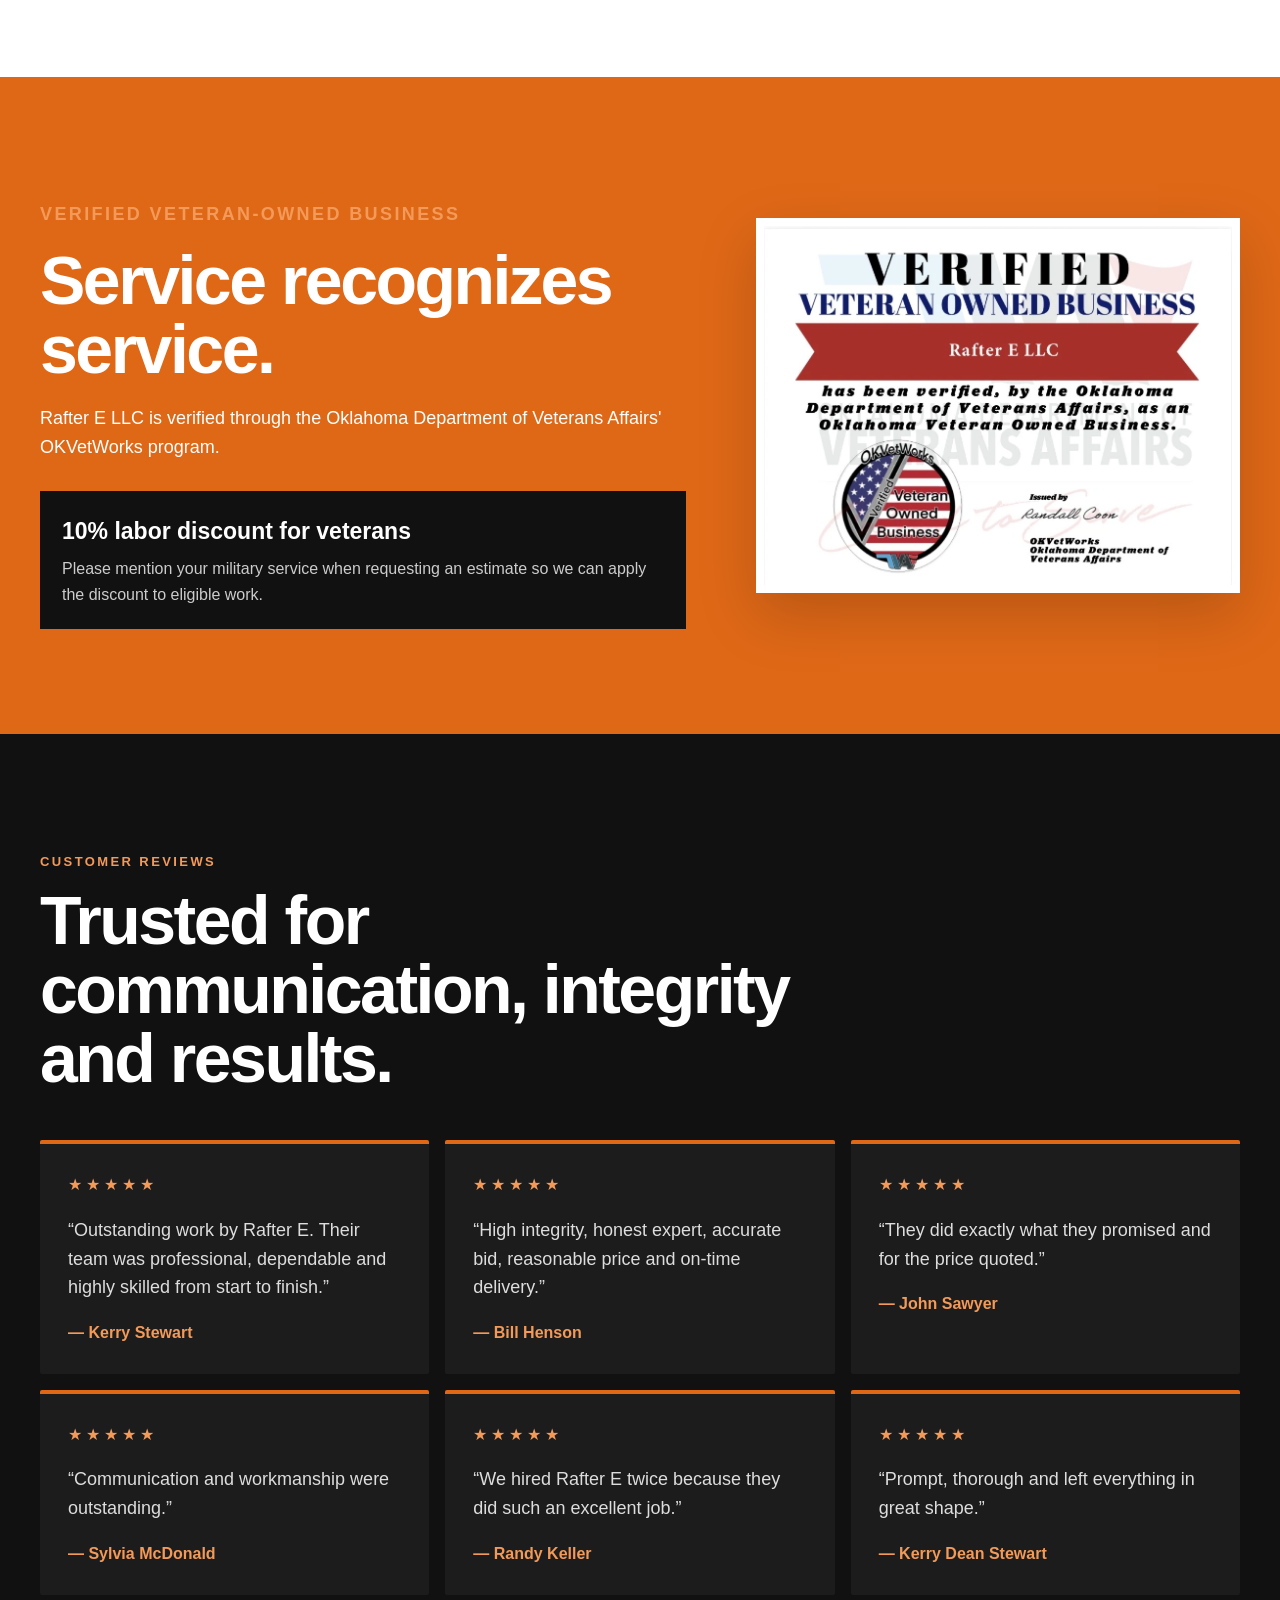
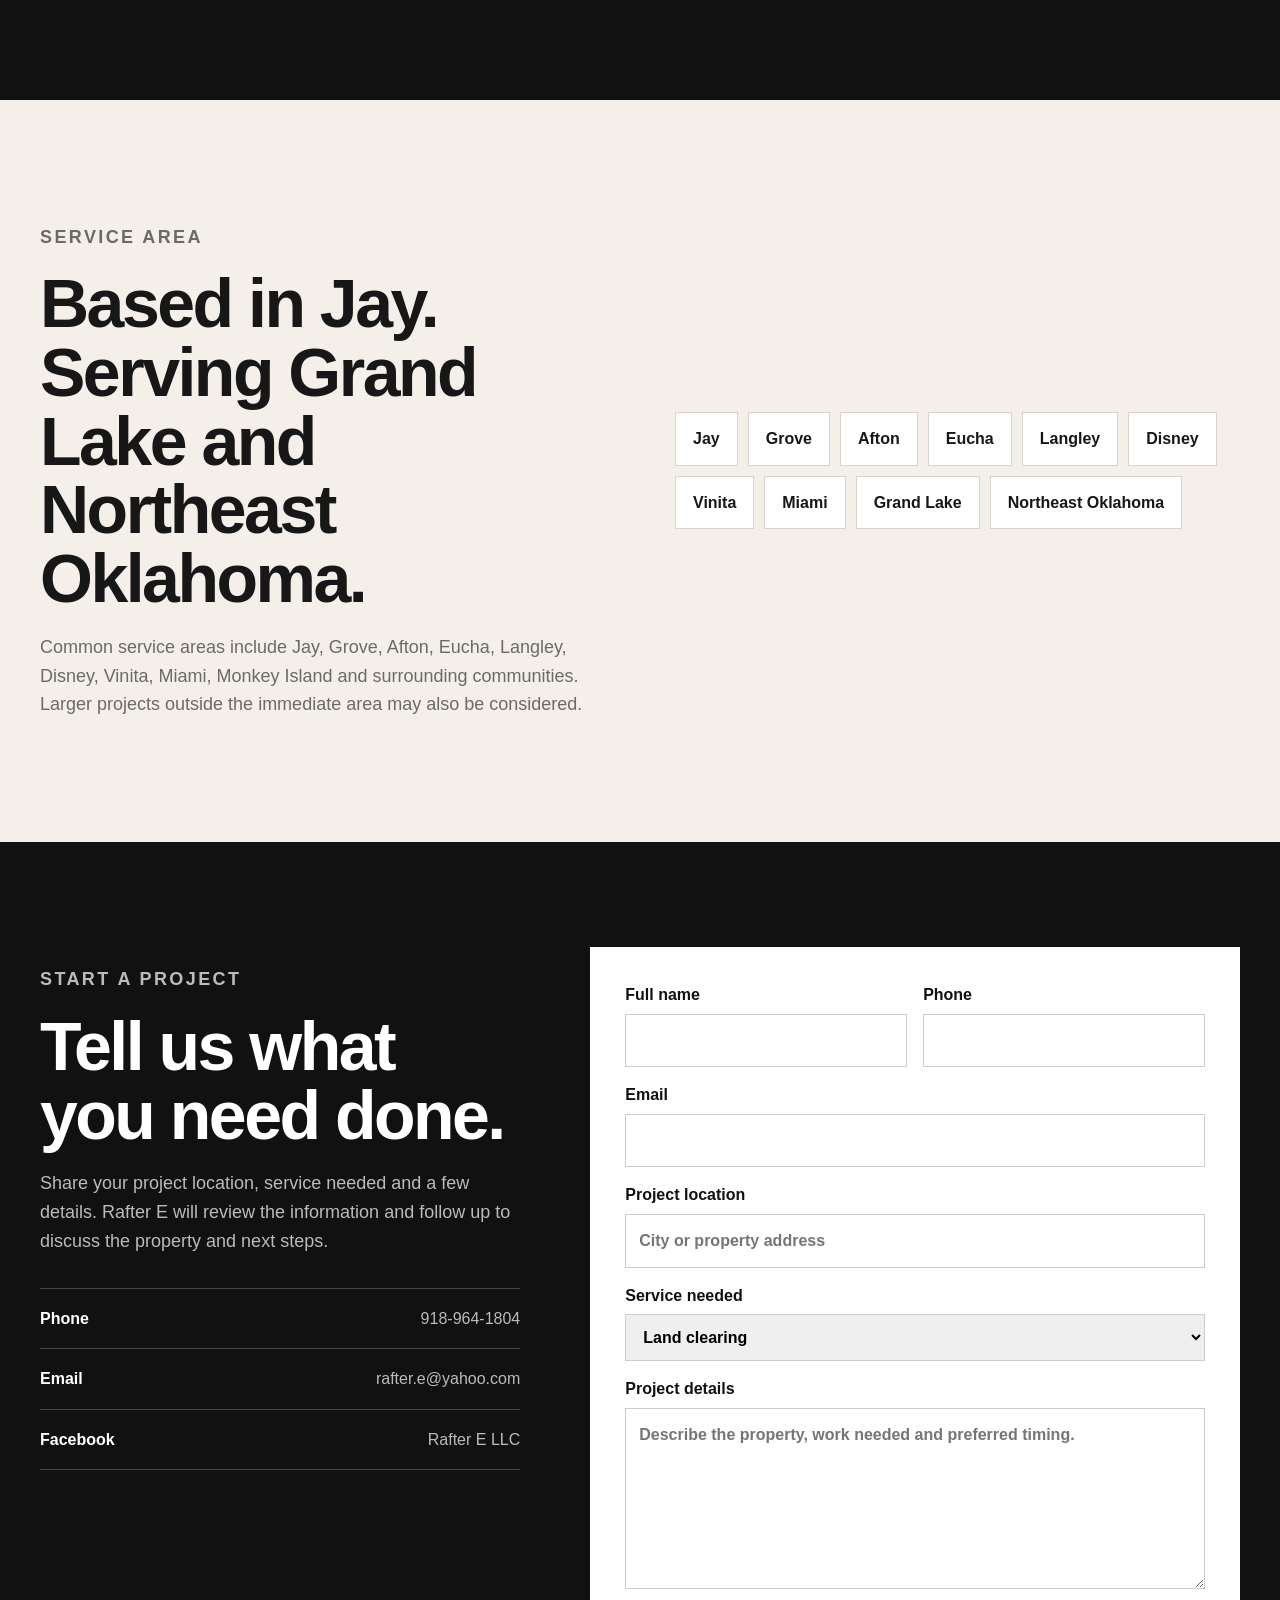
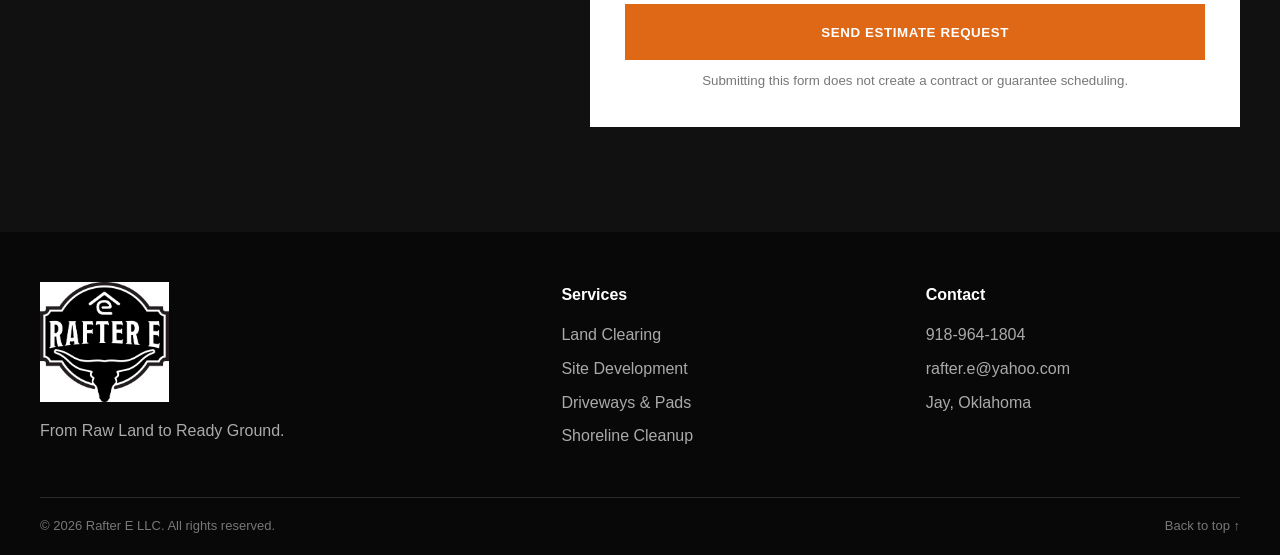
==== commit 12a6bc37: "Add files via upload" ====
--- a/index.html
+++ b/index.html
@@ -56,57 +56,152 @@
   </header>
 
   <main id="main">
-    <section class="section homepage-featured-projects">
-  <div class="container">
-    <div class="section-heading">
-      <p class="eyebrow">Featured Projects</p>
-      <h2>Real work. Real results.</h2>
-      <p>A closer look at a few Rafter E projects from around Northeast Oklahoma.</p>
-    </div>
-
-    <div class="featured-project-grid">
-      <article class="featured-project-card">
-        <a href="paradise-cove.html">
-          <img src="assets/images/paradise-cove.webp" alt="Paradise Cove RV Park project in Afton Oklahoma" loading="lazy">
-        </a>
-        <div class="featured-project-copy">
-          <p class="project-kicker">Commercial Site Development</p>
-          <h3>Paradise Cove RV Park</h3>
-          <p>Nine-space RV park development in Afton, Oklahoma, with Rafter E serving as prime contractor.</p>
-          <a class="text-link" href="paradise-cove.html">View Project →</a>
-        </div>
-      </article>
-
-      <article class="featured-project-card">
-        <a href="smith-property.html">
-          <img src="assets/images/land-after.webp" alt="Smith Property land clearing project in Grove Oklahoma" loading="lazy">
-        </a>
-        <div class="featured-project-copy">
-          <p class="project-kicker">Land Clearing</p>
-          <h3>Smith Property</h3>
-          <p>Approximately eight acres transformed from dense woods into a more open, park-like property.</p>
-          <a class="text-link" href="smith-property.html">View Project →</a>
-        </div>
-      </article>
-
-      <article class="featured-project-card">
-        <a href="mountain-bike-trail.html">
-          <img src="assets/images/trail-wide.webp" alt="Mountain bike trail project in Eucha Oklahoma" loading="lazy">
-        </a>
-        <div class="featured-project-copy">
-          <p class="project-kicker">Recreational Construction</p>
-          <h3>Mountain Bike Trail</h3>
-          <p>An approximately ¾-mile trail built through extremely steep terrain in Eucha, Oklahoma.</p>
-          <a class="text-link" href="mountain-bike-trail.html">View Project →</a>
-        </div>
-      </article>
-    </div>
-
-    <div class="featured-projects-cta">
-      <a class="button secondary" href="projects.html">View All Projects</a>
-    </div>
+    <section class="hero" id="top">
+      <div class="hero-bg" aria-hidden="true"></div>
+      <div class="container hero-content">
+        <div class="hero-badge">Veteran-Owned • Jay, Oklahoma</div>
+        <h1>From Raw Land<br><span>to Ready Ground.</span></h1>
+        <p>Site development, earthwork, land clearing and property improvement for residential, commercial, agricultural and public-sector projects across Grand Lake and Northeast Oklahoma.</p>
+        <div class="hero-actions">
+          <a class="button primary" href="tel:+19189641804">Call 918-964-1804</a>
+          <a class="button outline" href="contact.html">Request an Estimate</a>
+        </div>
+        <div class="trust-row">
+          <span>✓ OKVetWorks Verified</span>
+          <span>✓ Owner-Managed</span>
+          <span>✓ Real Project Experience</span>
+        </div>
+      </div>
+      <a class="scroll-cue" href="#services" aria-label="Scroll to services">↓</a>
+    </section>
+
+    <section class="proof-bar">
+      <div class="container proof-grid">
+        <article><strong>Veteran-Owned</strong><span>Integrity, responsibility and follow-through.</span></article>
+        <article><strong>Professional Equipment</strong><span>Built to handle demanding terrain and serious work.</span></article>
+        <article><strong>Residential & Commercial</strong><span>Flexible capabilities for projects of many sizes.</span></article>
+        <article><strong>Northeast Oklahoma</strong><span>Local knowledge around Grand Lake and beyond.</span></article>
+      </div>
+    </section>
+
+    <section class="section services" id="services">
+      <div class="container">
+        <div class="section-heading reveal">
+          <p class="eyebrow">What We Do</p>
+          <h2>We prepare property for what comes next.</h2>
+          <p>Every service is focused on the finished result: safer access, better drainage, usable ground and a property ready for its next purpose.</p>
+        </div>
+        <div class="service-grid">
+          <article class="service-card reveal">
+            <div class="service-icon">01</div>
+            <h3>Land Clearing</h3>
+            <p>Selective clearing, lot clearing, underbrush removal, hazardous-tree cleanup and view restoration.</p>
+          </article>
+          <article class="service-card reveal">
+            <div class="service-icon">02</div>
+            <h3>Site Development</h3>
+            <p>Construction-ready sites, earthwork, drainage planning and coordination for residential and commercial projects.</p>
+          </article>
+          <article class="service-card reveal">
+            <div class="service-icon">03</div>
+            <h3>Building Pads</h3>
+            <p>House, shop, barndominium, RV and equipment pads shaped with stability and water flow in mind.</p>
+          </article>
+          <article class="service-card reveal">
+            <div class="service-icon">04</div>
+            <h3>Driveways & Roads</h3>
+            <p>New access, repairs, gravel placement, compaction, cross grading and drainage improvements.</p>
+          </article>
+          <article class="service-card reveal">
+            <div class="service-icon">05</div>
+            <h3>Forestry Mulching</h3>
+            <p>Brush and vegetation management that improves visibility and access while preserving selected trees.</p>
+          </article>
+          <article class="service-card reveal">
+            <div class="service-icon">06</div>
+            <h3>Shoreline & Storm Cleanup</h3>
+            <p>Driftwood, fallen timber and storm-debris removal to restore access, views and usability.</p>
+          </article>
+        </div>
+      </div>
+    </section>
+
+    <section class="section projects" id="projects">
+      <div class="container">
+        <div class="section-heading light reveal">
+          <p class="eyebrow">Featured Projects</p>
+          <h2>Real work. Clear results.</h2>
+          <p>Explore completed land clearing, shoreline restoration and site preparation work from Northeast Oklahoma.</p>
+        </div>
+
+        <article class="project-feature reveal">
+          <div class="comparison" data-comparison>
+            <img class="comparison-after" src="assets/images/clearing-after.webp" alt="Cleared wooded property after selective land clearing">
+            <div class="comparison-before-wrap">
+              <img class="comparison-before" src="assets/images/clearing-before.webp" alt="Dense wooded property before selective land clearing">
+            </div>
+            <input type="range" min="0" max="100" value="50" aria-label="Compare land clearing before and after">
+            <span class="label before">Before</span><span class="label after">After</span>
+            <span class="handle" aria-hidden="true"></span>
+          </div>
+          <div class="project-copy">
+            <p class="project-kicker">Selective Land Clearing • Grand Lake Area</p>
+            <h3>From dense undergrowth to an open, park-like property.</h3>
+            <p>Underbrush, vines and hazardous timber were removed while healthy mature trees were preserved. The finished property has better visibility, improved access and easier long-term maintenance.</p>
+            <ul>
+              <li>Selective tree and brush removal</li>
+              <li>Improved access and visibility</li>
+              <li>Healthy mature timber preserved</li>
+            </ul>
+          </div>
+        </article>
+
+        <article class="project-feature reverse reveal">
+          <div class="comparison" data-comparison>
+            <img class="comparison-after" src="assets/images/shoreline-after.webp" alt="Grand Lake shoreline after cleanup">
+            <div class="comparison-before-wrap">
+              <img class="comparison-before" src="assets/images/shoreline-before.webp" alt="Grand Lake shoreline before cleanup">
+            </div>
+            <input type="range" min="0" max="100" value="50" aria-label="Compare shoreline before and after">
+            <span class="label before">Before</span><span class="label after">After</span>
+            <span class="handle" aria-hidden="true"></span>
+          </div>
+          <div class="project-copy">
+            <p class="project-kicker">Shoreline Restoration • Grand Lake</p>
+            <h3>Storm debris removed. Lake access restored.</h3>
+            <p>Driftwood, fallen trees and accumulated debris were cleared from the shoreline to improve safety, restore views and make the waterfront usable again.</p>
+            <ul>
+              <li>Driftwood and storm-debris removal</li>
+              <li>Dock and shoreline access restored</li>
+              <li>Cleanup completed with property use in mind</li>
+            </ul>
+          </div>
+        </article>
+
+        <article class="site-prep site-prep-v12 reveal" id="featured-site-preparation">
+  <div class="site-prep-copy">
+    <p class="project-kicker">Site Preparation</p>
+    <h3>A clean, build-ready starting point.</h3>
+    <p>Successful construction begins with a stable, properly shaped site. Rafter E prepares pads and surrounding grades with drainage, access and the finished use of the property in mind.</p>
+    <a href="contact.html" class="text-link">Request a Free Estimate →</a>
   </div>
-</section>
+  <div class="site-prep-feature">
+    <img class="site-prep-main" src="assets/images/site-preparation-wide.webp" alt="Large finished site preparation and building pad">
+    <div class="site-prep-comparison" aria-label="Site preparation before and after views">
+      <figure>
+        <span>Before</span>
+        <img src="assets/images/site-preparation-finish.webp" alt="Site preparation before final completion">
+      </figure>
+      <div class="comparison-arrow" aria-hidden="true">→</div>
+      <figure>
+        <span>After</span>
+        <img src="assets/images/site-preparation-wide.webp" alt="Finished build-ready site">
+      </figure>
+    </div>
+  </div>
+</article>
+      </div>
+    </section>
 
     <section class="section equipment" id="equipment">
       <div class="container">
--- a/assets/styles.css
+++ b/assets/styles.css
@@ -245,34 +245,3 @@
   .milling-showcase .milling-pair{grid-template-columns:1fr}
   .milling-showcase .milling-pair img{height:auto;max-height:520px}
 }
-
-/* Homepage Featured Projects */
-.featured-project-grid{
-  display:grid;
-  grid-template-columns:repeat(3,minmax(0,1fr));
-  gap:24px;
-  margin-top:34px;
-}
-.featured-project-card{
-  background:#fff;
-  overflow:hidden;
-  box-shadow:0 12px 34px rgba(0,0,0,.09);
-}
-.featured-project-card>a{display:block}
-.featured-project-card img{
-  width:100%;
-  height:260px;
-  object-fit:cover;
-  display:block;
-}
-.featured-project-copy{padding:24px}
-.featured-project-copy h3{margin:8px 0 10px}
-.featured-project-copy p{margin-top:0}
-.featured-projects-cta{margin-top:34px;text-align:center}
-@media(max-width:920px){
-  .featured-project-grid{grid-template-columns:1fr}
-  .featured-project-card img{height:320px}
-}
-@media(max-width:620px){
-  .featured-project-card img{height:240px}
-}
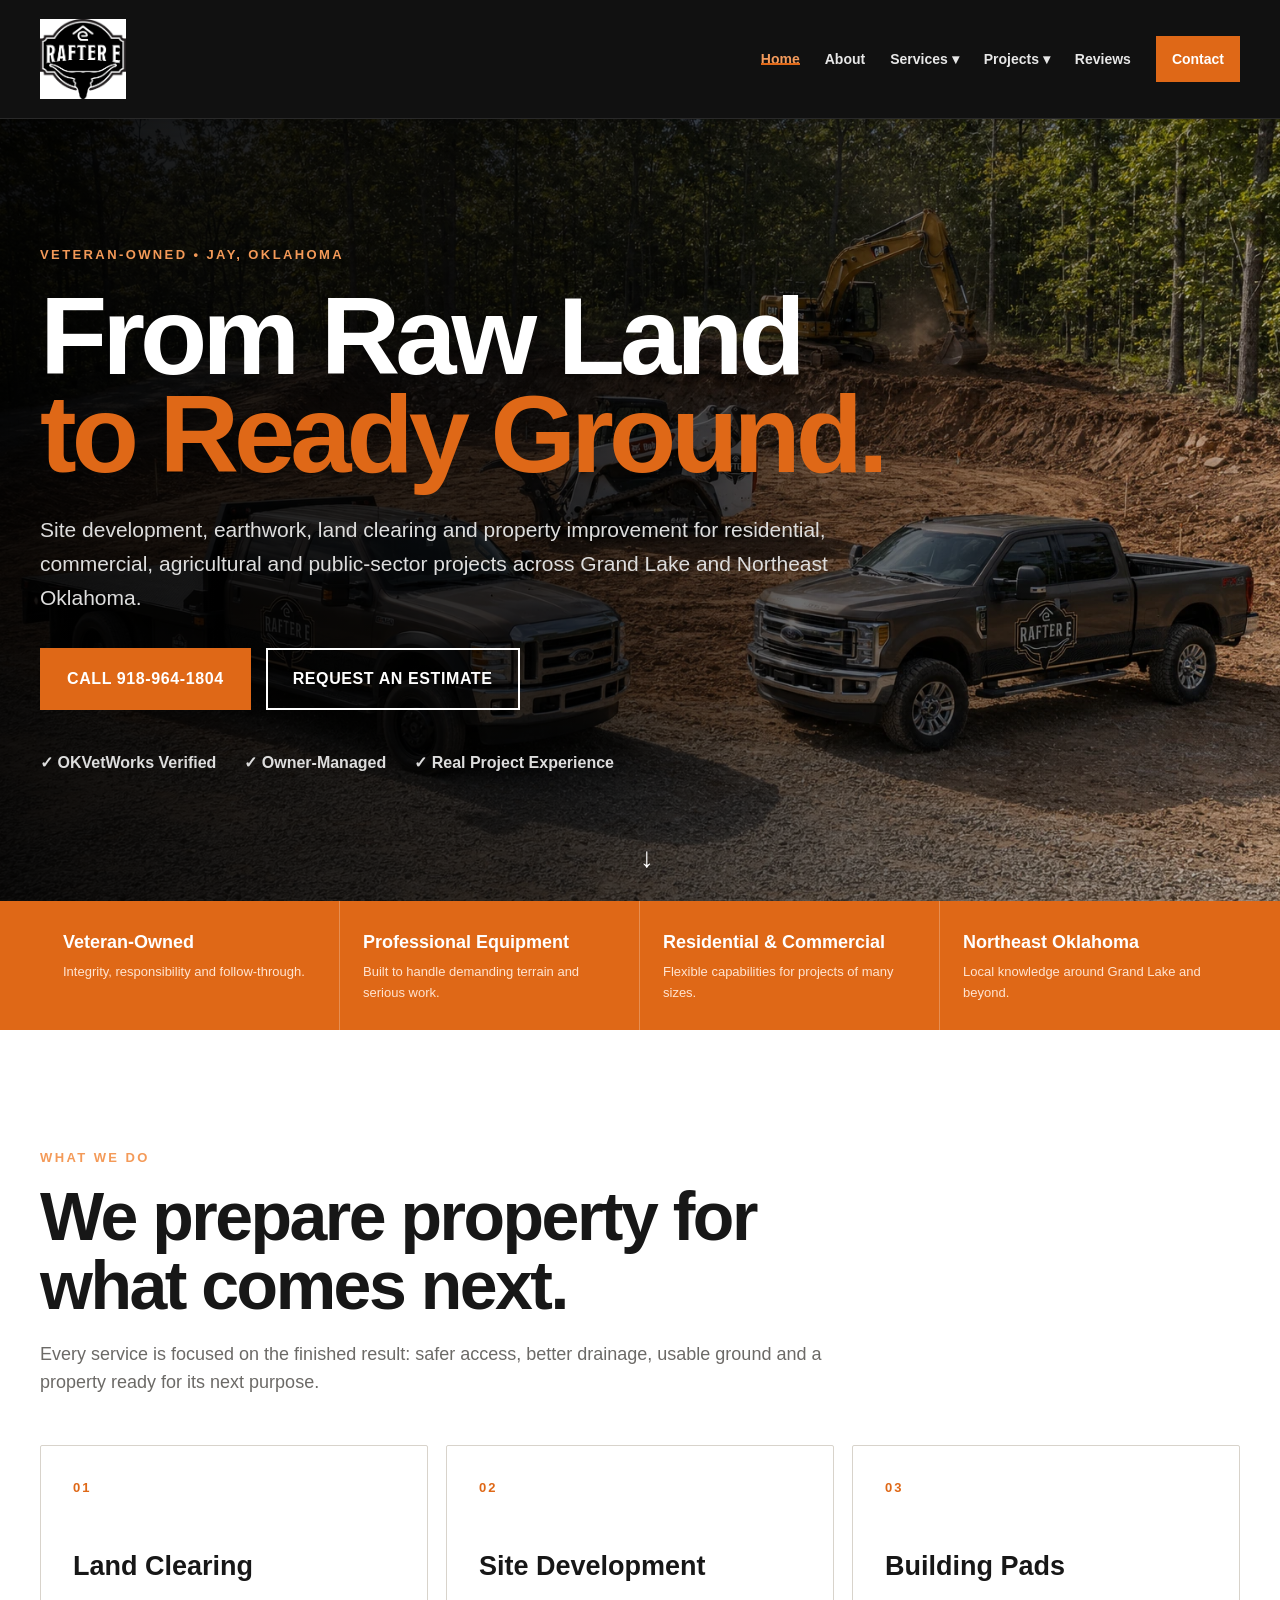
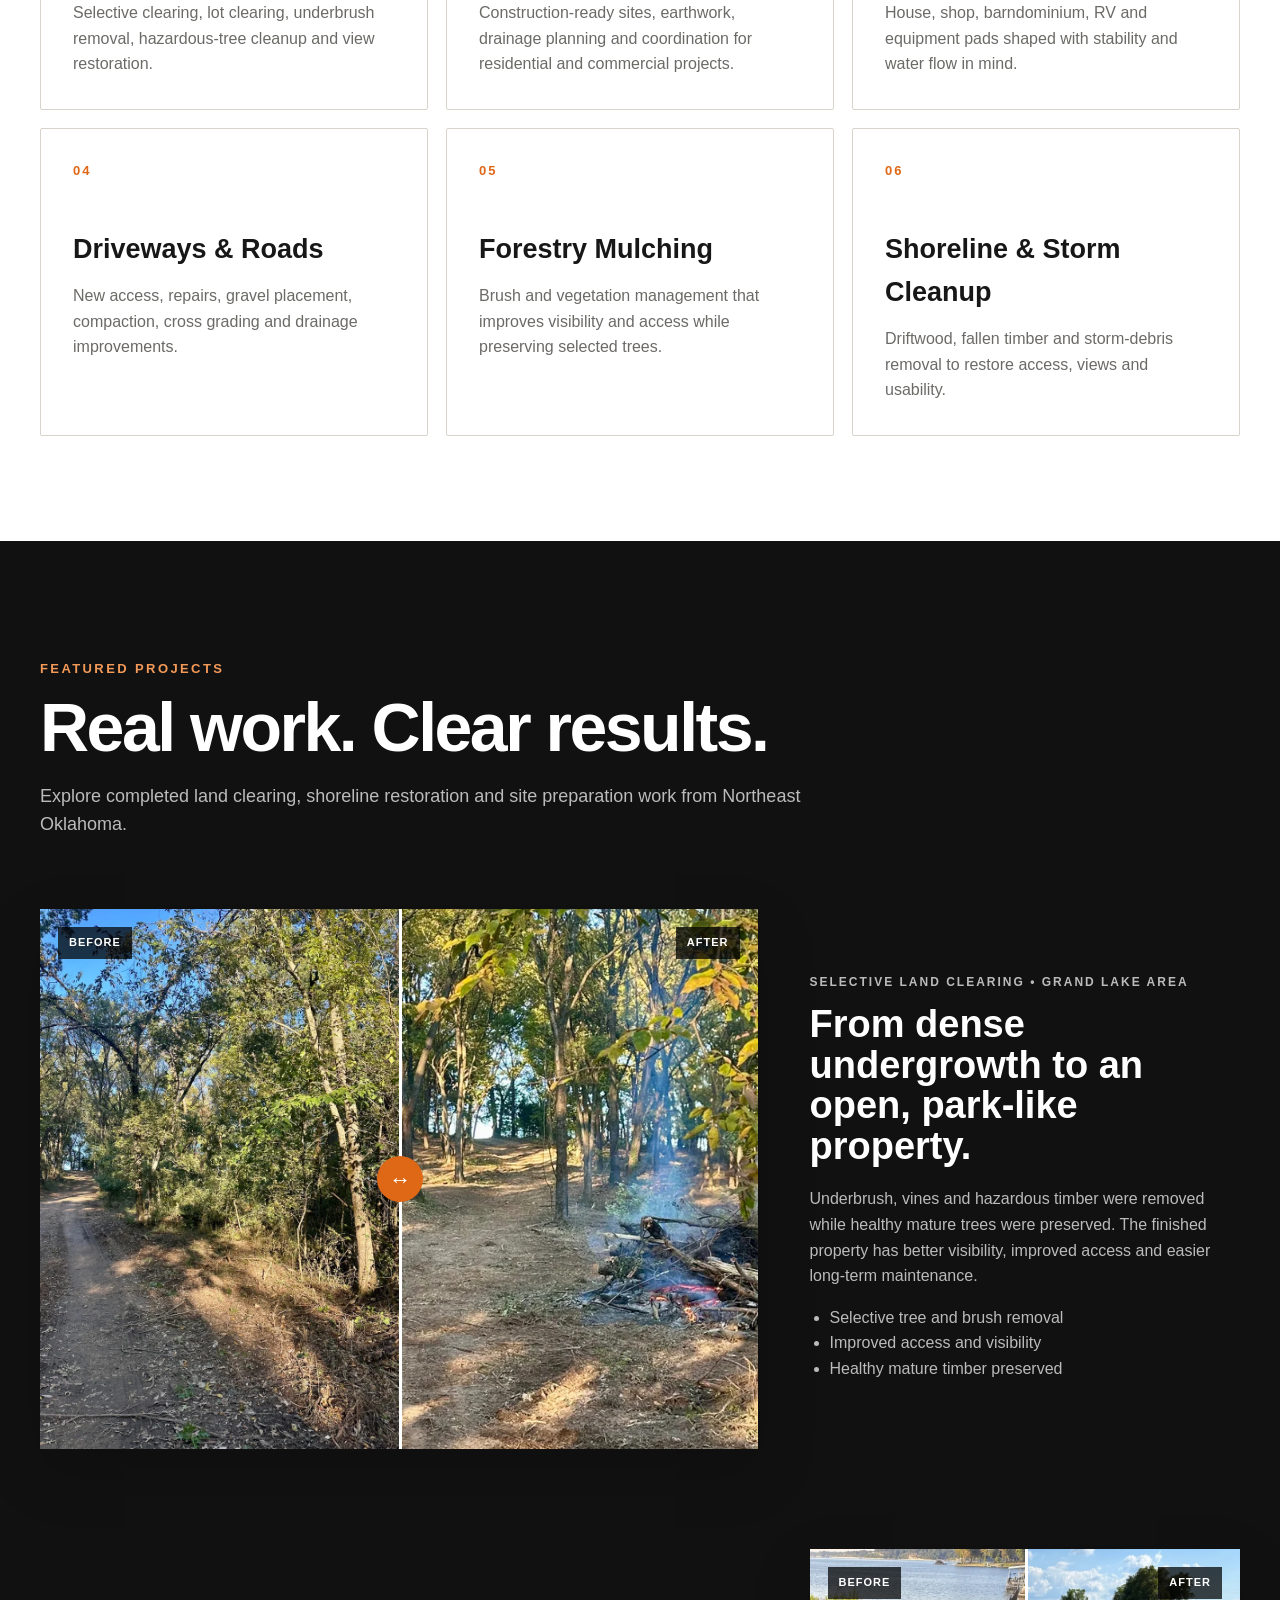
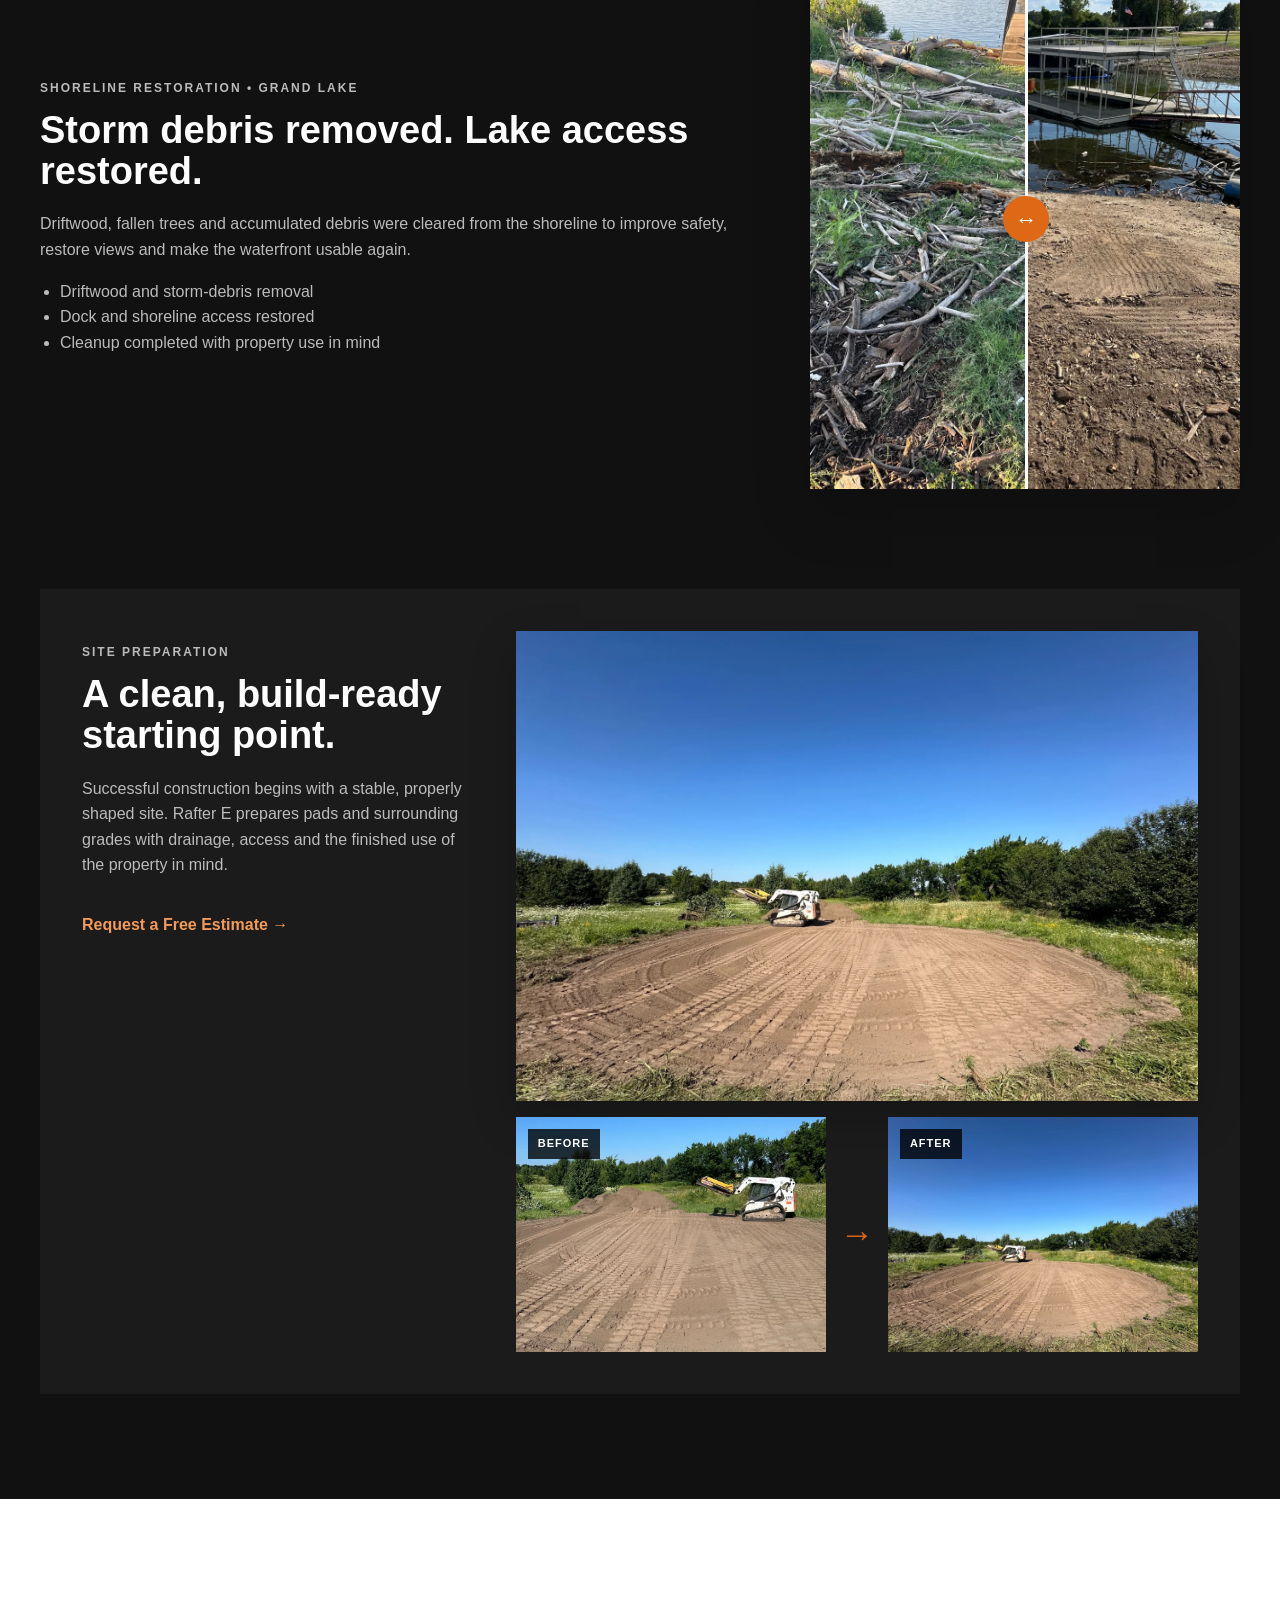
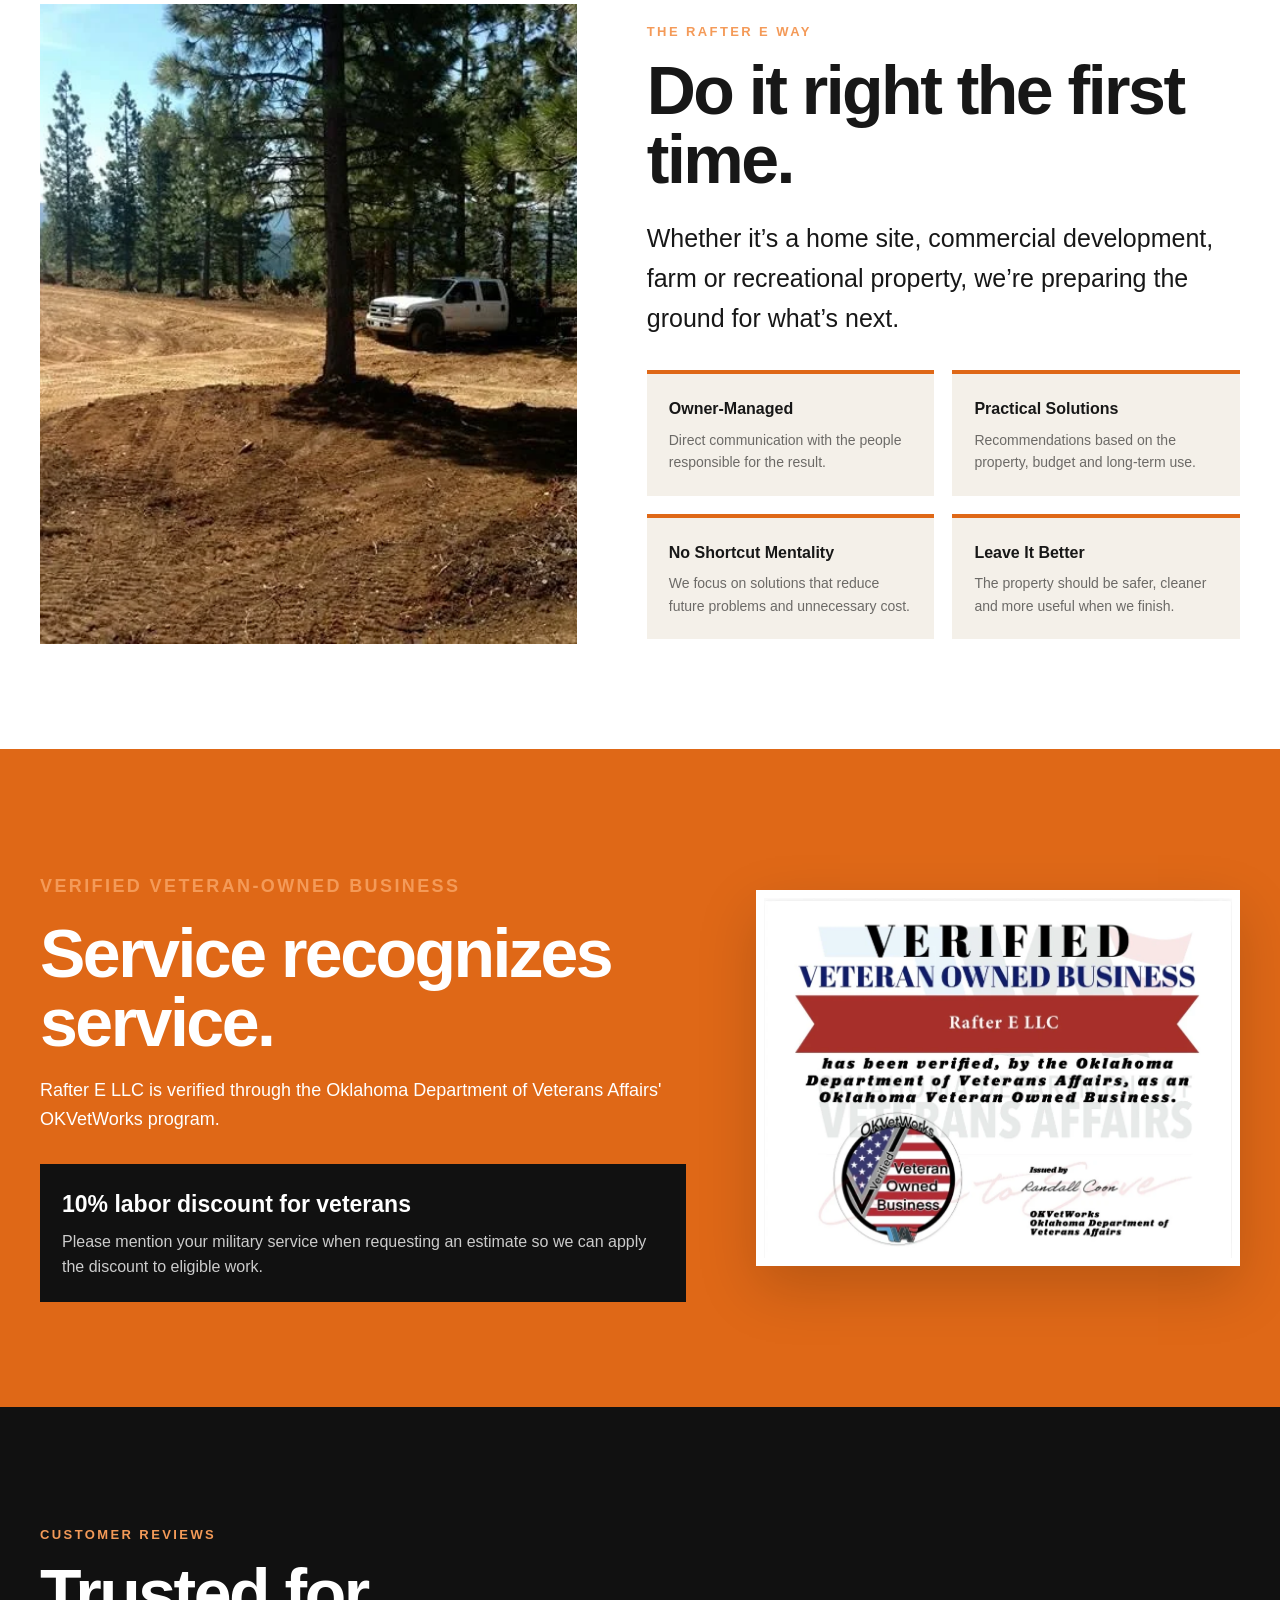
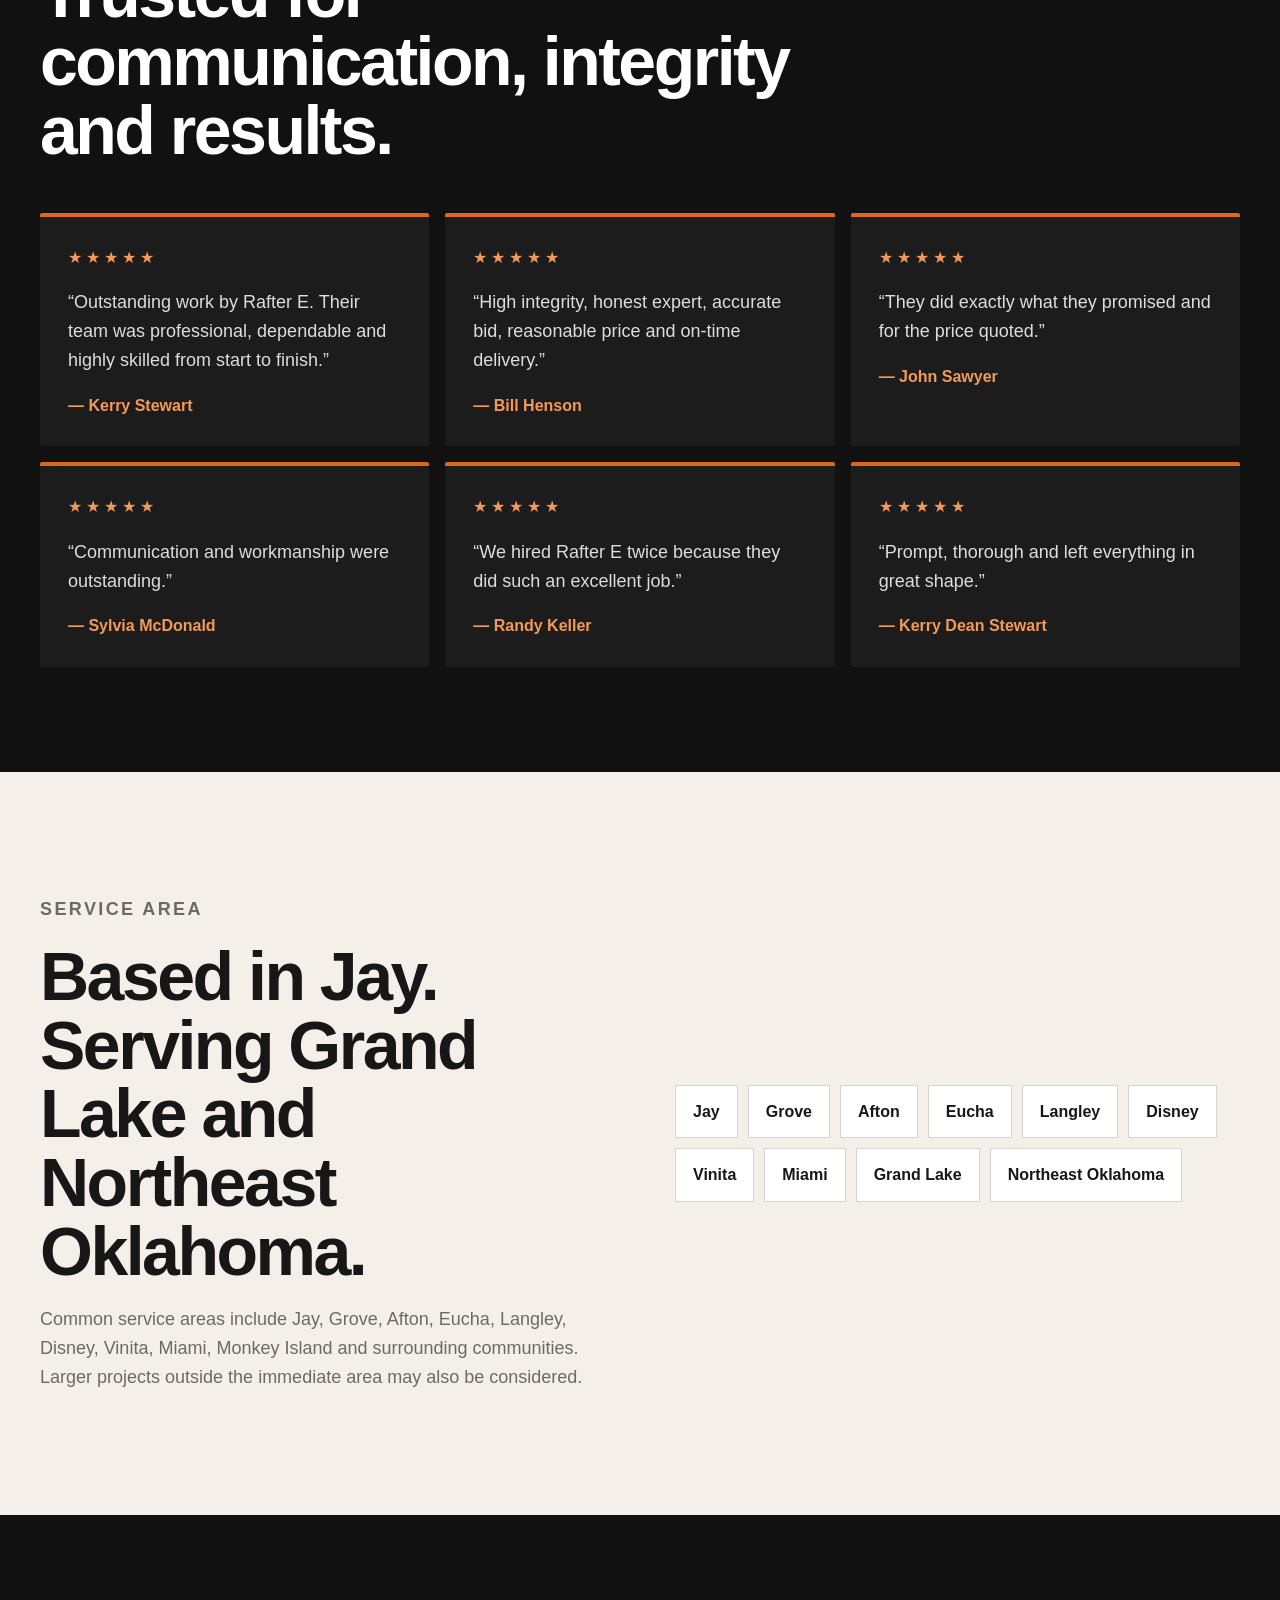
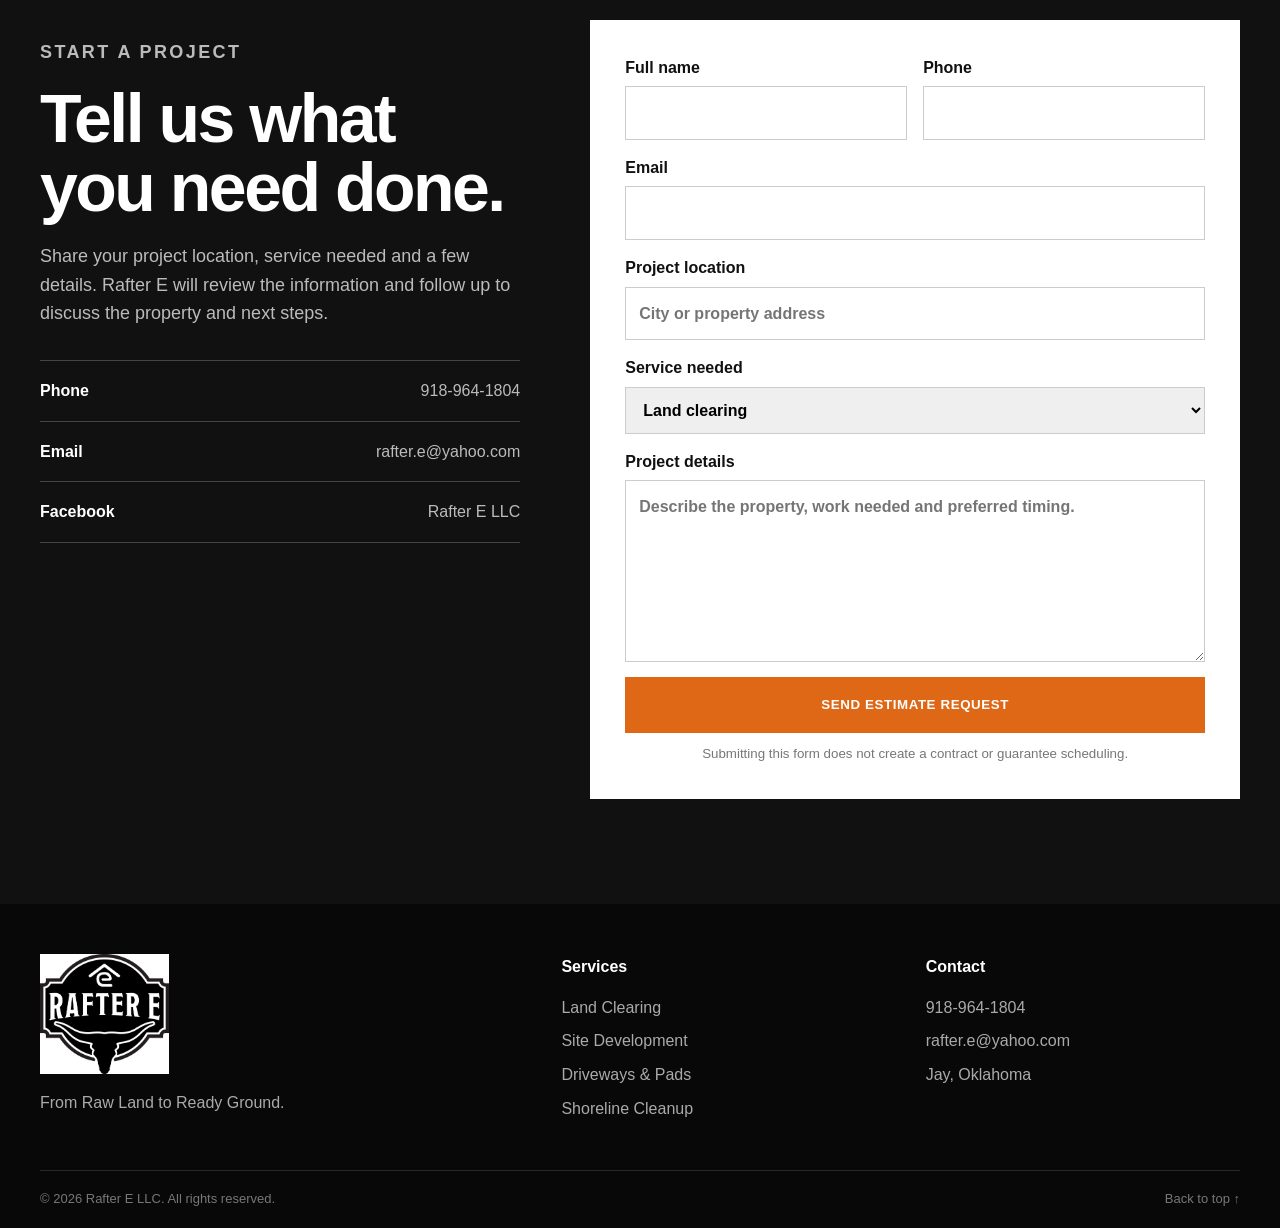
==== commit 0069f29d: "Add files via upload" ====
--- a/index.html
+++ b/index.html
@@ -203,21 +203,7 @@
       </div>
     </section>
 
-    <section class="section equipment" id="equipment">
-      <div class="container">
-        <div class="section-heading reveal">
-          <p class="eyebrow">Equipment & Capability</p>
-          <h2>Ready to mobilize for demanding work.</h2>
-          <p>Our equipment and attachments help us match the machine to the property instead of forcing every job into the same approach.</p>
-        </div>
-        <div class="equipment-grid">
-          <figure class="reveal"><img src="assets/images/equipment-skidsteer.webp" alt="Rafter E skid steer working"><figcaption><strong>Skid Steer</strong><span>Clearing, grading, material handling and attachments.</span></figcaption></figure>
-          <figure class="reveal"><img src="assets/images/equipment-grading.webp" alt="Rafter E grading gravel"><figcaption><strong>Grading Equipment</strong><span>Finish work, drainage, pads and access roads.</span></figcaption></figure>
-          <figure class="reveal"><img src="assets/images/equipment-boxblade.webp" alt="Rafter E skid steer with grading attachment"><figcaption><strong>Specialty Attachments</strong><span>Efficient solutions for the specific work at hand.</span></figcaption></figure>
-          <figure class="reveal"><img src="assets/images/equipment-transport.webp" alt="Rafter E truck transporting equipment"><figcaption><strong>Mobilization</strong><span>Equipment transported to projects throughout the service area.</span></figcaption></figure>
-        </div>
-      </div>
-    </section>
+    
 
     <section class="section difference" id="about">
       <div class="container difference-grid">
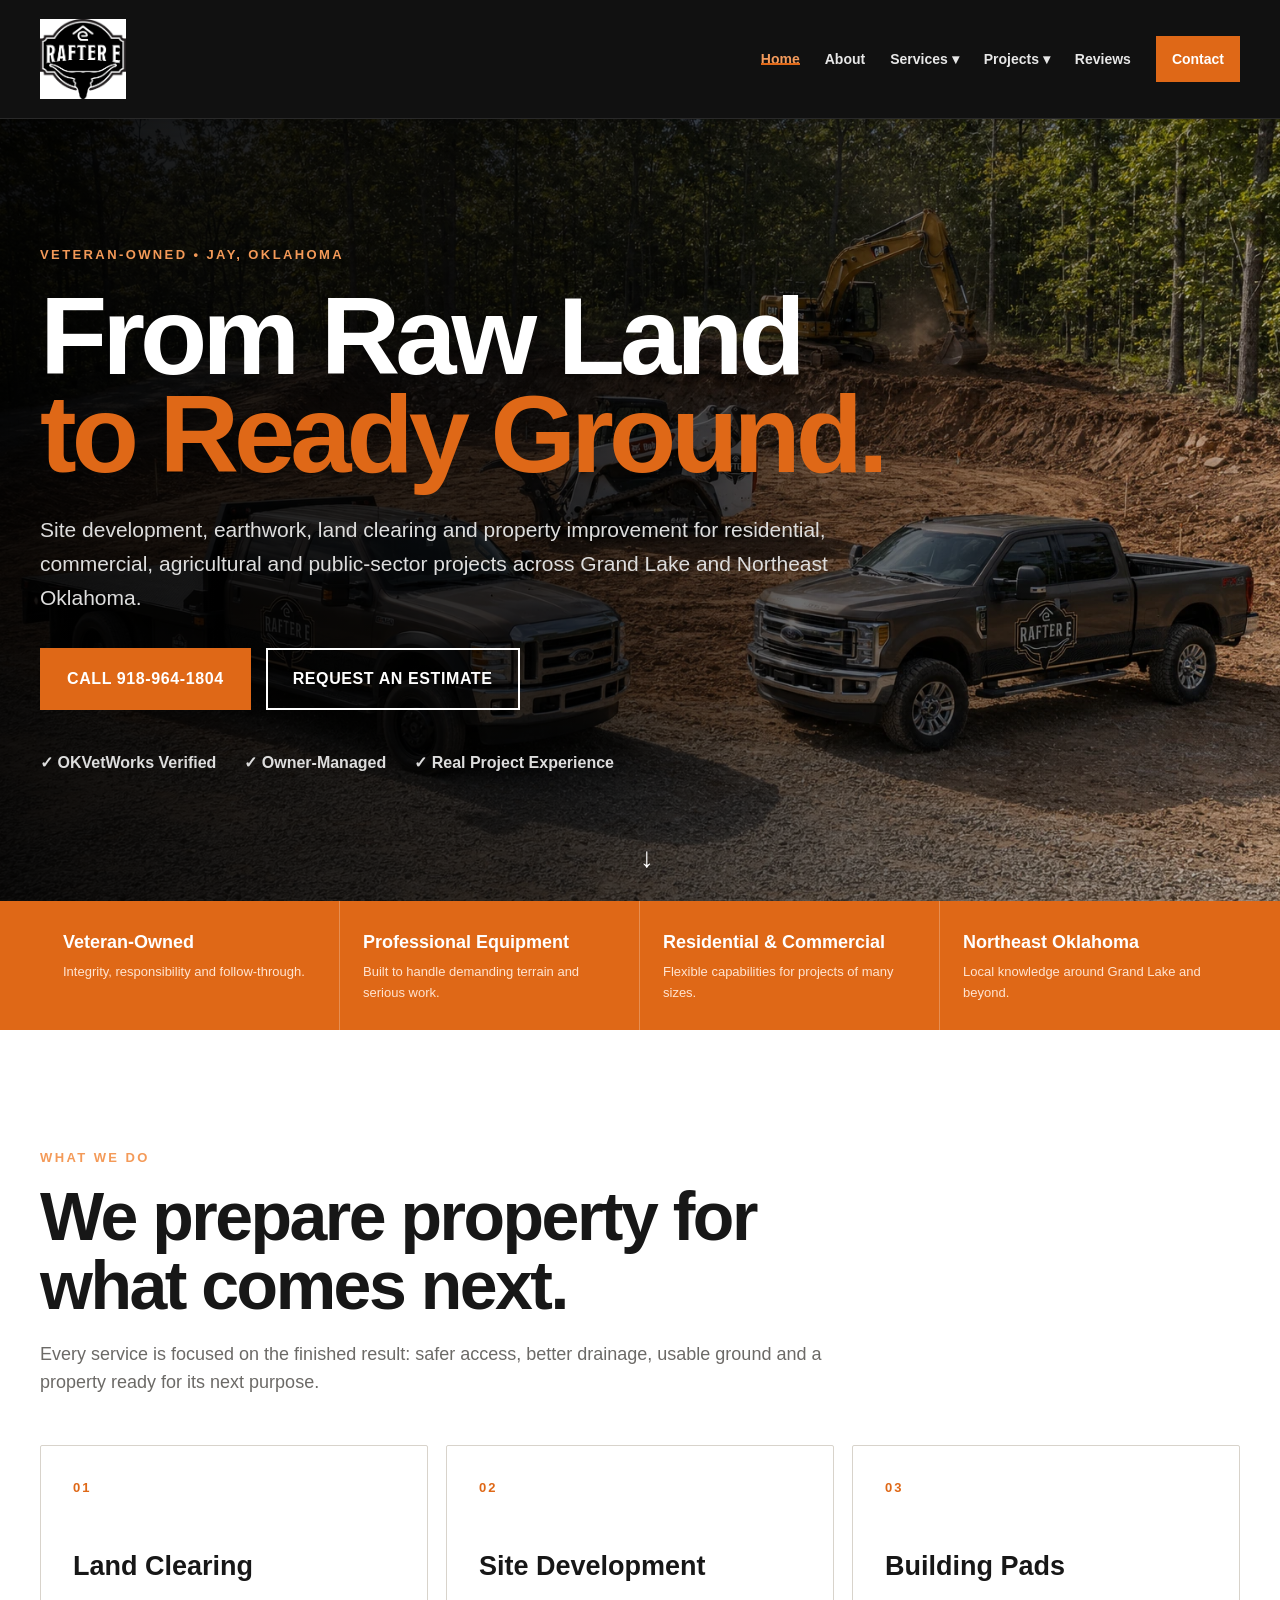
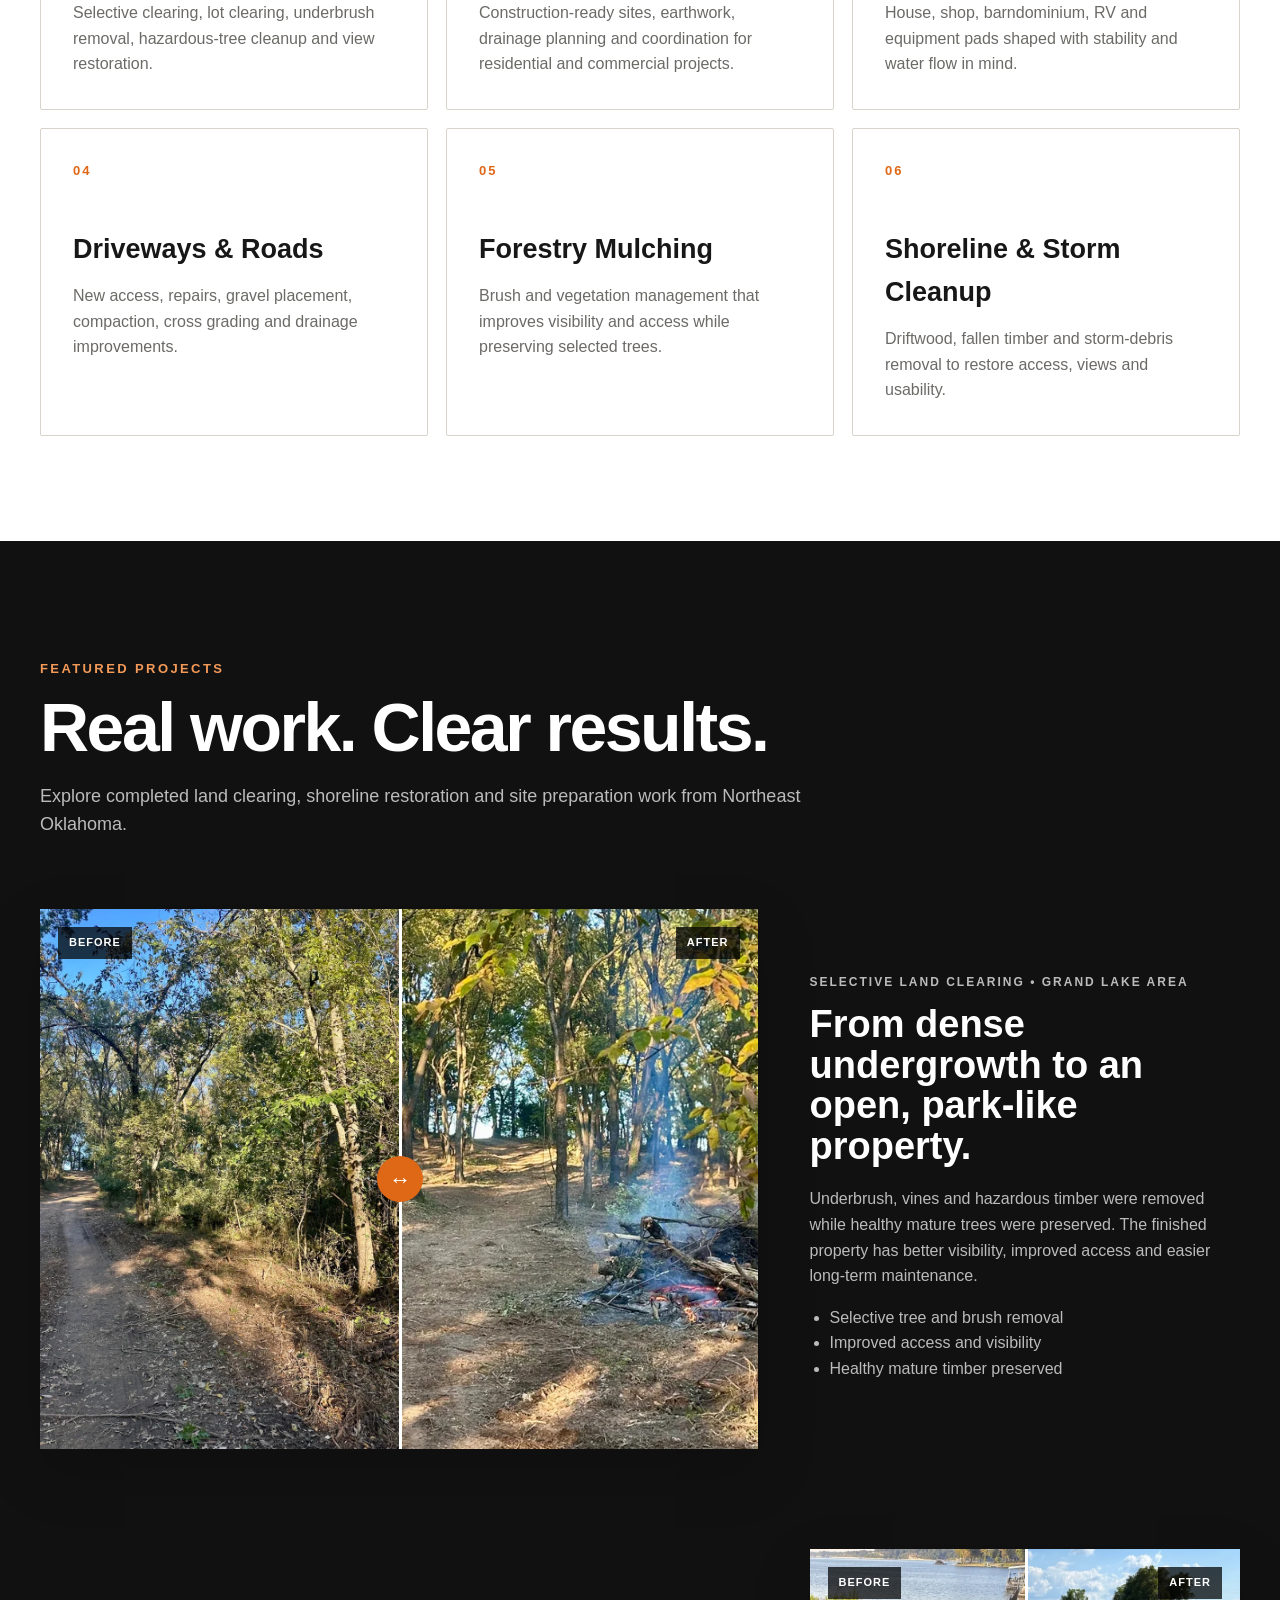
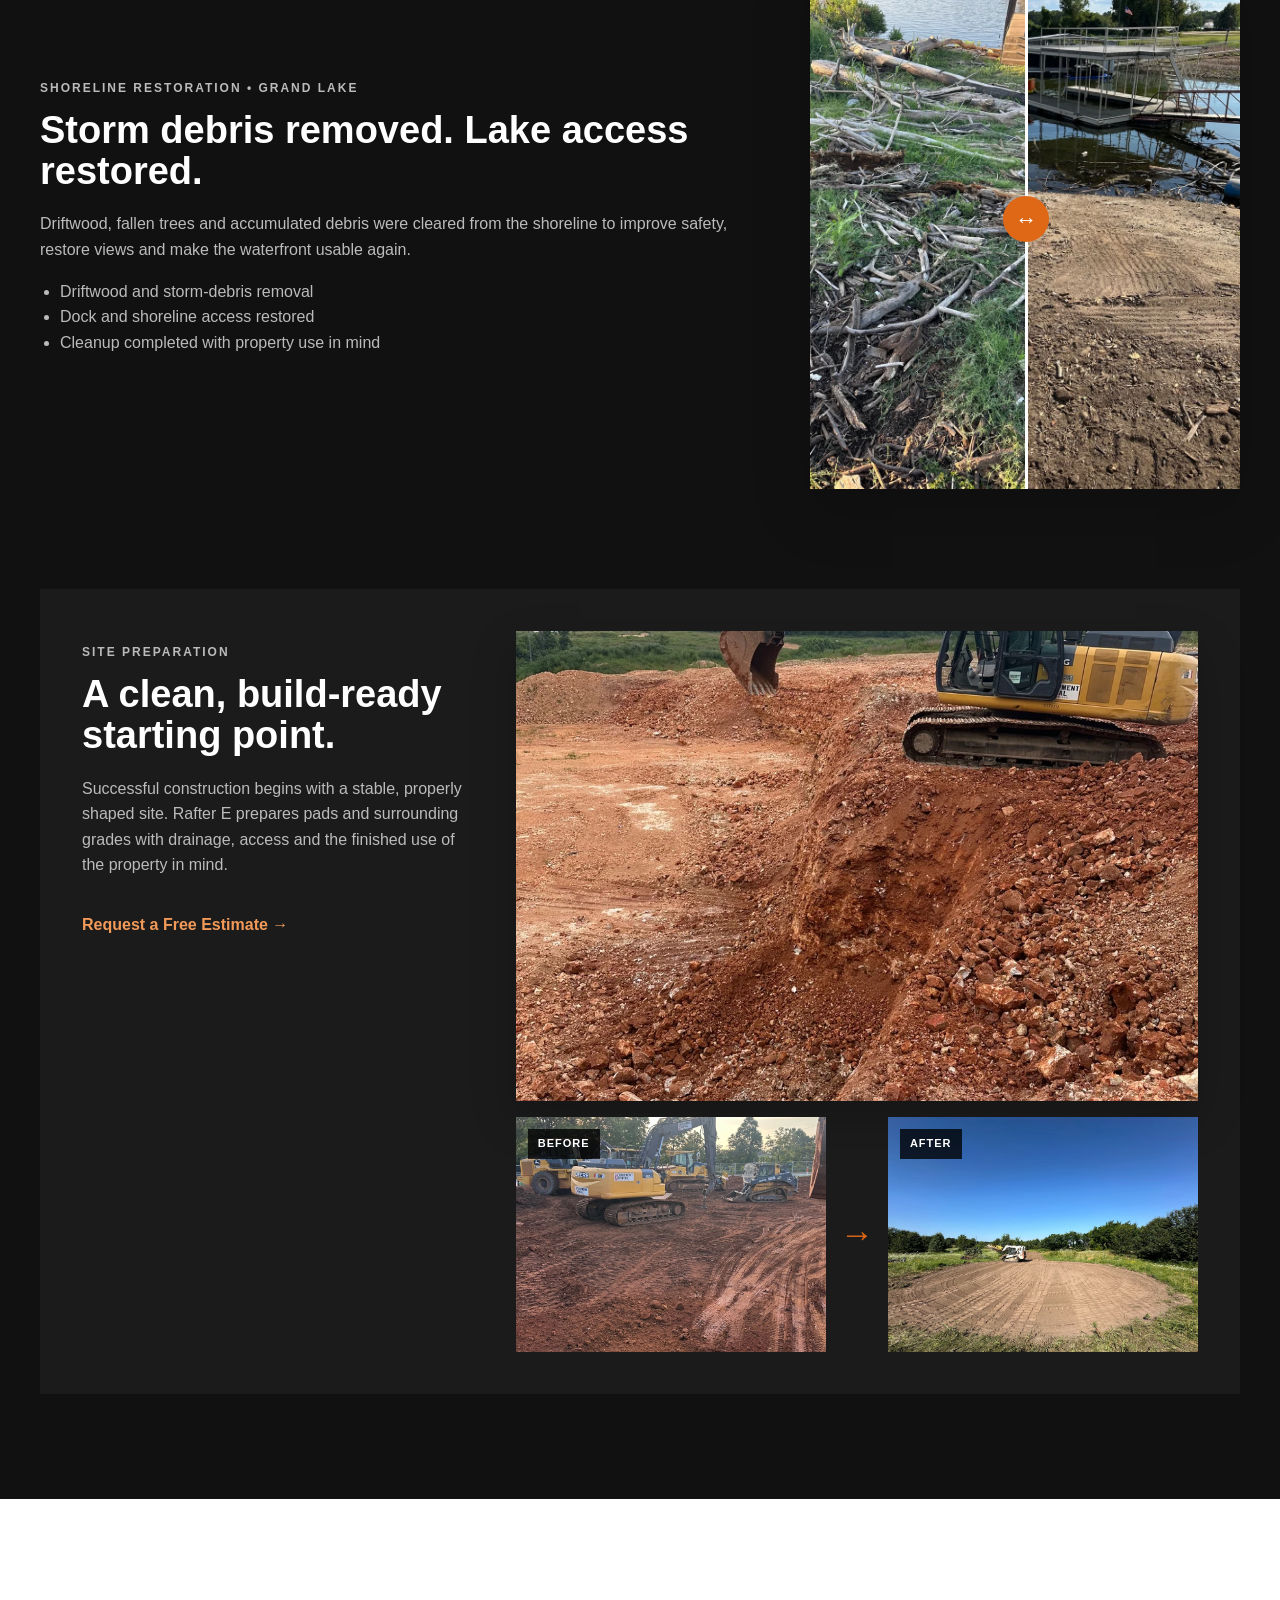
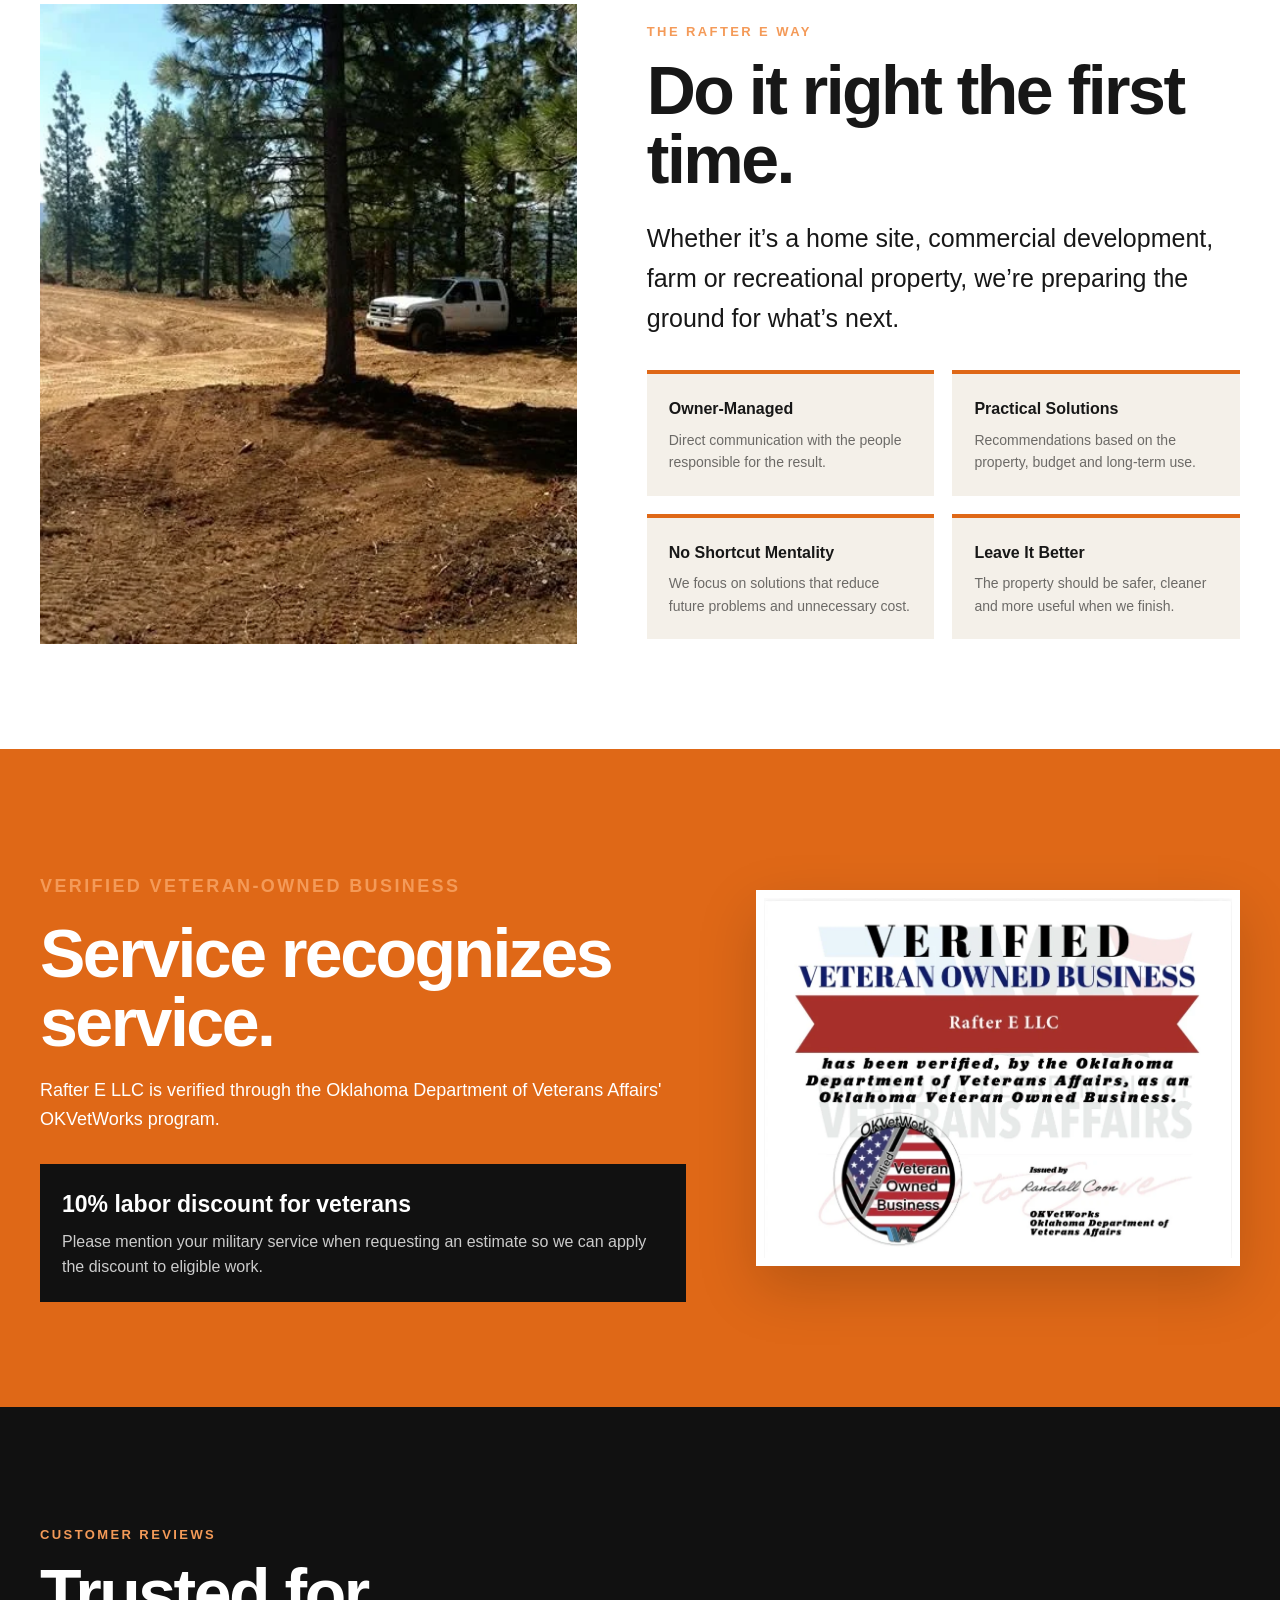
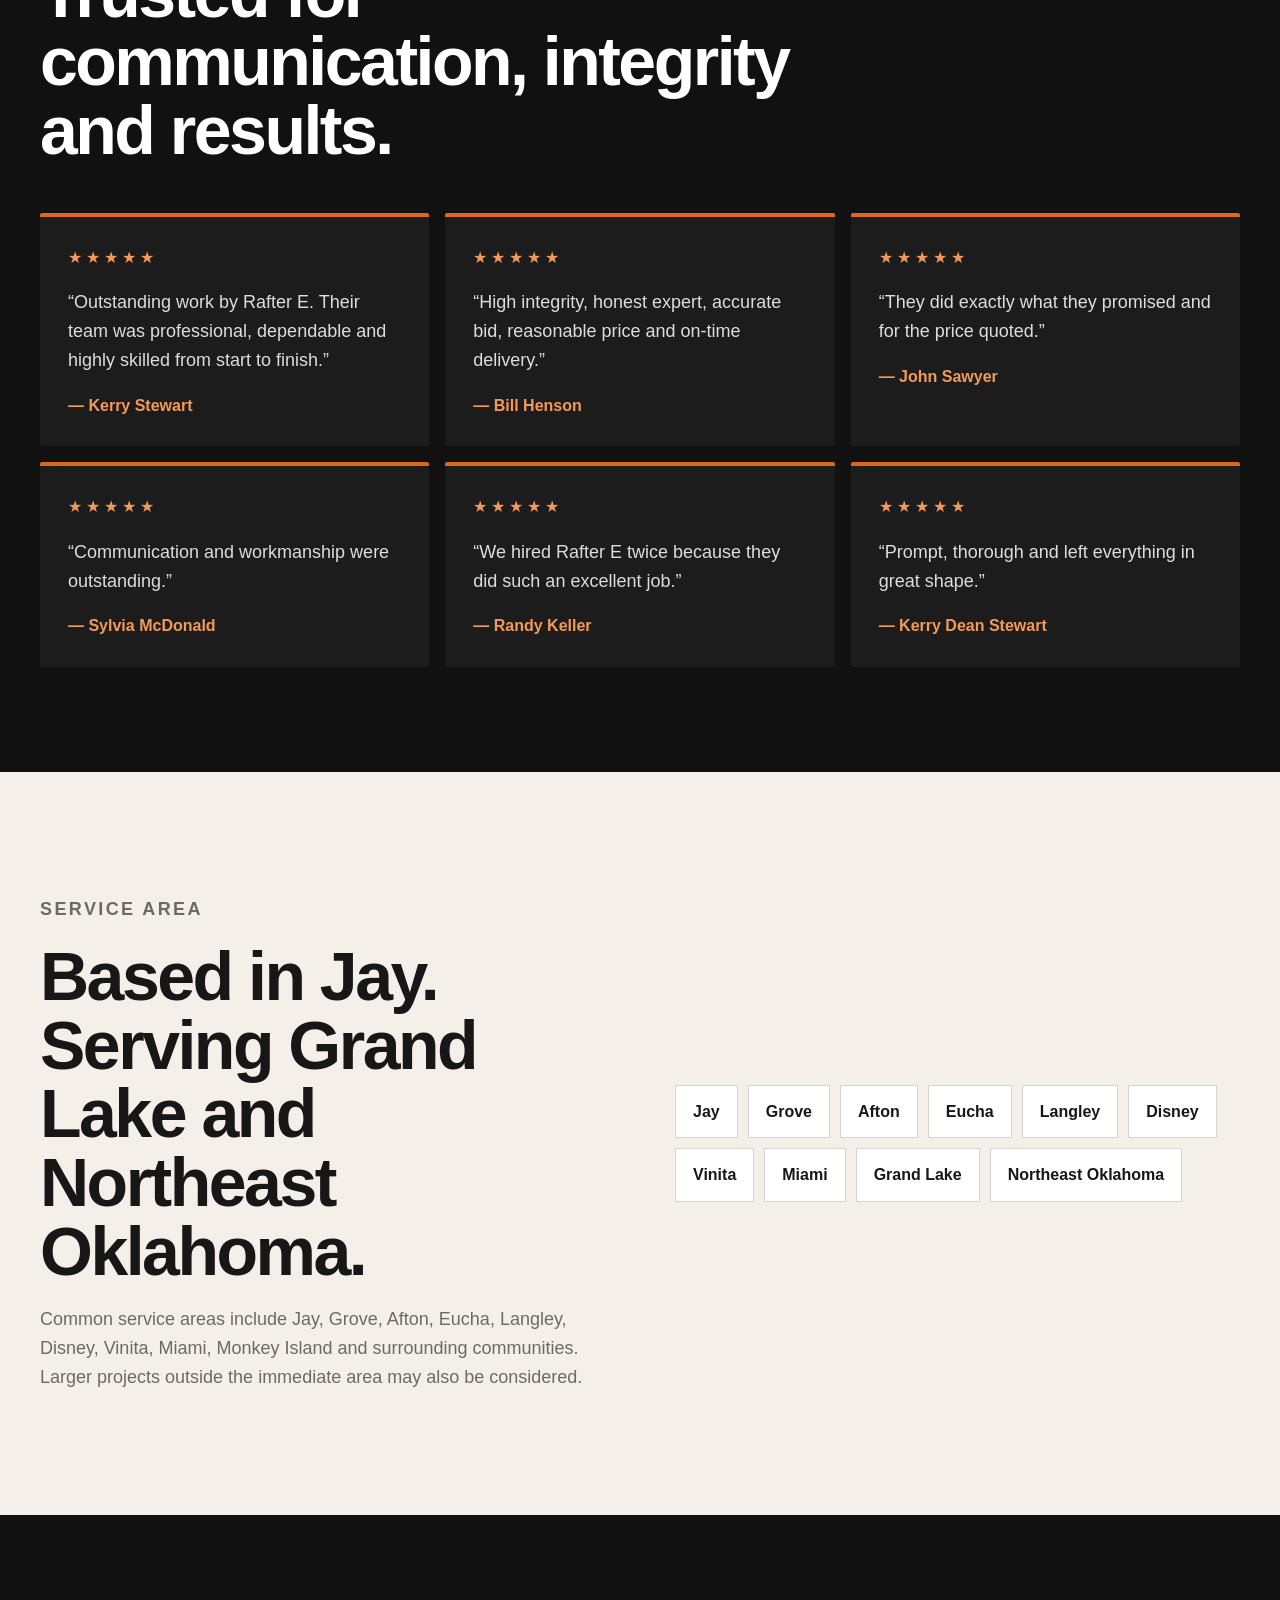
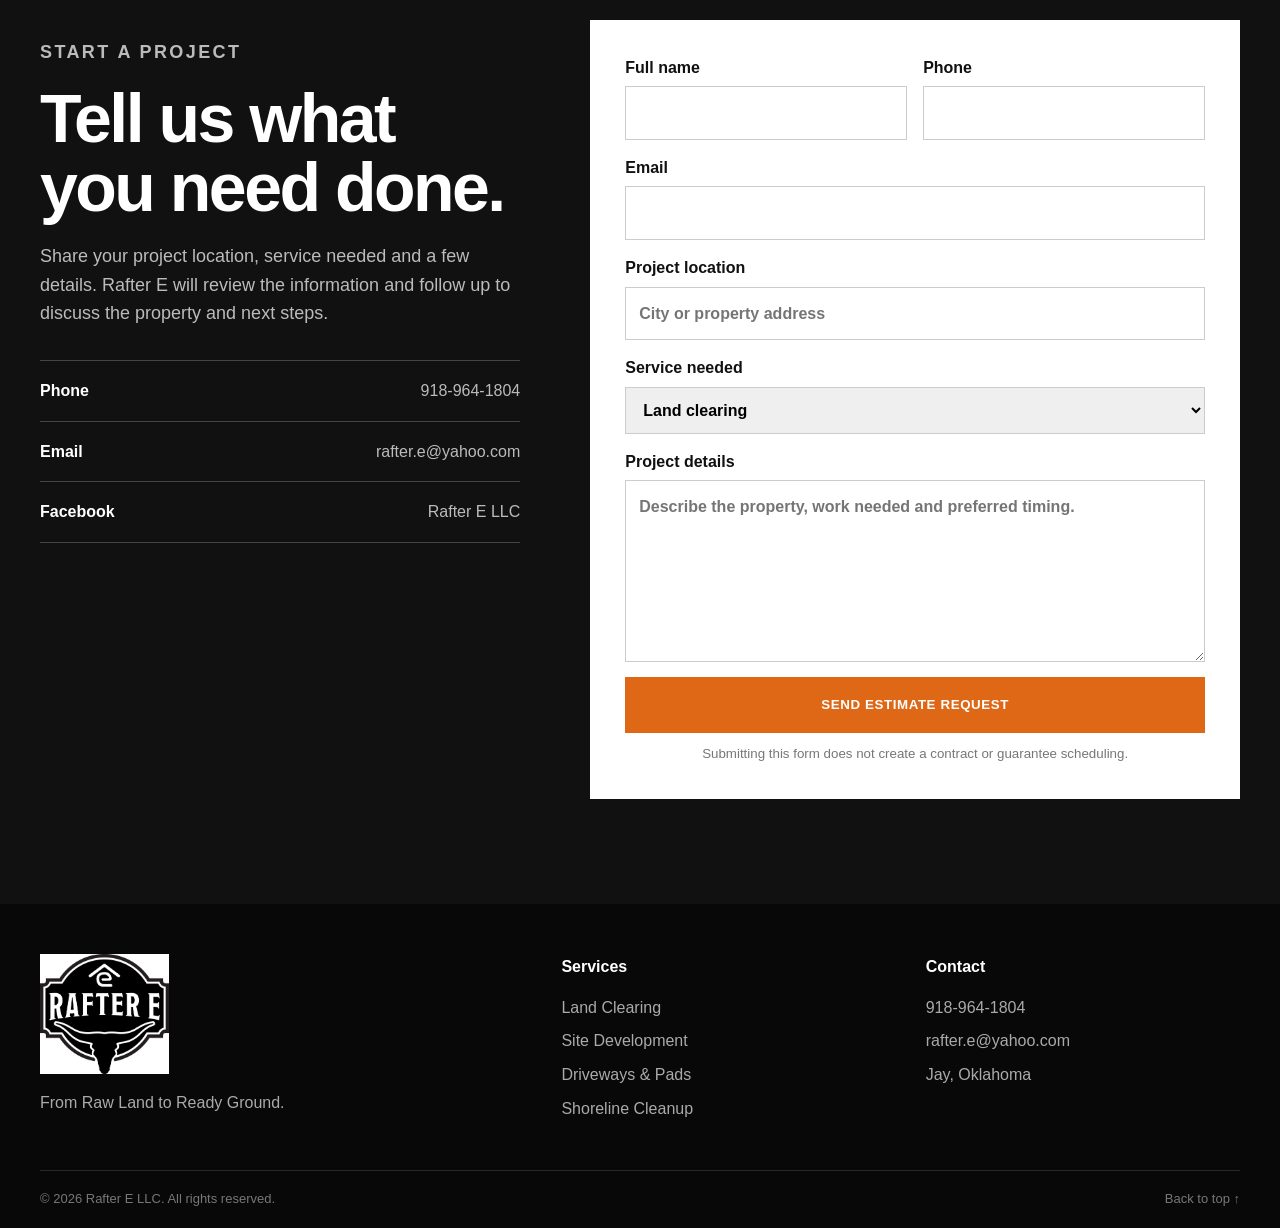
==== commit 8e5ecfc5: "Add files via upload" ====
--- a/index.html
+++ b/index.html
@@ -186,16 +186,16 @@
     <a href="contact.html" class="text-link">Request a Free Estimate →</a>
   </div>
   <div class="site-prep-feature">
-    <img class="site-prep-main" src="assets/images/site-preparation-wide.webp" alt="Large finished site preparation and building pad">
+    <img class="site-prep-main" src="assets/images/site-preparation-home-main.webp?v=20260924" alt="Rafter E excavator working on site preparation">
     <div class="site-prep-comparison" aria-label="Site preparation before and after views">
       <figure>
         <span>Before</span>
-        <img src="assets/images/site-preparation-finish.webp" alt="Site preparation before final completion">
+        <img src="assets/images/site-preparation-home-before.webp?v=20260924" alt="Active site preparation work before final grading">
       </figure>
       <div class="comparison-arrow" aria-hidden="true">→</div>
       <figure>
         <span>After</span>
-        <img src="assets/images/site-preparation-wide.webp" alt="Finished build-ready site">
+        <img src="assets/images/site-preparation-home-after.webp?v=20260924" alt="Finished graded building pad ready for construction">
       </figure>
     </div>
   </div>
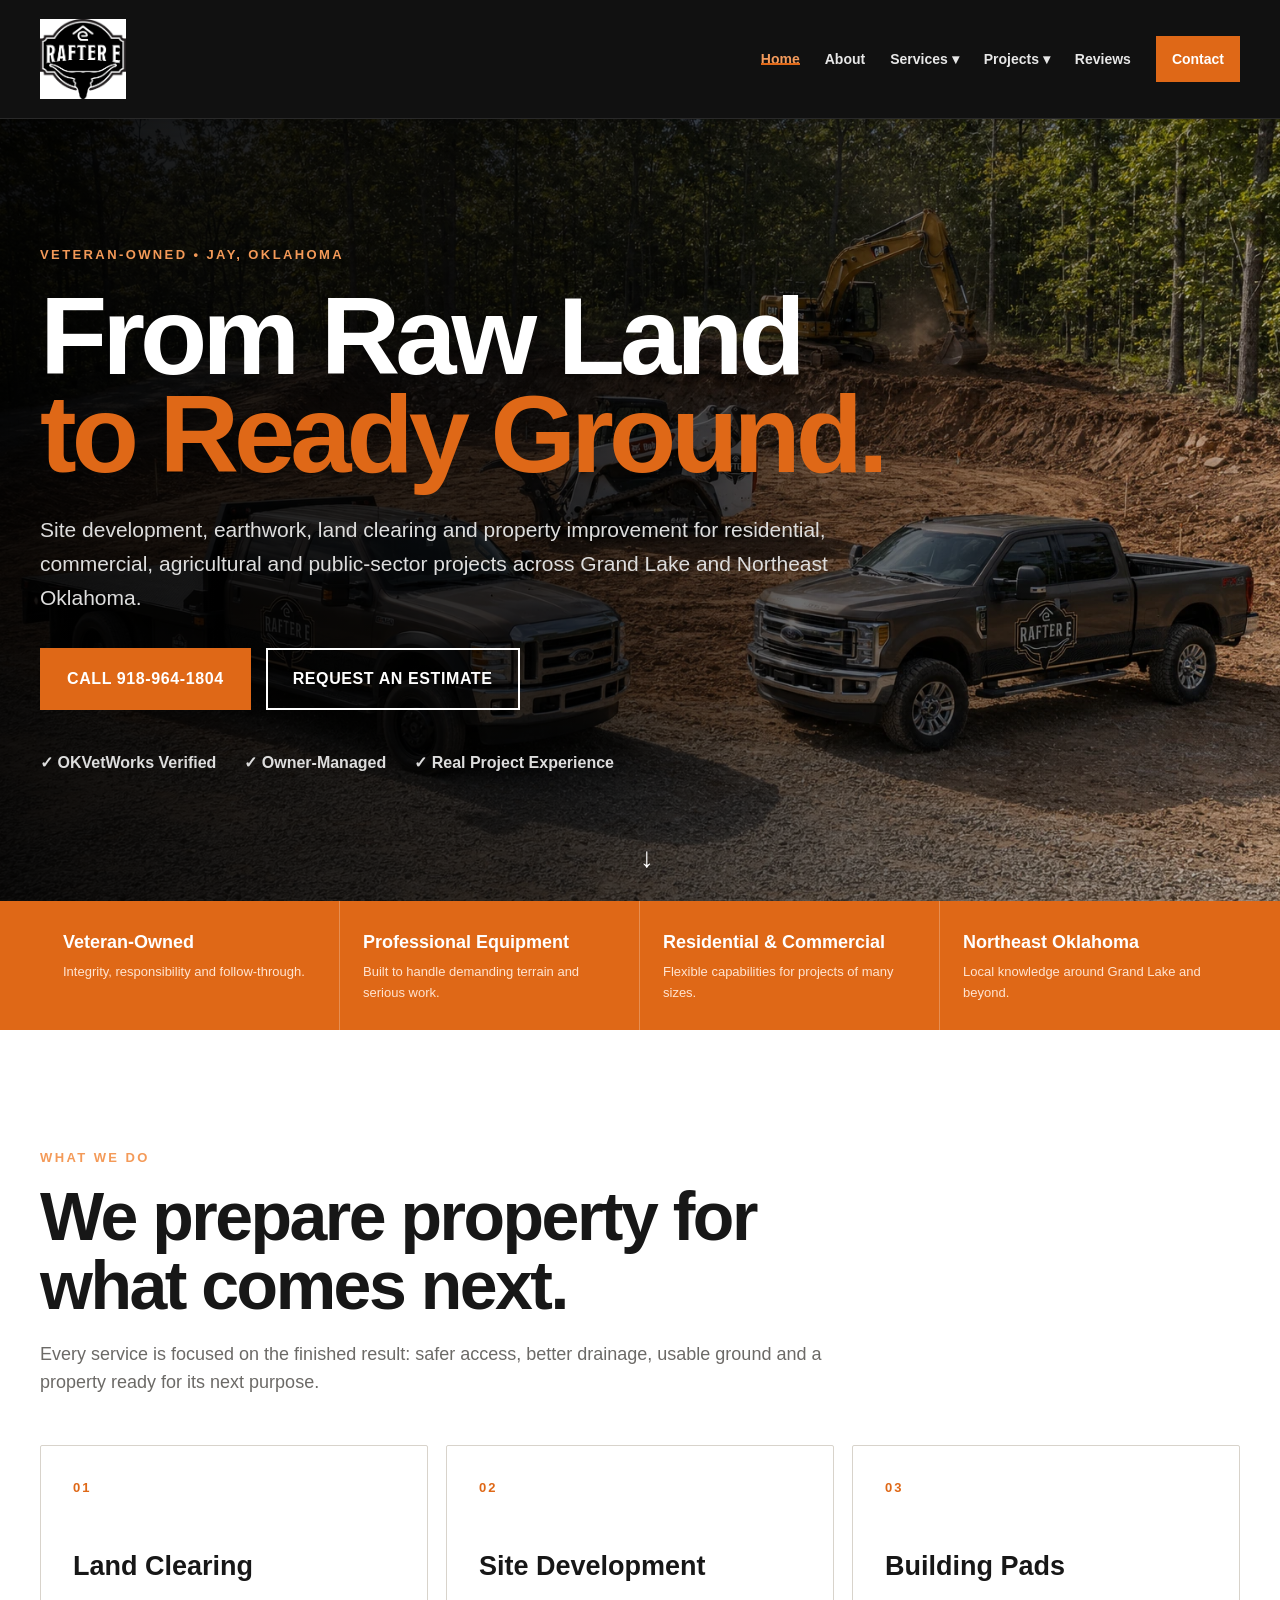
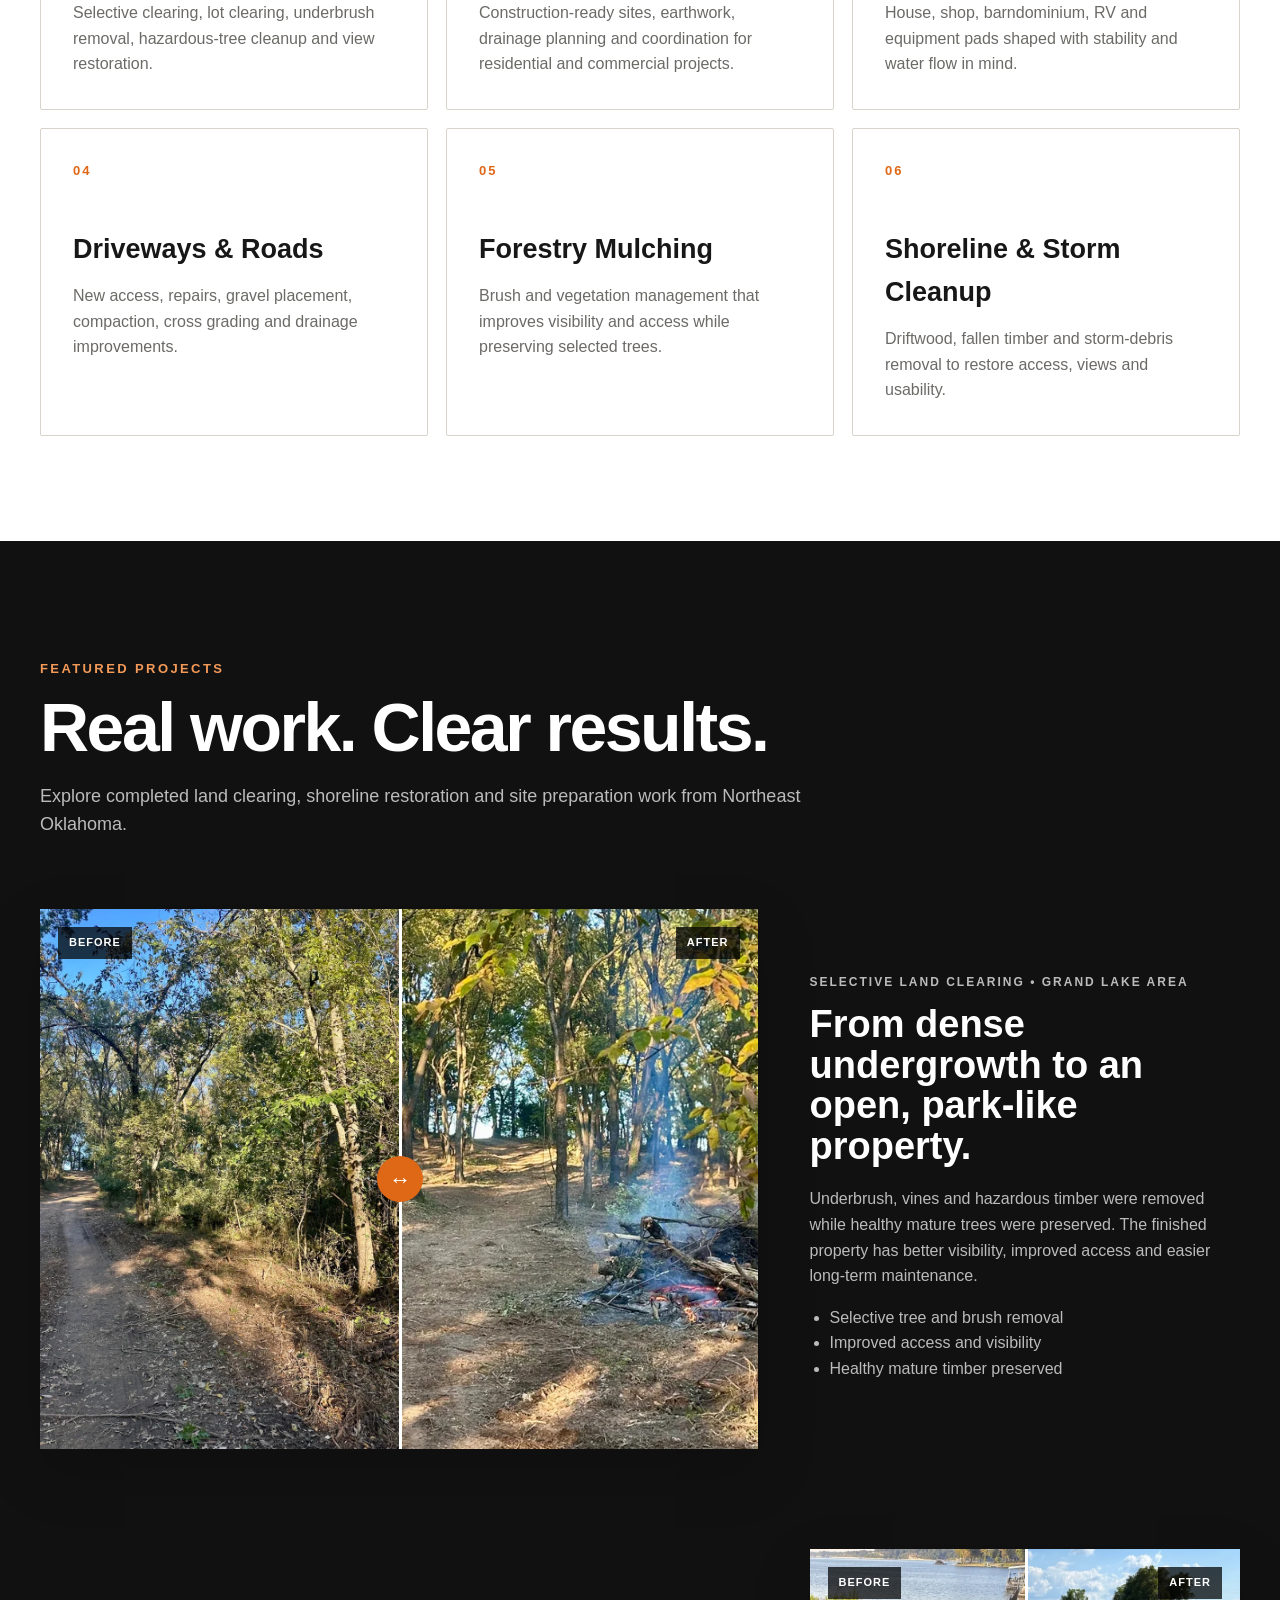
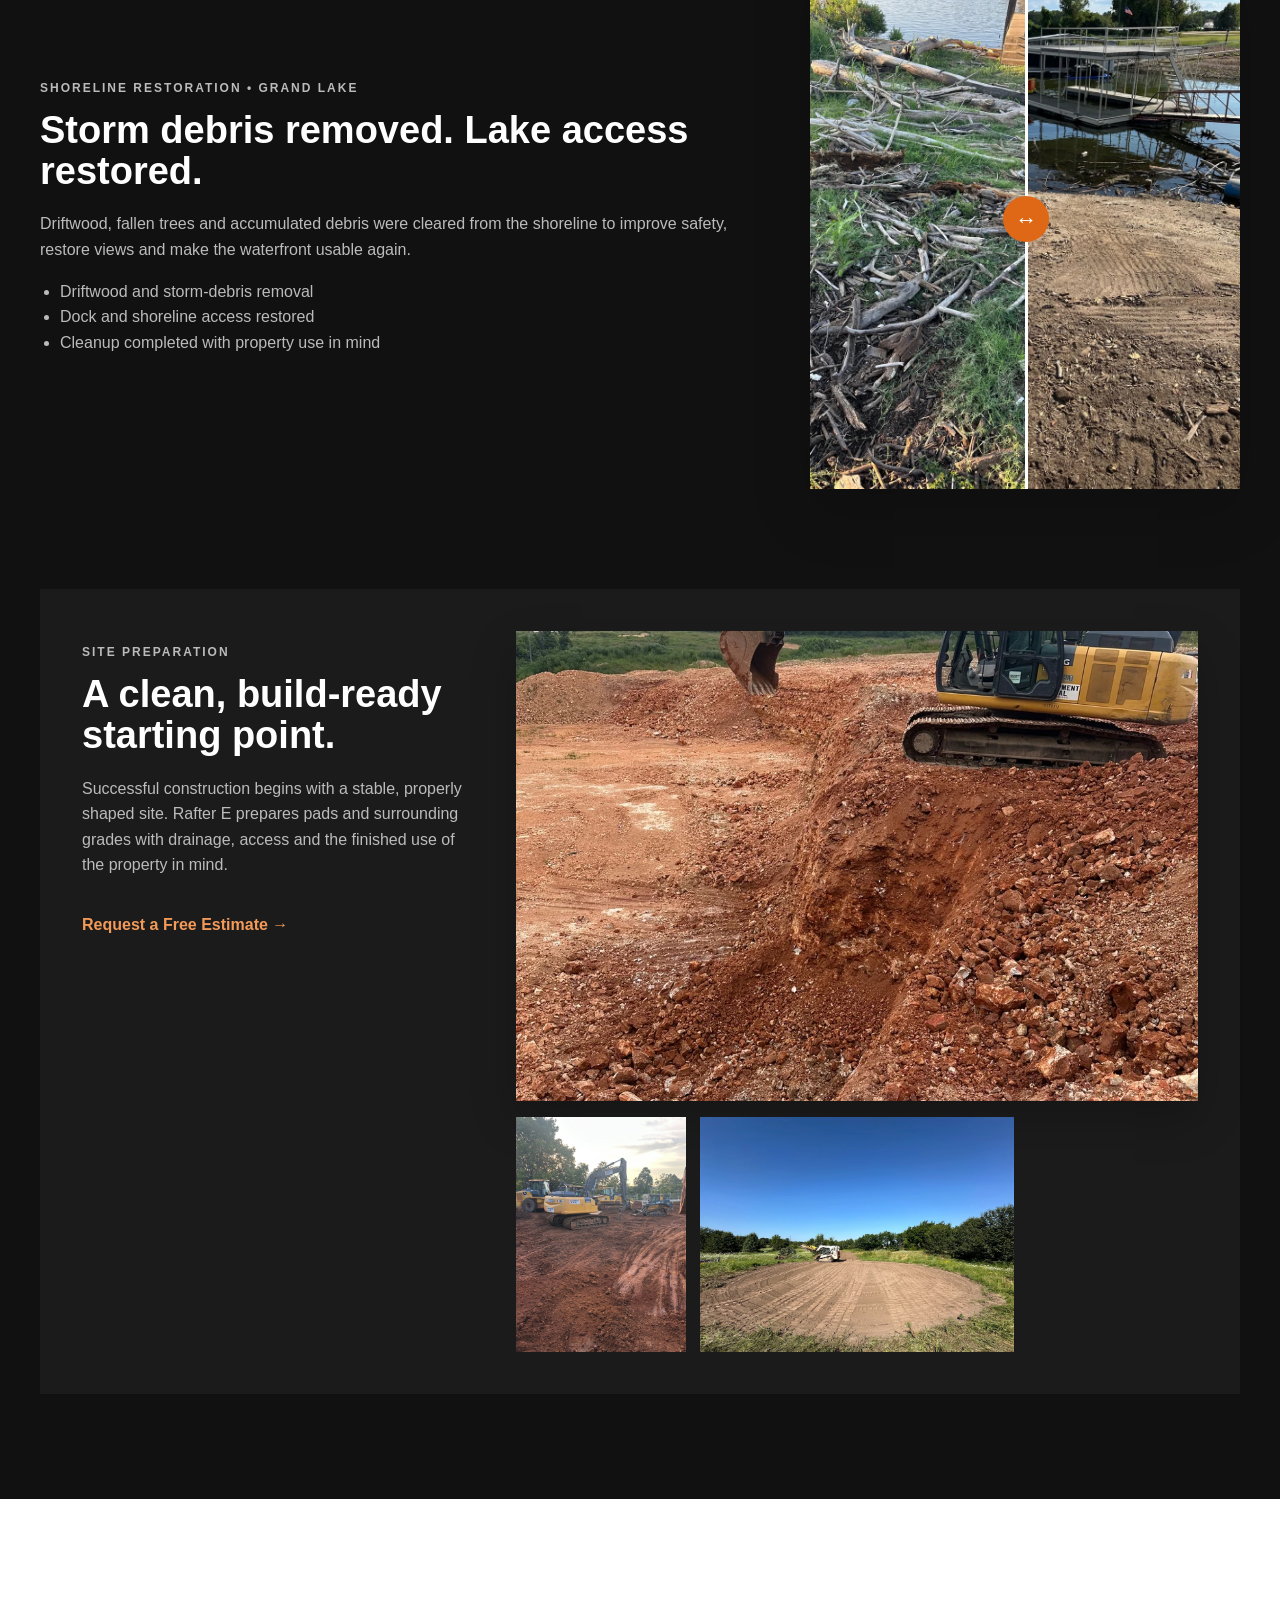
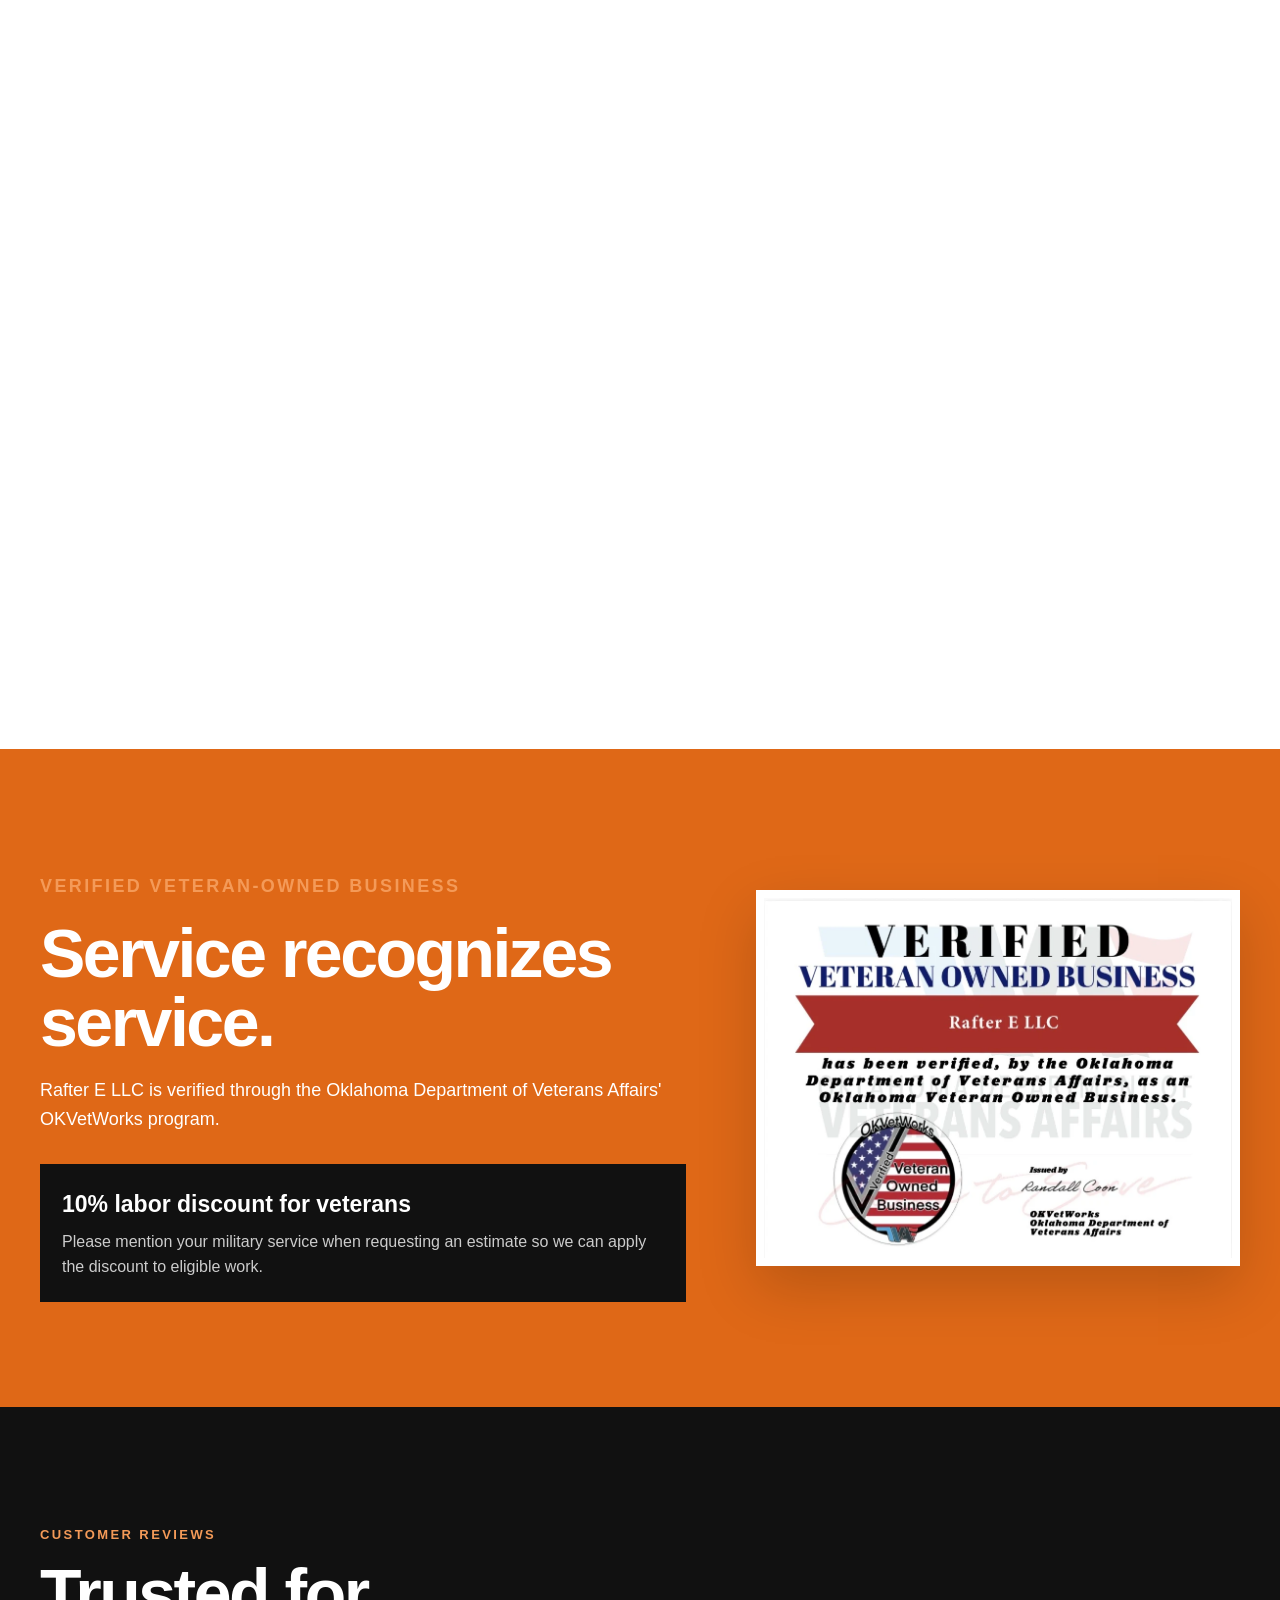
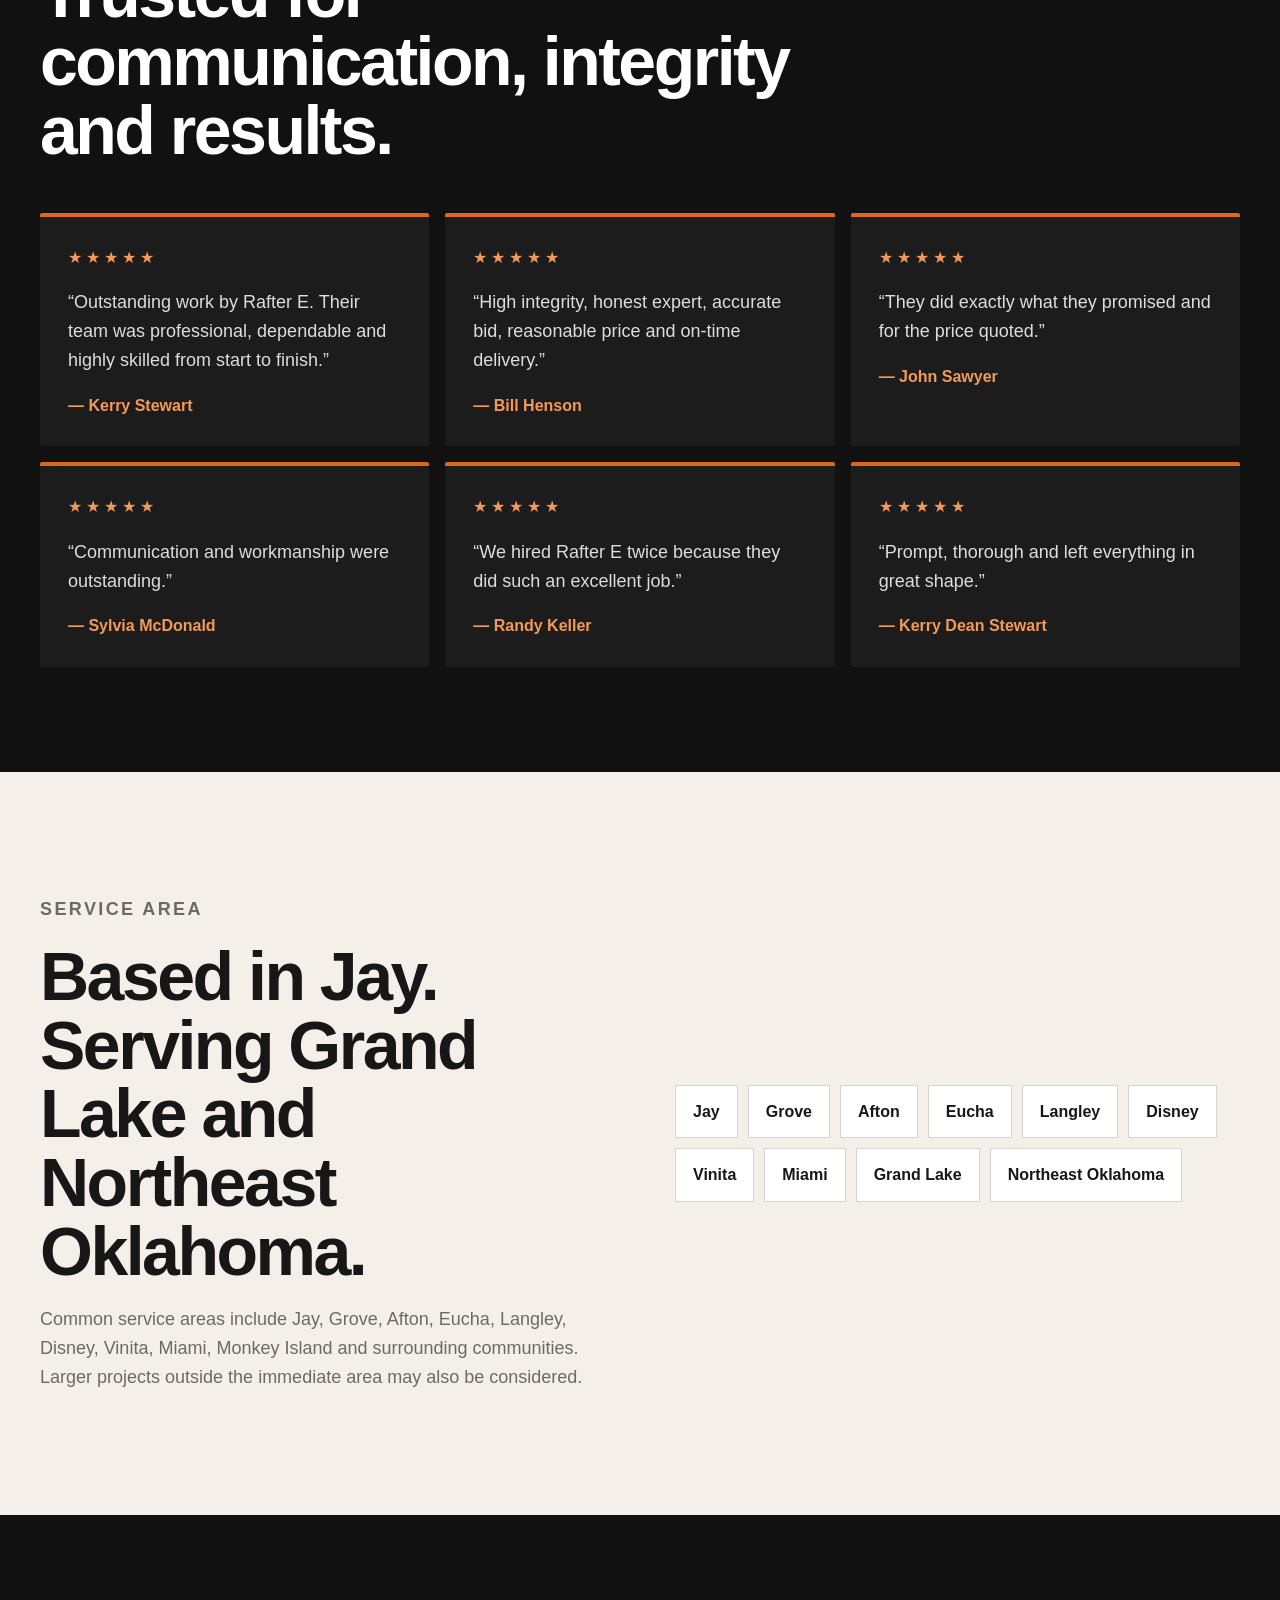
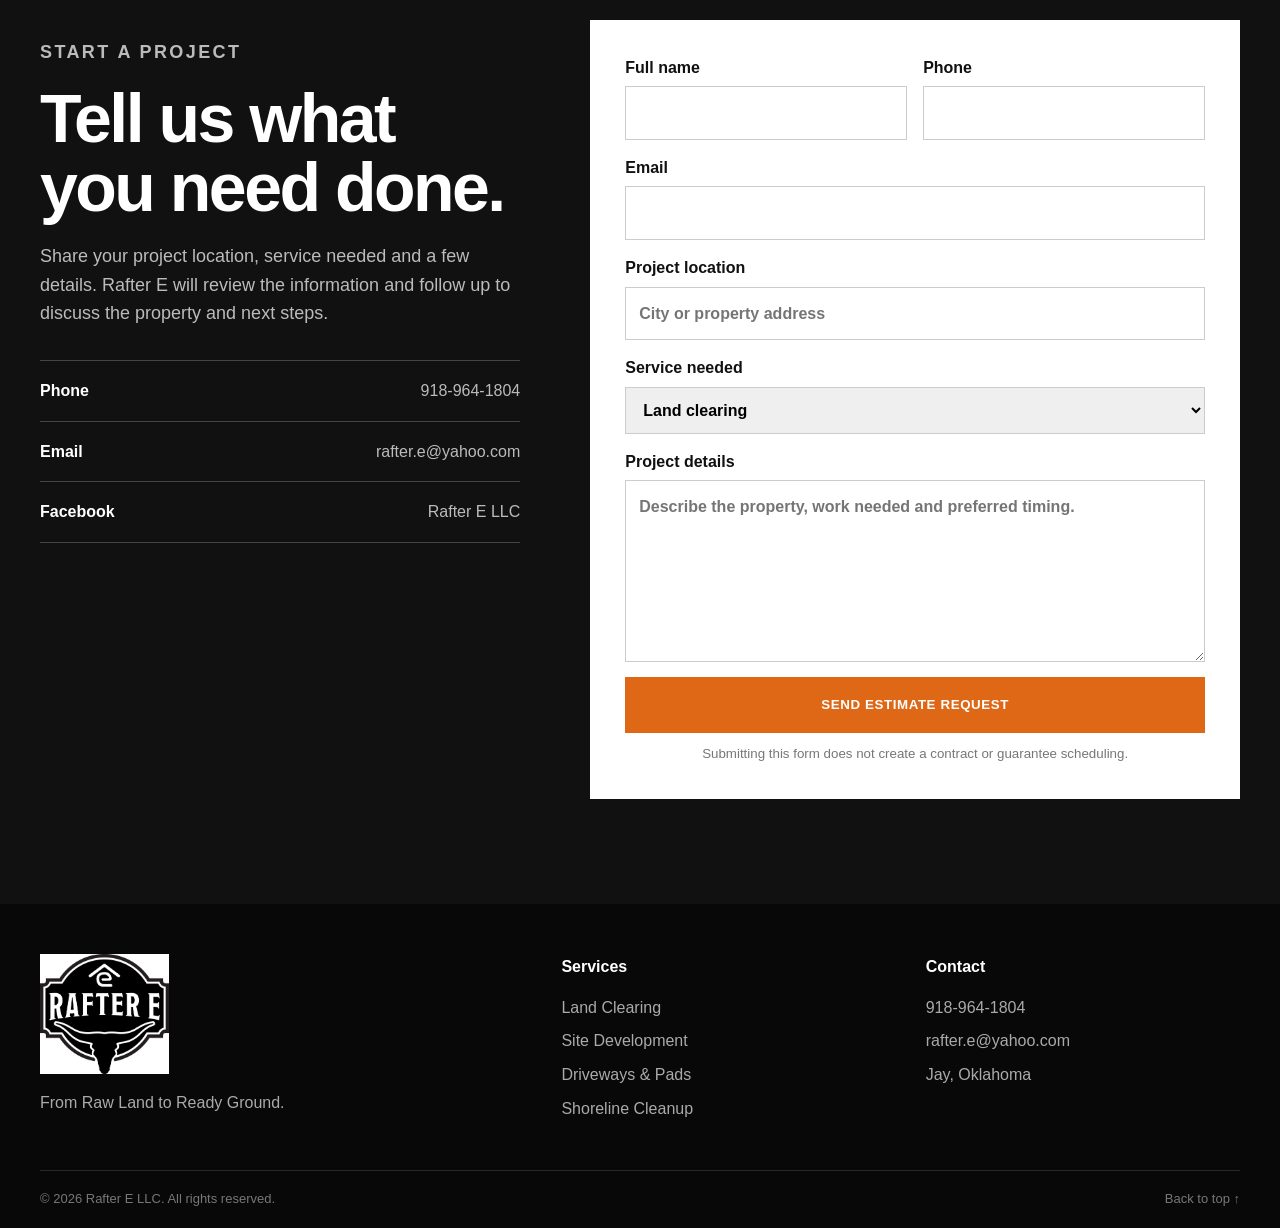
==== commit 39b92e26: "Add files via upload" ====
--- a/index.html
+++ b/index.html
@@ -187,14 +187,11 @@
   </div>
   <div class="site-prep-feature">
     <img class="site-prep-main" src="assets/images/site-preparation-home-main.webp?v=20260924" alt="Rafter E excavator working on site preparation">
-    <div class="site-prep-comparison" aria-label="Site preparation before and after views">
+    <div class="site-prep-comparison" aria-label="Site preparation project photos">
       <figure>
-        <span>Before</span>
         <img src="assets/images/site-preparation-home-before.webp?v=20260924" alt="Active site preparation work before final grading">
       </figure>
-      <div class="comparison-arrow" aria-hidden="true">→</div>
       <figure>
-        <span>After</span>
         <img src="assets/images/site-preparation-home-after.webp?v=20260924" alt="Finished graded building pad ready for construction">
       </figure>
     </div>
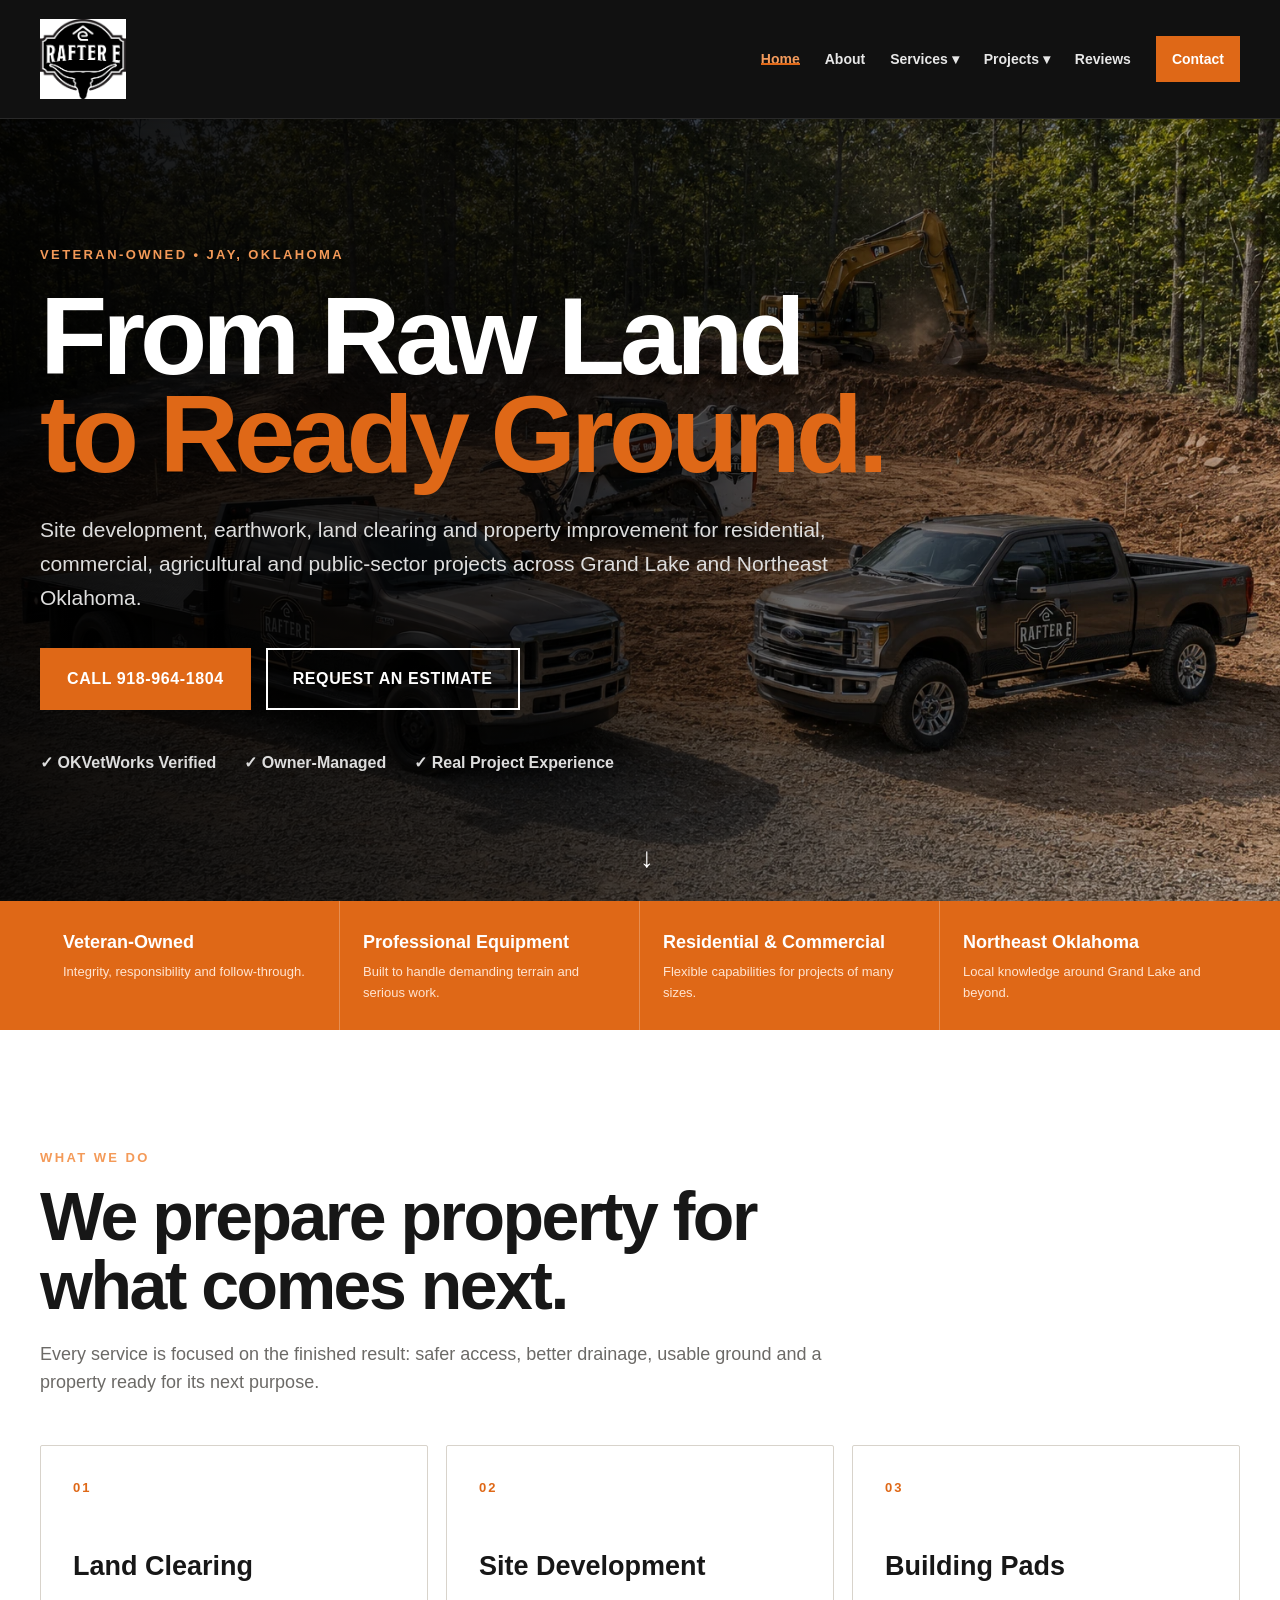
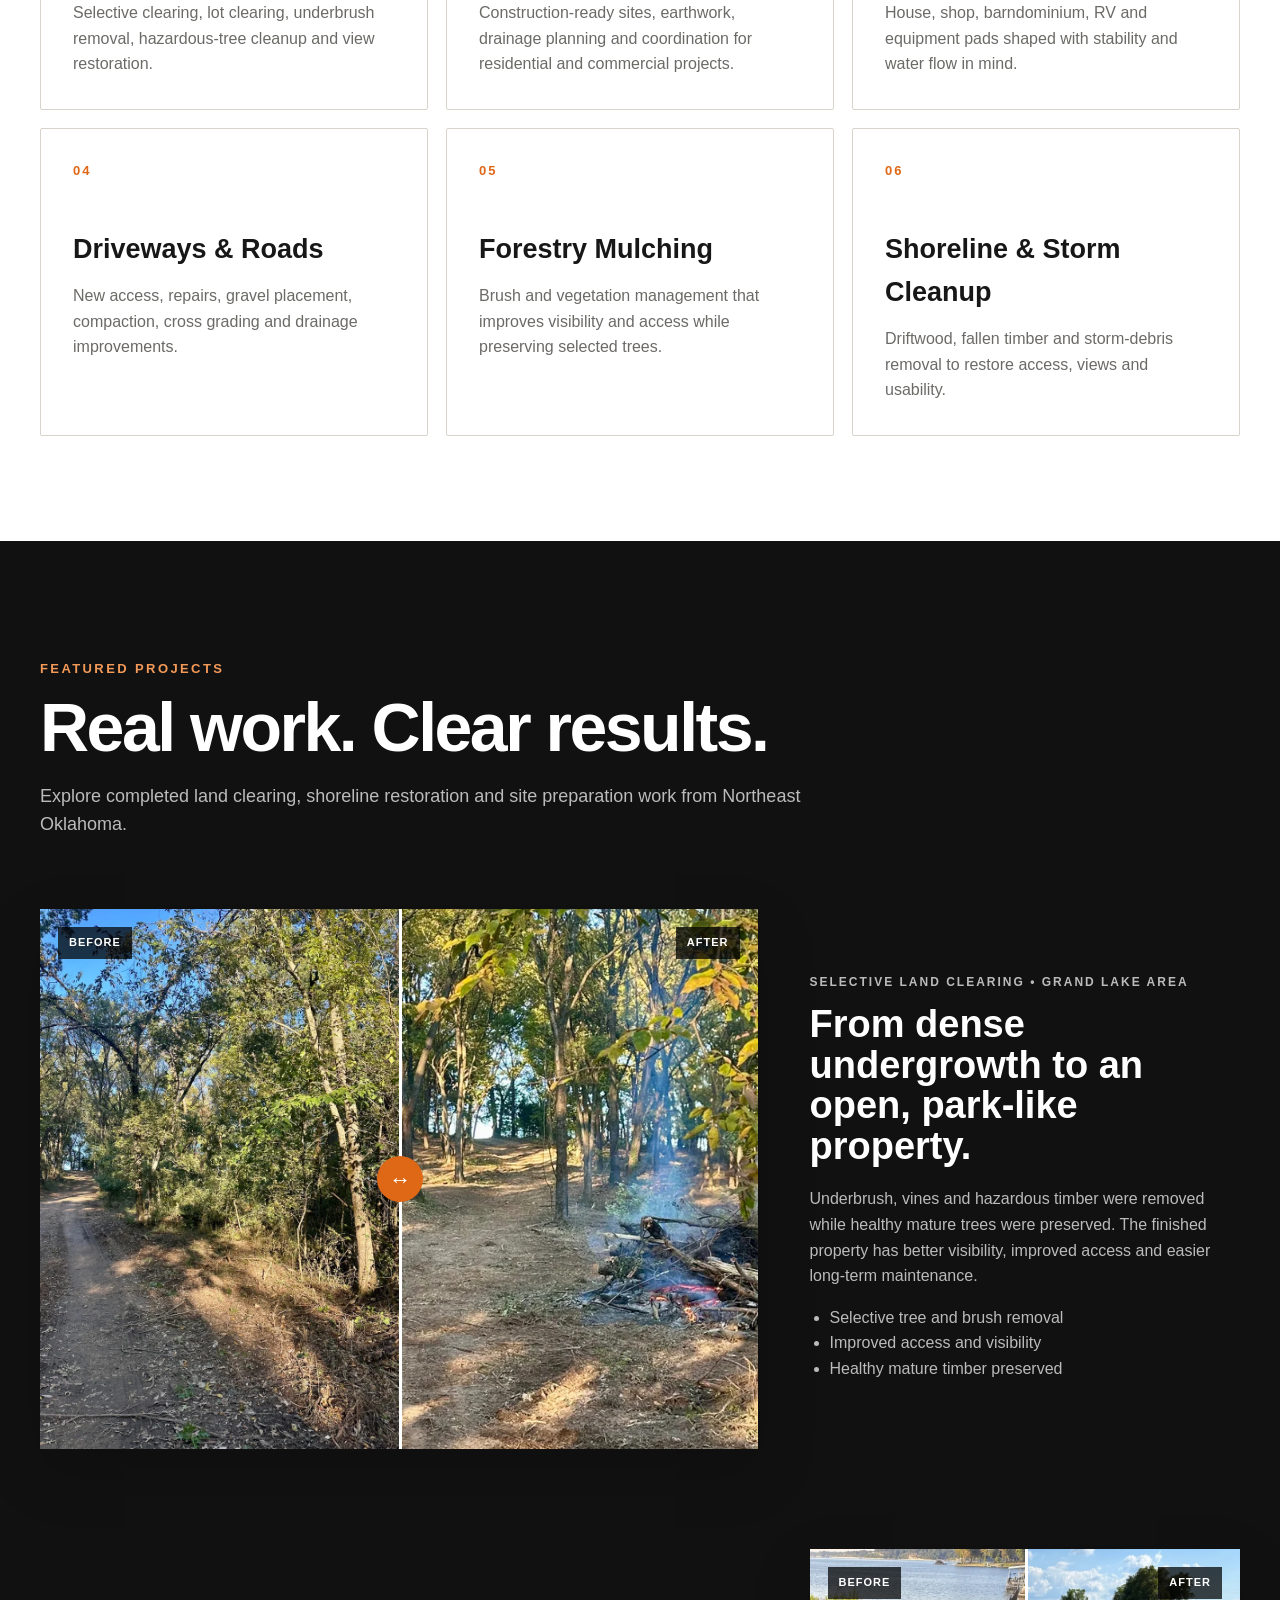
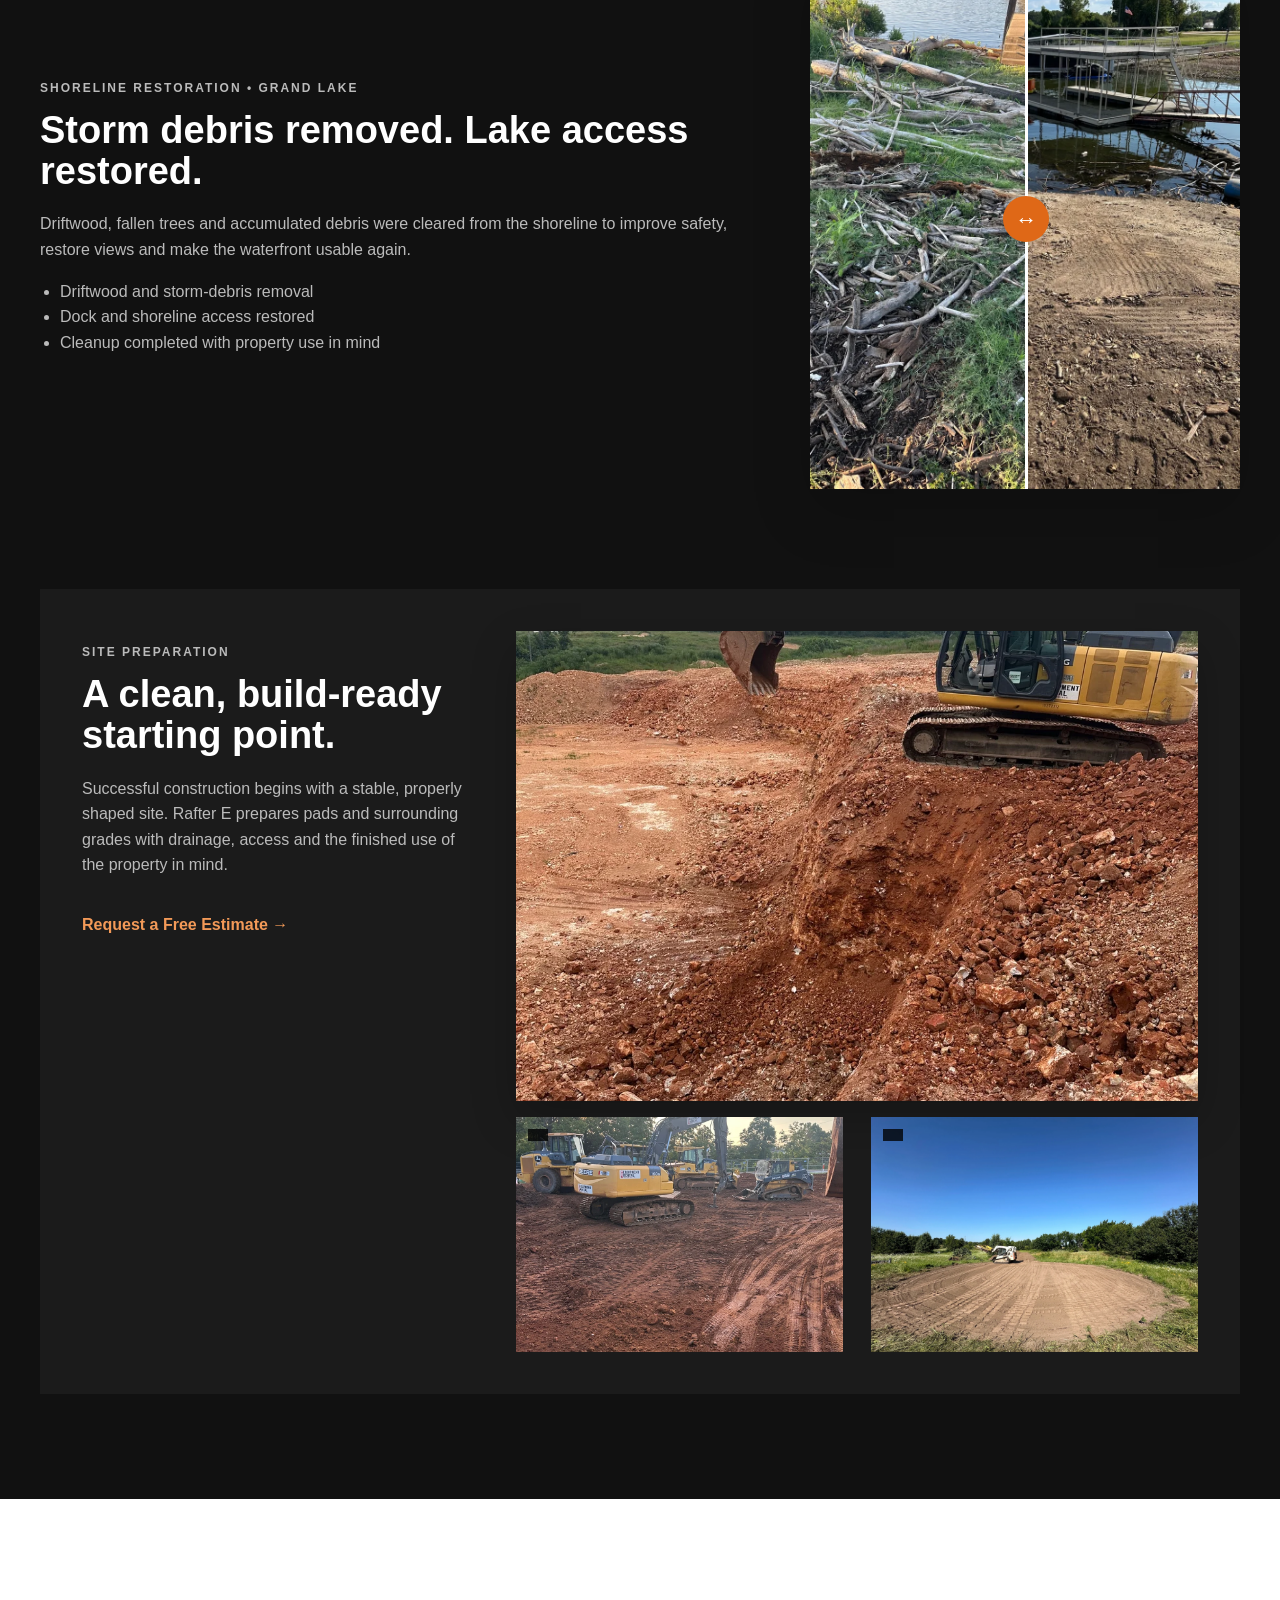
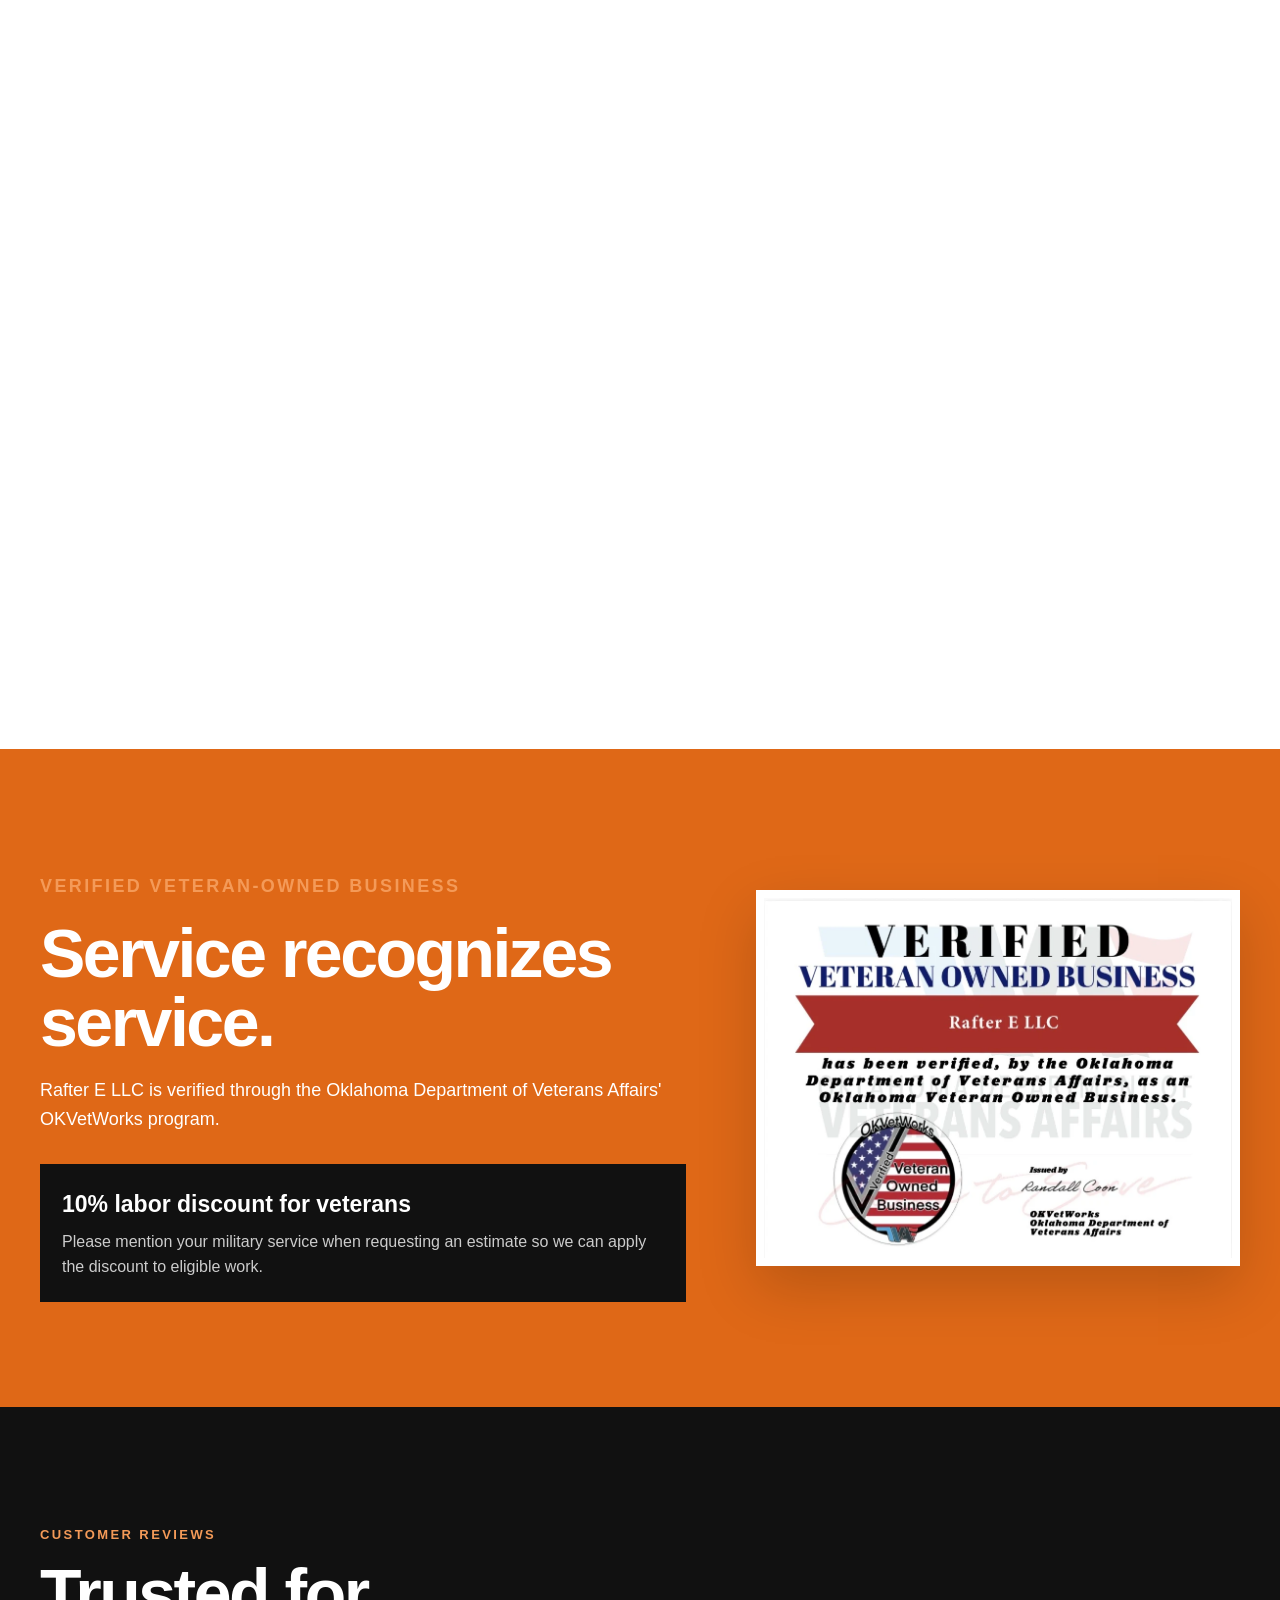
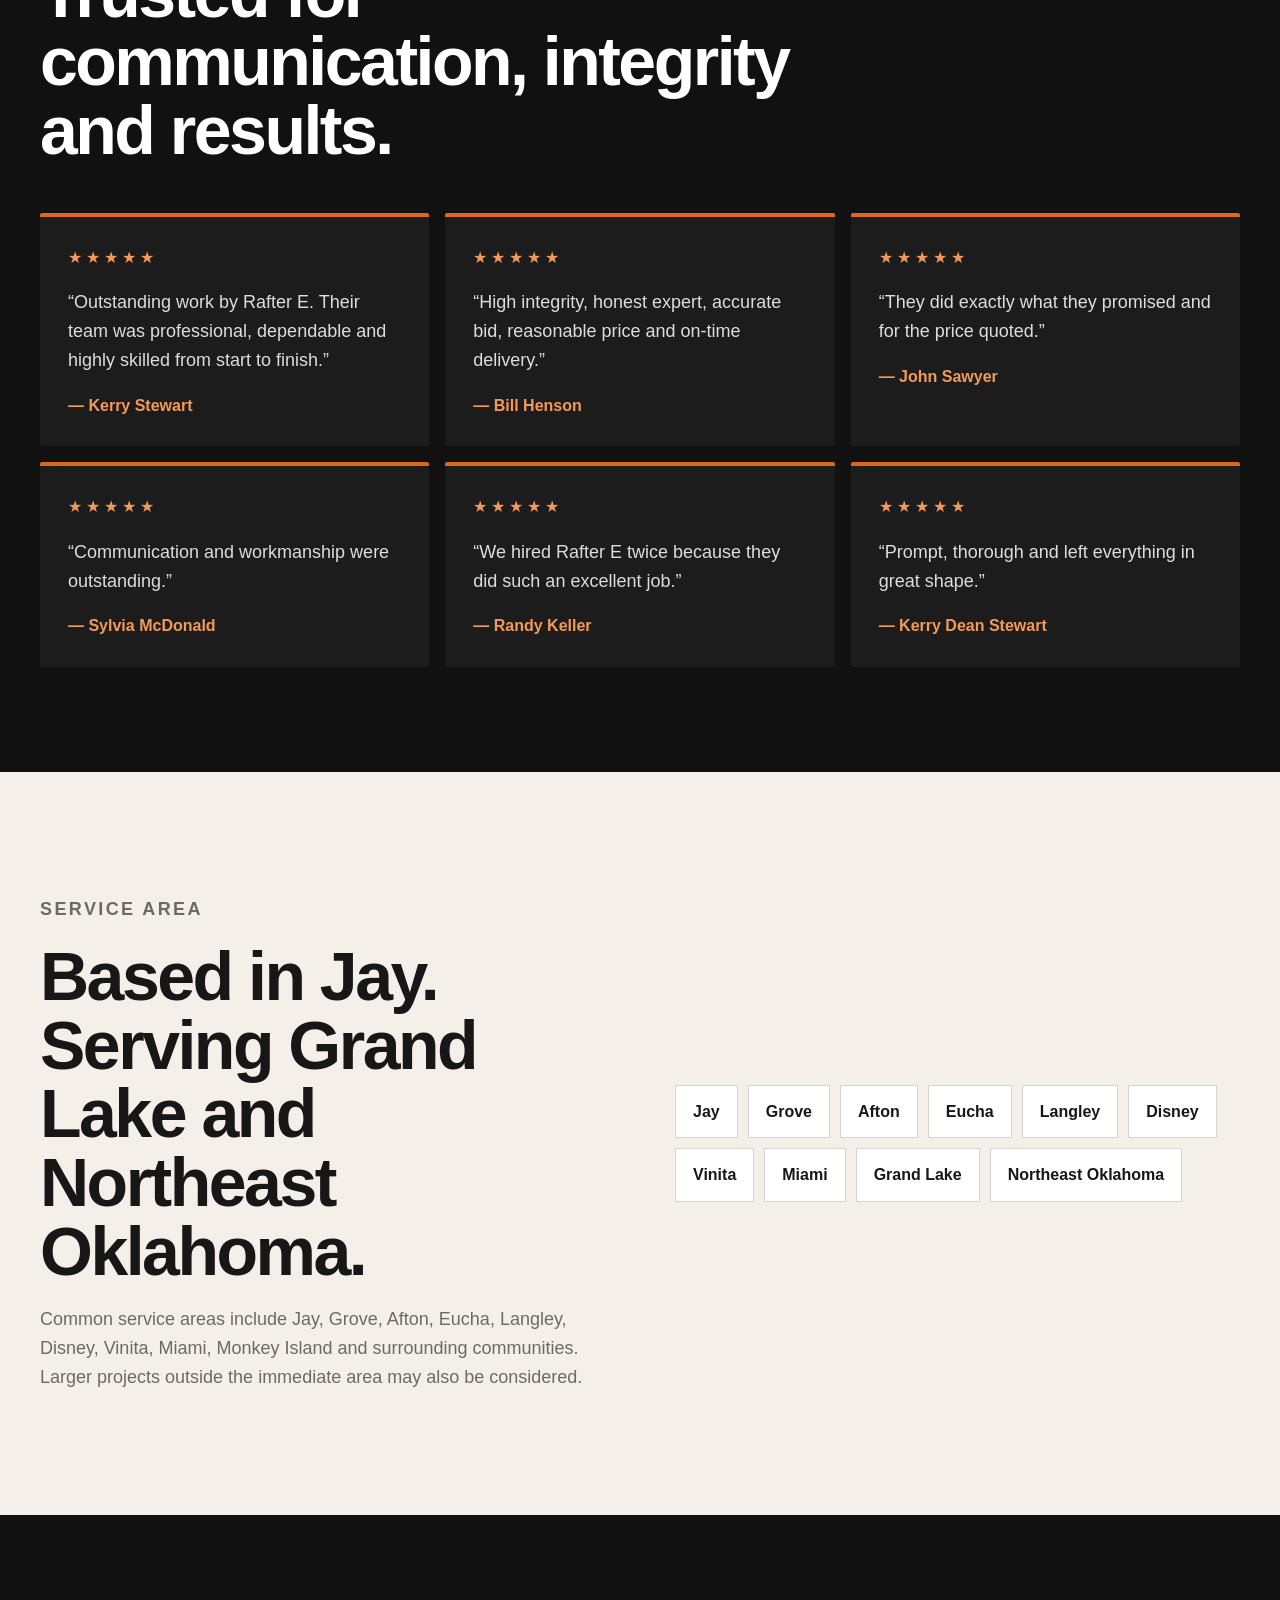
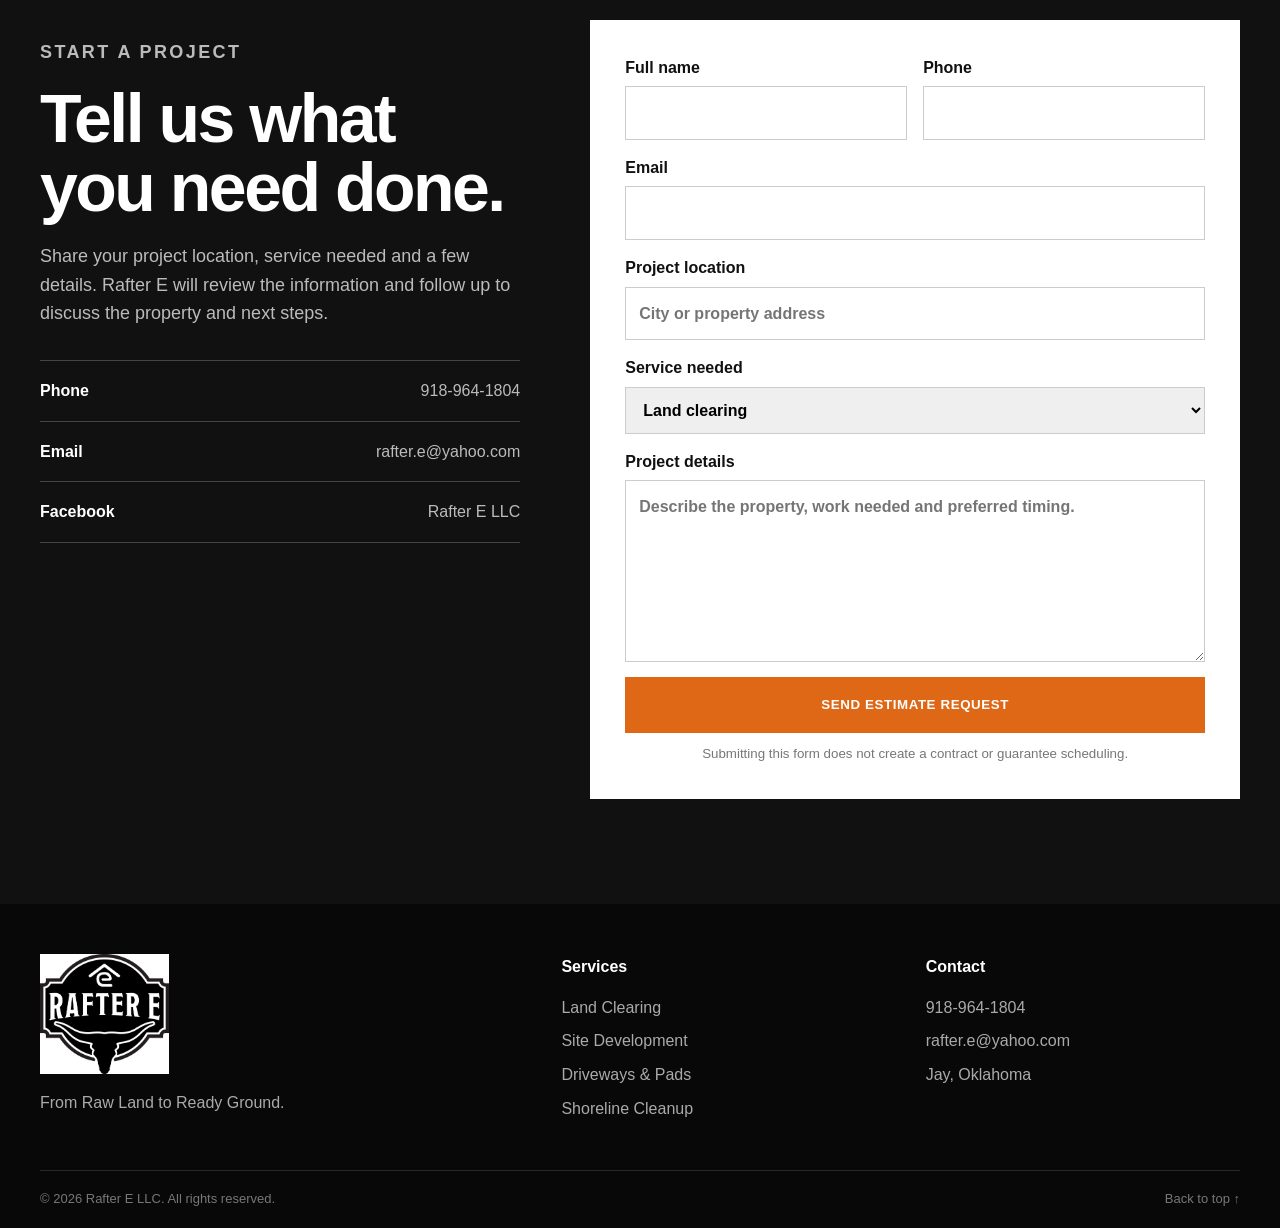
==== commit 8f2a6006: "Add files via upload" ====
--- a/index.html
+++ b/index.html
@@ -189,9 +189,12 @@
     <img class="site-prep-main" src="assets/images/site-preparation-home-main.webp?v=20260924" alt="Rafter E excavator working on site preparation">
     <div class="site-prep-comparison" aria-label="Site preparation project photos">
       <figure>
+        <span aria-hidden="true"></span>
         <img src="assets/images/site-preparation-home-before.webp?v=20260924" alt="Active site preparation work before final grading">
       </figure>
+      <div class="comparison-arrow" aria-hidden="true"></div>
       <figure>
+        <span aria-hidden="true"></span>
         <img src="assets/images/site-preparation-home-after.webp?v=20260924" alt="Finished graded building pad ready for construction">
       </figure>
     </div>
